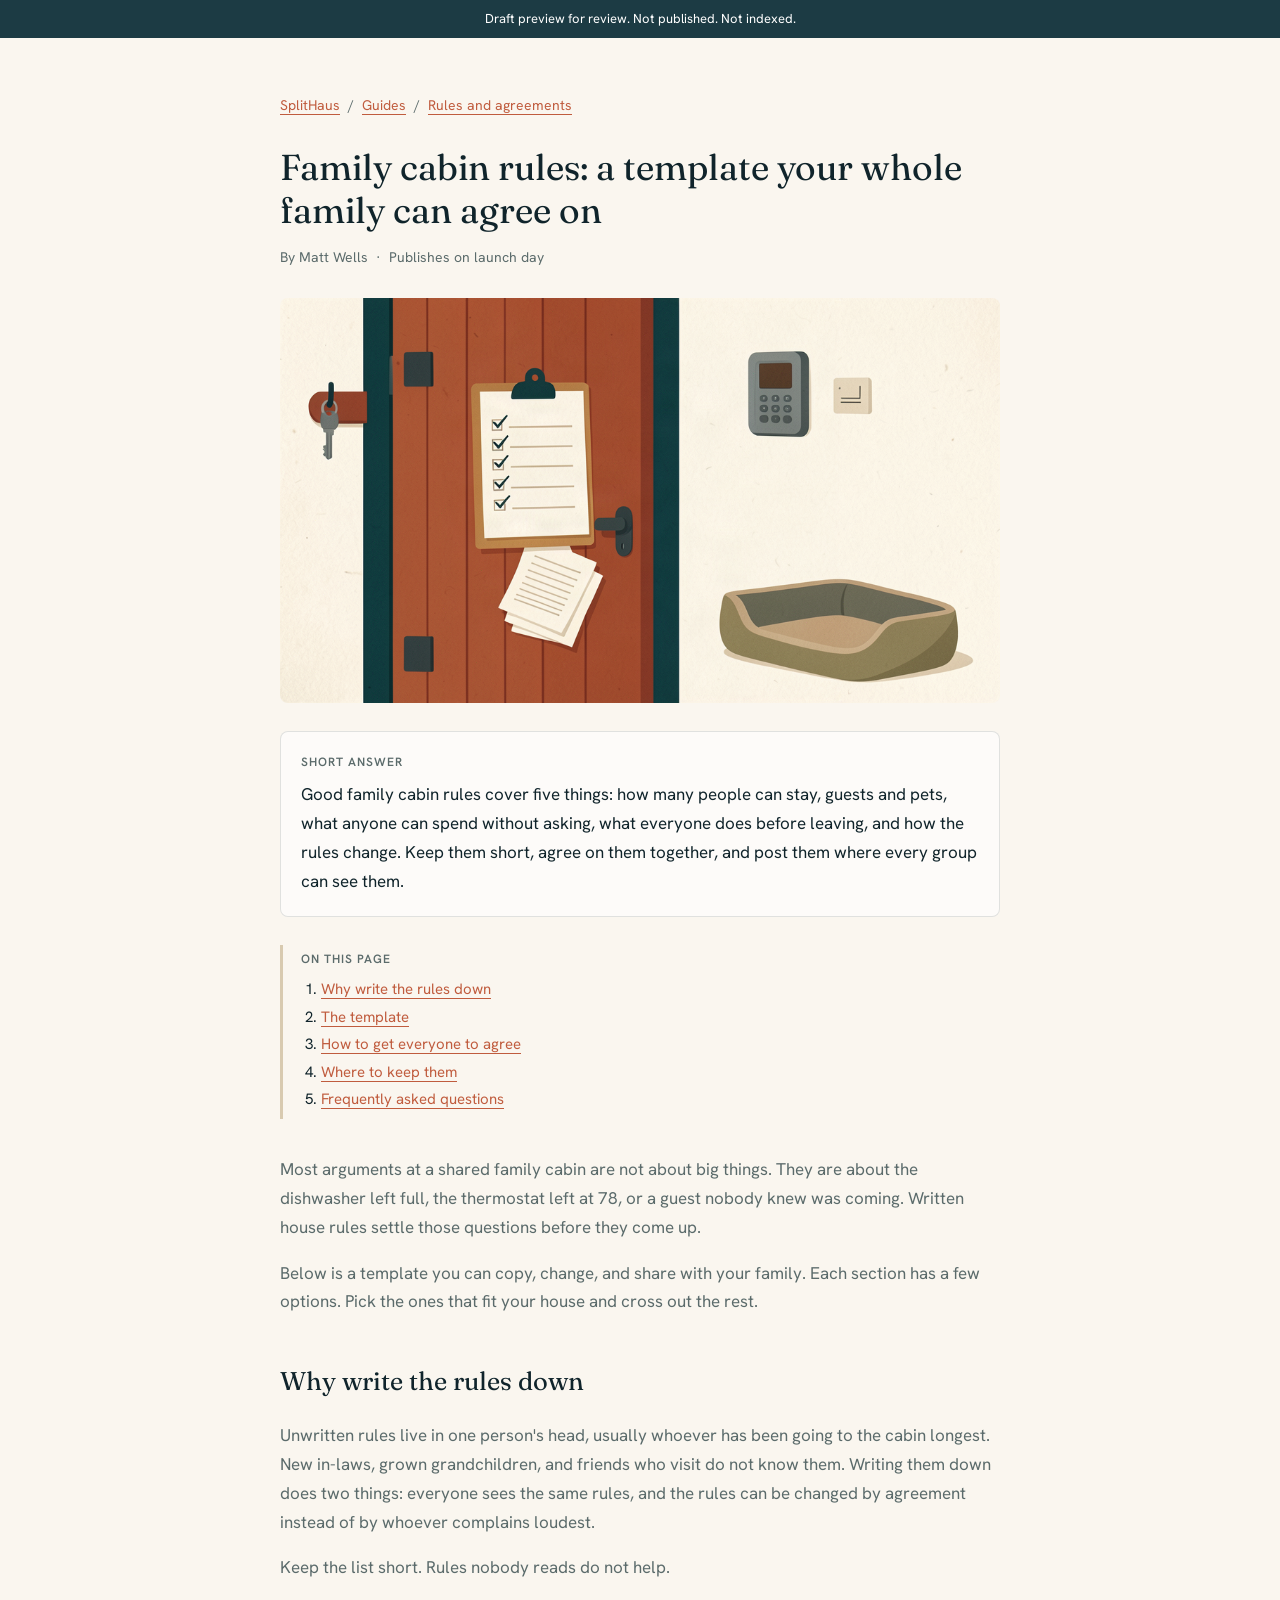
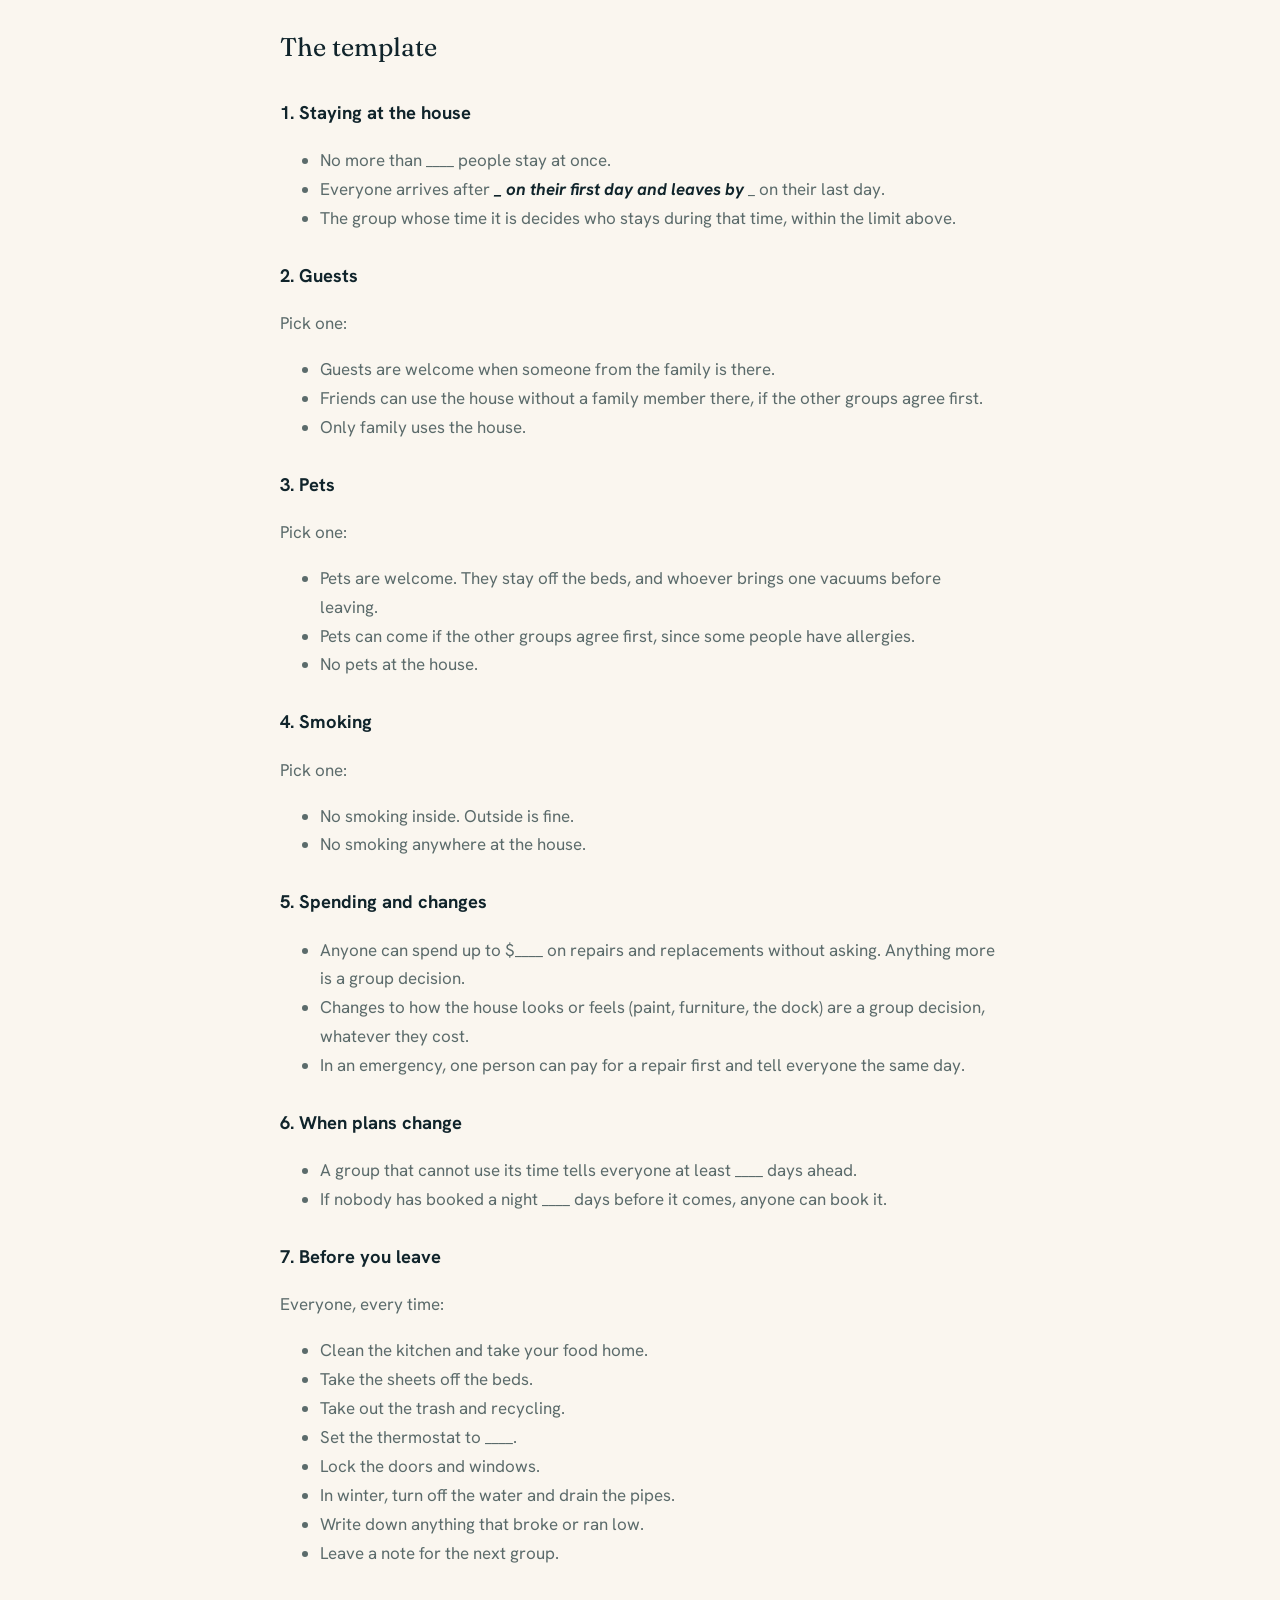
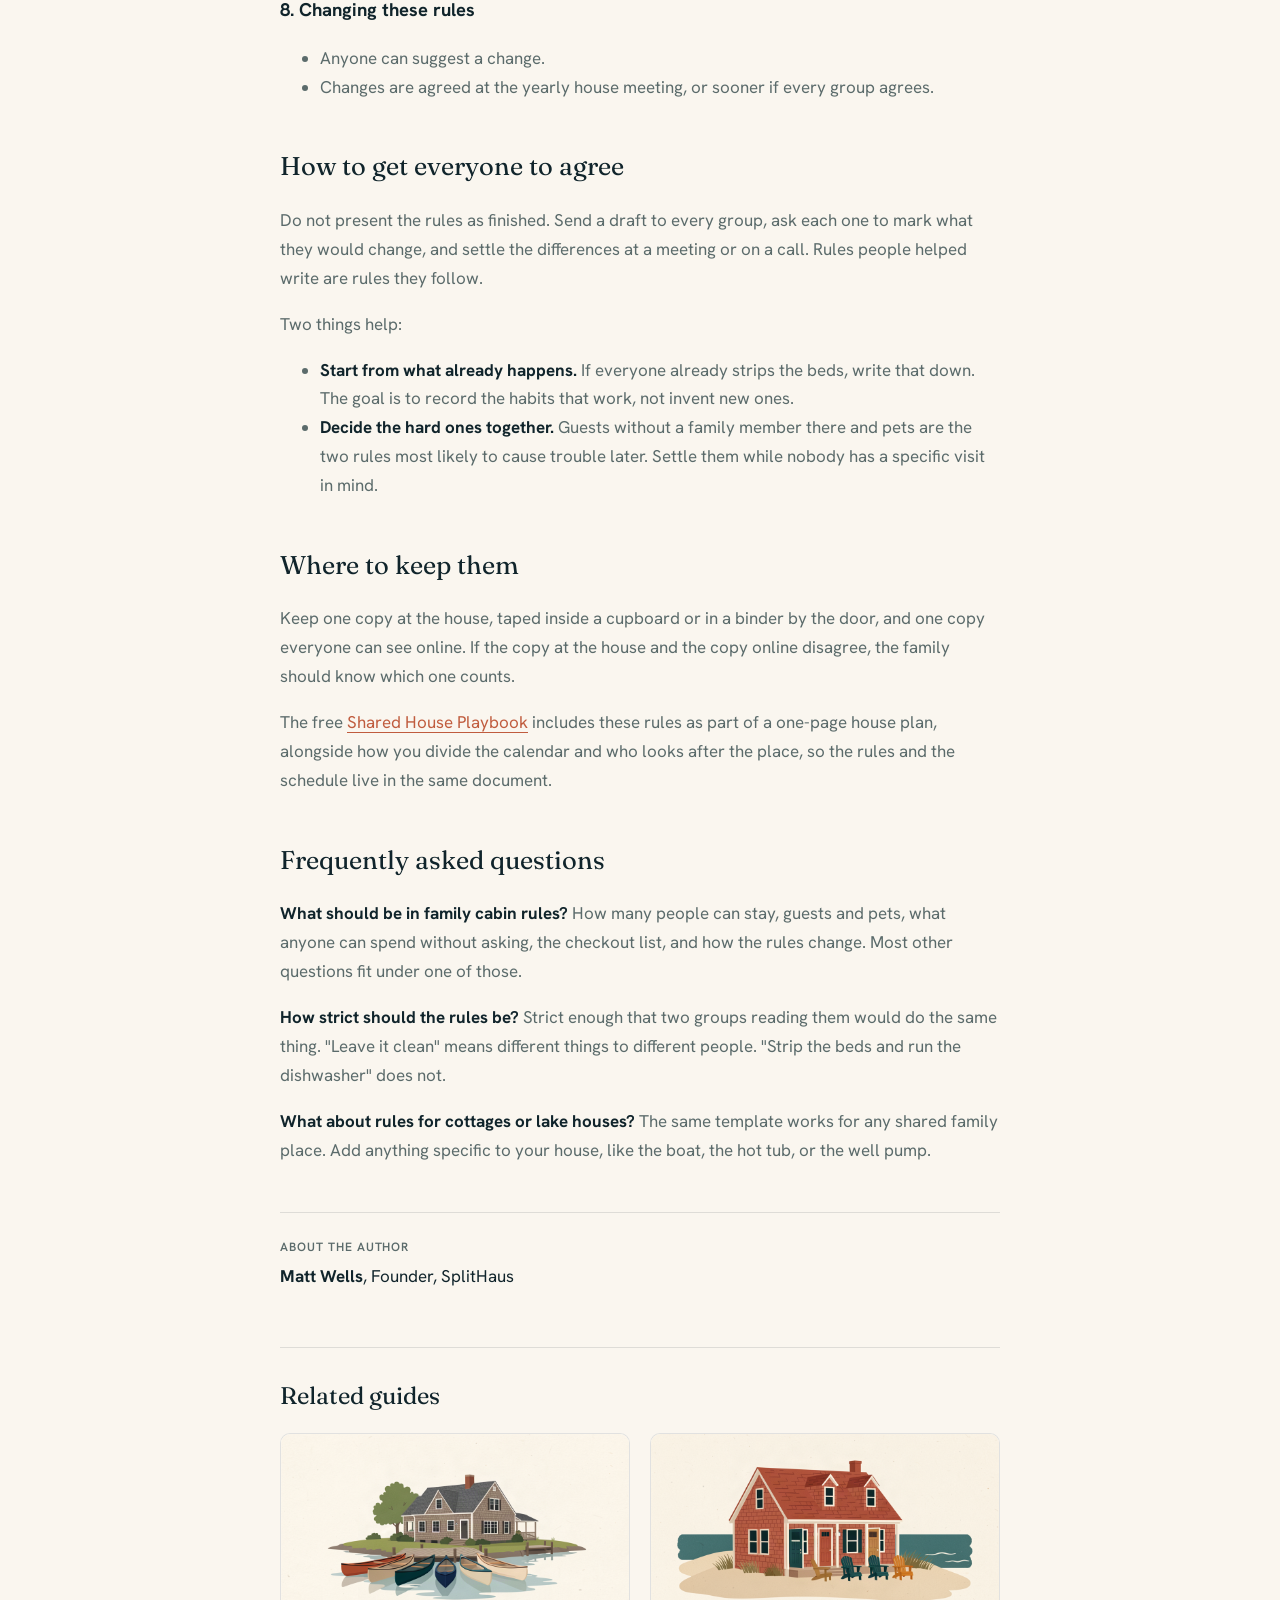
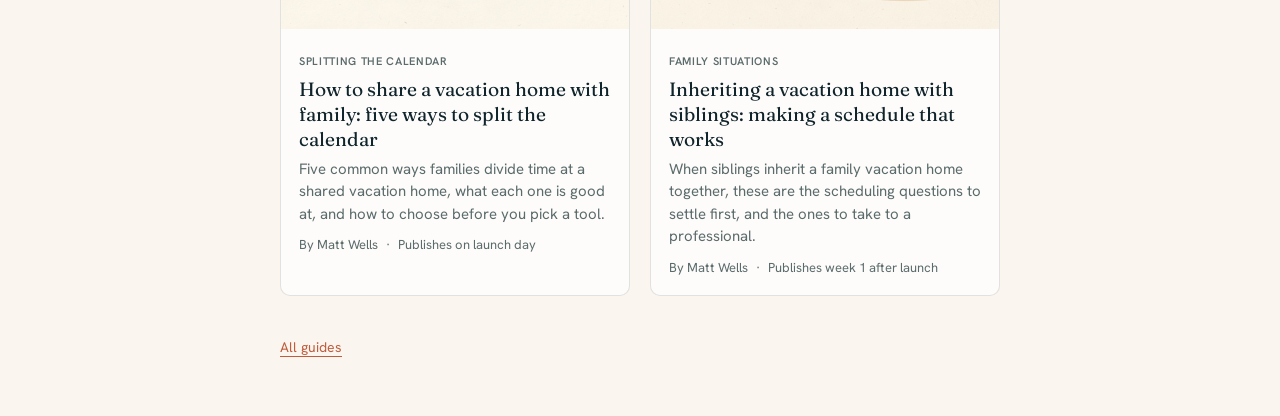
==== family-cabin-rules-template/index.html @ 00606202 "Author byline on every card and article, plus About the author block" ====
<!doctype html><html lang="en"><head><meta charset="utf-8"><meta name="viewport" content="width=device-width,initial-scale=1"><title>Family cabin rules: a template your whole family can agree on | SplitHaus</title><meta name="description" content="A copy-ready set of house rules for a shared family cabin or vacation home, covering stays, guests, pets, spending, and the checkout list."><meta name="robots" content="noindex,nofollow"><link rel="preconnect" href="https://fonts.googleapis.com"><link href="https://fonts.googleapis.com/css2?family=Fraunces:opsz@9..144&family=Hanken+Grotesk:wght@400;600&display=swap" rel="stylesheet"><link rel="stylesheet" href="../style.css"></head><body><div class="banner">Draft preview for review. Not published. Not indexed.</div><article class="wrap"><nav class="crumb" aria-label="Breadcrumb"><a href="https://www.splithaus.com/">SplitHaus</a><span>/</span><a href="../">Guides</a><span>/</span><a href="../#rules">Rules and agreements</a></nav><header><h1>Family cabin rules: a template your whole family can agree on</h1><p class="meta">By Matt Wells<span style="margin:0 8px">&middot;</span>Publishes on launch day</p></header><figure><img src="../images/rules.png" alt="A cabin door with a checklist, a key, and a pet bed" width="1024" height="576"></figure><section class="short" aria-label="Short answer"><p class="label">Short answer</p><p class="a">Good family cabin rules cover five things: how many people can stay, guests and pets, what anyone can spend without asking, what everyone does before leaving, and how the rules change. Keep them short, agree on them together, and post them where every group can see them.</p></section><nav class="toc" aria-label="On this page"><p class="label">On this page</p><ol><li><a href="#why-write-the-rules-down">Why write the rules down</a></li><li><a href="#the-template">The template</a></li><li><a href="#how-to-get-everyone-to-agree">How to get everyone to agree</a></li><li><a href="#where-to-keep-them">Where to keep them</a></li><li><a href="#frequently-asked-questions">Frequently asked questions</a></li></ol></nav><div class="body"><p>Most arguments at a shared family cabin are not about big things. They are about the dishwasher left full, the thermostat left at 78, or a guest nobody knew was coming. Written house rules settle those questions before they come up.</p>
<p>Below is a template you can copy, change, and share with your family. Each section has a few options. Pick the ones that fit your house and cross out the rest.</p>
<h2 id="why-write-the-rules-down">Why write the rules down</h2>
<p>Unwritten rules live in one person's head, usually whoever has been going to the cabin longest. New in-laws, grown grandchildren, and friends who visit do not know them. Writing them down does two things: everyone sees the same rules, and the rules can be changed by agreement instead of by whoever complains loudest.</p>
<p>Keep the list short. Rules nobody reads do not help.</p>
<h2 id="the-template">The template</h2>
<h3 id="1-staying-at-the-house">1. Staying at the house</h3>
<ul>
<li>No more than ____ people stay at once.</li>
<li>Everyone arrives after <strong><em>_ on their first day and leaves by </em></strong>_ on their last day.</li>
<li>The group whose time it is decides who stays during that time, within the limit above.</li>
</ul>
<h3 id="2-guests">2. Guests</h3>
<p>Pick one:</p>
<ul>
<li>Guests are welcome when someone from the family is there.</li>
<li>Friends can use the house without a family member there, if the other groups agree first.</li>
<li>Only family uses the house.</li>
</ul>
<h3 id="3-pets">3. Pets</h3>
<p>Pick one:</p>
<ul>
<li>Pets are welcome. They stay off the beds, and whoever brings one vacuums before leaving.</li>
<li>Pets can come if the other groups agree first, since some people have allergies.</li>
<li>No pets at the house.</li>
</ul>
<h3 id="4-smoking">4. Smoking</h3>
<p>Pick one:</p>
<ul>
<li>No smoking inside. Outside is fine.</li>
<li>No smoking anywhere at the house.</li>
</ul>
<h3 id="5-spending-and-changes">5. Spending and changes</h3>
<ul>
<li>Anyone can spend up to $____ on repairs and replacements without asking. Anything more is a group decision.</li>
<li>Changes to how the house looks or feels (paint, furniture, the dock) are a group decision, whatever they cost.</li>
<li>In an emergency, one person can pay for a repair first and tell everyone the same day.</li>
</ul>
<h3 id="6-when-plans-change">6. When plans change</h3>
<ul>
<li>A group that cannot use its time tells everyone at least ____ days ahead.</li>
<li>If nobody has booked a night ____ days before it comes, anyone can book it.</li>
</ul>
<h3 id="7-before-you-leave">7. Before you leave</h3>
<p>Everyone, every time:</p>
<ul>
<li>Clean the kitchen and take your food home.</li>
<li>Take the sheets off the beds.</li>
<li>Take out the trash and recycling.</li>
<li>Set the thermostat to ____.</li>
<li>Lock the doors and windows.</li>
<li>In winter, turn off the water and drain the pipes.</li>
<li>Write down anything that broke or ran low.</li>
<li>Leave a note for the next group.</li>
</ul>
<h3 id="8-changing-these-rules">8. Changing these rules</h3>
<ul>
<li>Anyone can suggest a change.</li>
<li>Changes are agreed at the yearly house meeting, or sooner if every group agrees.</li>
</ul>
<h2 id="how-to-get-everyone-to-agree">How to get everyone to agree</h2>
<p>Do not present the rules as finished. Send a draft to every group, ask each one to mark what they would change, and settle the differences at a meeting or on a call. Rules people helped write are rules they follow.</p>
<p>Two things help:</p>
<ul>
<li><strong>Start from what already happens.</strong> If everyone already strips the beds, write that down. The goal is to record the habits that work, not invent new ones.</li>
<li><strong>Decide the hard ones together.</strong> Guests without a family member there and pets are the two rules most likely to cause trouble later. Settle them while nobody has a specific visit in mind.</li>
</ul>
<h2 id="where-to-keep-them">Where to keep them</h2>
<p>Keep one copy at the house, taped inside a cupboard or in a binder by the door, and one copy everyone can see online. If the copy at the house and the copy online disagree, the family should know which one counts.</p>
<p>The free <a href="https://www.splithaus.com/playbook">Shared House Playbook</a> includes these rules as part of a one-page house plan, alongside how you divide the calendar and who looks after the place, so the rules and the schedule live in the same document.</p>
<h2 id="frequently-asked-questions">Frequently asked questions</h2>
<p><strong>What should be in family cabin rules?</strong>
How many people can stay, guests and pets, what anyone can spend without asking, the checkout list, and how the rules change. Most other questions fit under one of those.</p>
<p><strong>How strict should the rules be?</strong>
Strict enough that two groups reading them would do the same thing. "Leave it clean" means different things to different people. "Strip the beds and run the dishwasher" does not.</p>
<p><strong>What about rules for cottages or lake houses?</strong>
The same template works for any shared family place. Add anything specific to your house, like the boat, the hot tub, or the well pump.</p></div><aside class="author"><p class="label">About the author</p><p><strong>Matt Wells</strong>, Founder, SplitHaus</p></aside><section class="related"><h2>Related guides</h2><div class="grid"><a class="card" href="../how-to-share-a-vacation-home-with-family/"><img src="../images/share.png" alt="A lake house with a dock and canoes on calm water" loading="lazy"><div class="t"><span class="pill">Splitting the calendar</span><h3>How to share a vacation home with family: five ways to split the calendar</h3><p>Five common ways families divide time at a shared vacation home, what each one is good at, and how to choose before you pick a tool.</p><p class="by">By Matt Wells<span style="margin:0 8px">&middot;</span>Publishes on launch day</p></div></a><a class="card" href="../inheriting-a-vacation-home-with-siblings/"><img src="../images/siblings.png" alt="A beach house with three doors and a row of chairs facing the sea" loading="lazy"><div class="t"><span class="pill">Family situations</span><h3>Inheriting a vacation home with siblings: making a schedule that works</h3><p>When siblings inherit a family vacation home together, these are the scheduling questions to settle first, and the ones to take to a professional.</p><p class="by">By Matt Wells<span style="margin:0 8px">&middot;</span>Publishes week 1 after launch</p></div></a></div></section><footer class="f"><a href="../">All guides</a></footer></article></body></html>
---- style.css ----
:root{--cream:#faf6ef;--navy:#10242b;--teal:#1c3b44;--terra:#c05c3e;--sand:#d8cab0;--muted:#5b6b6b;--line:rgba(16,36,43,.12)}
*{box-sizing:border-box}body{margin:0;background:var(--cream);color:var(--navy);font:17px/1.7 "Hanken Grotesk",-apple-system,BlinkMacSystemFont,"Segoe UI",sans-serif}
.banner{background:var(--teal);color:#fff;font-size:13px;text-align:center;padding:8px 12px}
.wrap{max-width:48rem;margin:0 auto;padding:56px 24px}.wide{max-width:72rem}
a{color:var(--terra);text-underline-offset:4px}a:hover{color:#d4775b}
nav.crumb{font-size:14px;margin-bottom:28px}nav.crumb span{margin:0 8px;color:var(--muted)}
h1{font-family:"Fraunces",Georgia,serif;font-weight:400;font-size:2.25rem;line-height:1.2;margin:0}
.lead{font-size:1.15rem;color:var(--muted);max-width:44rem;margin:16px 0 0}
.meta{margin-top:14px;font-size:14px;color:var(--muted)}
figure{margin:28px 0}figure img{width:100%;height:auto;border-radius:8px;display:block}
.short{margin:0 0 28px;border:1px solid var(--line);background:rgba(255,255,255,.6);border-radius:8px;padding:20px}
.label{margin:0;font-size:12px;font-weight:600;letter-spacing:.08em;text-transform:uppercase;color:var(--muted)}
.short p.a{margin:8px 0 0}
.toc{margin:0 0 36px;border-left:3px solid var(--sand);padding:4px 0 4px 18px}.toc ol{margin:8px 0 0;padding-left:20px;font-size:15px}.toc li{margin:2px 0}
.body{color:var(--muted)}.body h2{font-family:"Fraunces",Georgia,serif;font-weight:400;color:var(--navy);font-size:1.6rem;margin:44px 0 12px;scroll-margin-top:16px}
.body h3{color:var(--navy);font-size:1.15rem;margin:28px 0 8px}.body strong{color:var(--navy)}
table{border-collapse:collapse;width:100%;font-size:15px;margin:24px 0}th,td{border-bottom:1px solid var(--line);padding:10px 8px;text-align:left;vertical-align:top}th{color:var(--navy)}
.grid{display:grid;align-items:stretch;grid-template-columns:repeat(auto-fill,minmax(260px,1fr));gap:20px;margin:16px 0 0}
.card{display:flex;flex-direction:column;border:1px solid var(--line);background:rgba(255,255,255,.65);border-radius:10px;overflow:hidden;text-decoration:none;color:var(--navy)}
a.card:hover{border-color:var(--terra)}
.card img{width:100%;aspect-ratio:16/9;object-fit:cover;display:block}
.card .ph{display:block;aspect-ratio:16/9;background:repeating-linear-gradient(135deg,#efe8db 0 12px,#f4eee4 12px 24px)}
.card div.t{padding:16px 18px 18px}.card h3{font-family:"Fraunces",Georgia,serif;font-weight:400;font-size:1.2rem;line-height:1.3;margin:0 0 6px}
.card p{margin:0;font-size:15px;color:var(--muted);line-height:1.5}
.card.soon{background:transparent;border:1px dashed rgba(16,36,43,.25);box-shadow:none}.card.soon div.t{padding:18px}.card.soon h3{color:var(--muted);font-size:1.1rem}.pill{display:inline-block;font-size:11px;font-weight:600;letter-spacing:.06em;text-transform:uppercase;color:var(--muted);margin-bottom:6px}
.card.feature{display:grid;grid-template-columns:1.3fr 1fr;margin-top:12px}
.card.feature img{height:100%;aspect-ratio:auto;min-height:280px}.card.feature div.t{padding:28px;align-self:center}.card.feature h3{font-size:1.6rem}
@media(max-width:760px){.card.feature{grid-template-columns:1fr}.card.feature img{min-height:0;aspect-ratio:16/9}}
section.topic{margin-top:56px}section.topic h2{font-family:"Fraunces",Georgia,serif;font-weight:400;font-size:1.7rem;margin:0}
section.topic p.d{margin:4px 0 0;color:var(--muted)}
.faq{margin-top:64px}.faq h2{font-family:"Fraunces",Georgia,serif;font-weight:400;font-size:1.7rem;margin:0 0 8px}
.faq details{border-bottom:1px solid var(--line);padding:14px 0}.faq summary{cursor:pointer;font-weight:600}.faq p{margin:8px 0 0;color:var(--muted)}
.cta{margin-top:64px;background:var(--teal);color:#fff;border-radius:12px;padding:32px}.cta h2{font-family:"Fraunces",Georgia,serif;font-weight:400;margin:0 0 8px;font-size:1.6rem}
.cta p{margin:0 0 18px;color:#dfe7e7}.btn{display:inline-block;background:var(--terra);color:#fff;text-decoration:none;padding:10px 18px;border-radius:8px;font-weight:600}.btn:hover{color:#fff;background:#d4775b}
.related{margin-top:56px;border-top:1px solid var(--line);padding-top:28px}.related h2{font-family:"Fraunces",Georgia,serif;font-weight:400;font-size:1.5rem;margin:0}
.part{font-size:14px;color:var(--muted);margin:0 0 18px}

.card p.by{margin-top:10px;font-size:13px;color:var(--muted)}
.author{margin-top:48px;border-top:1px solid var(--line);padding-top:20px}.author p{margin:4px 0 0}
footer.f{margin-top:40px;font-size:14px}
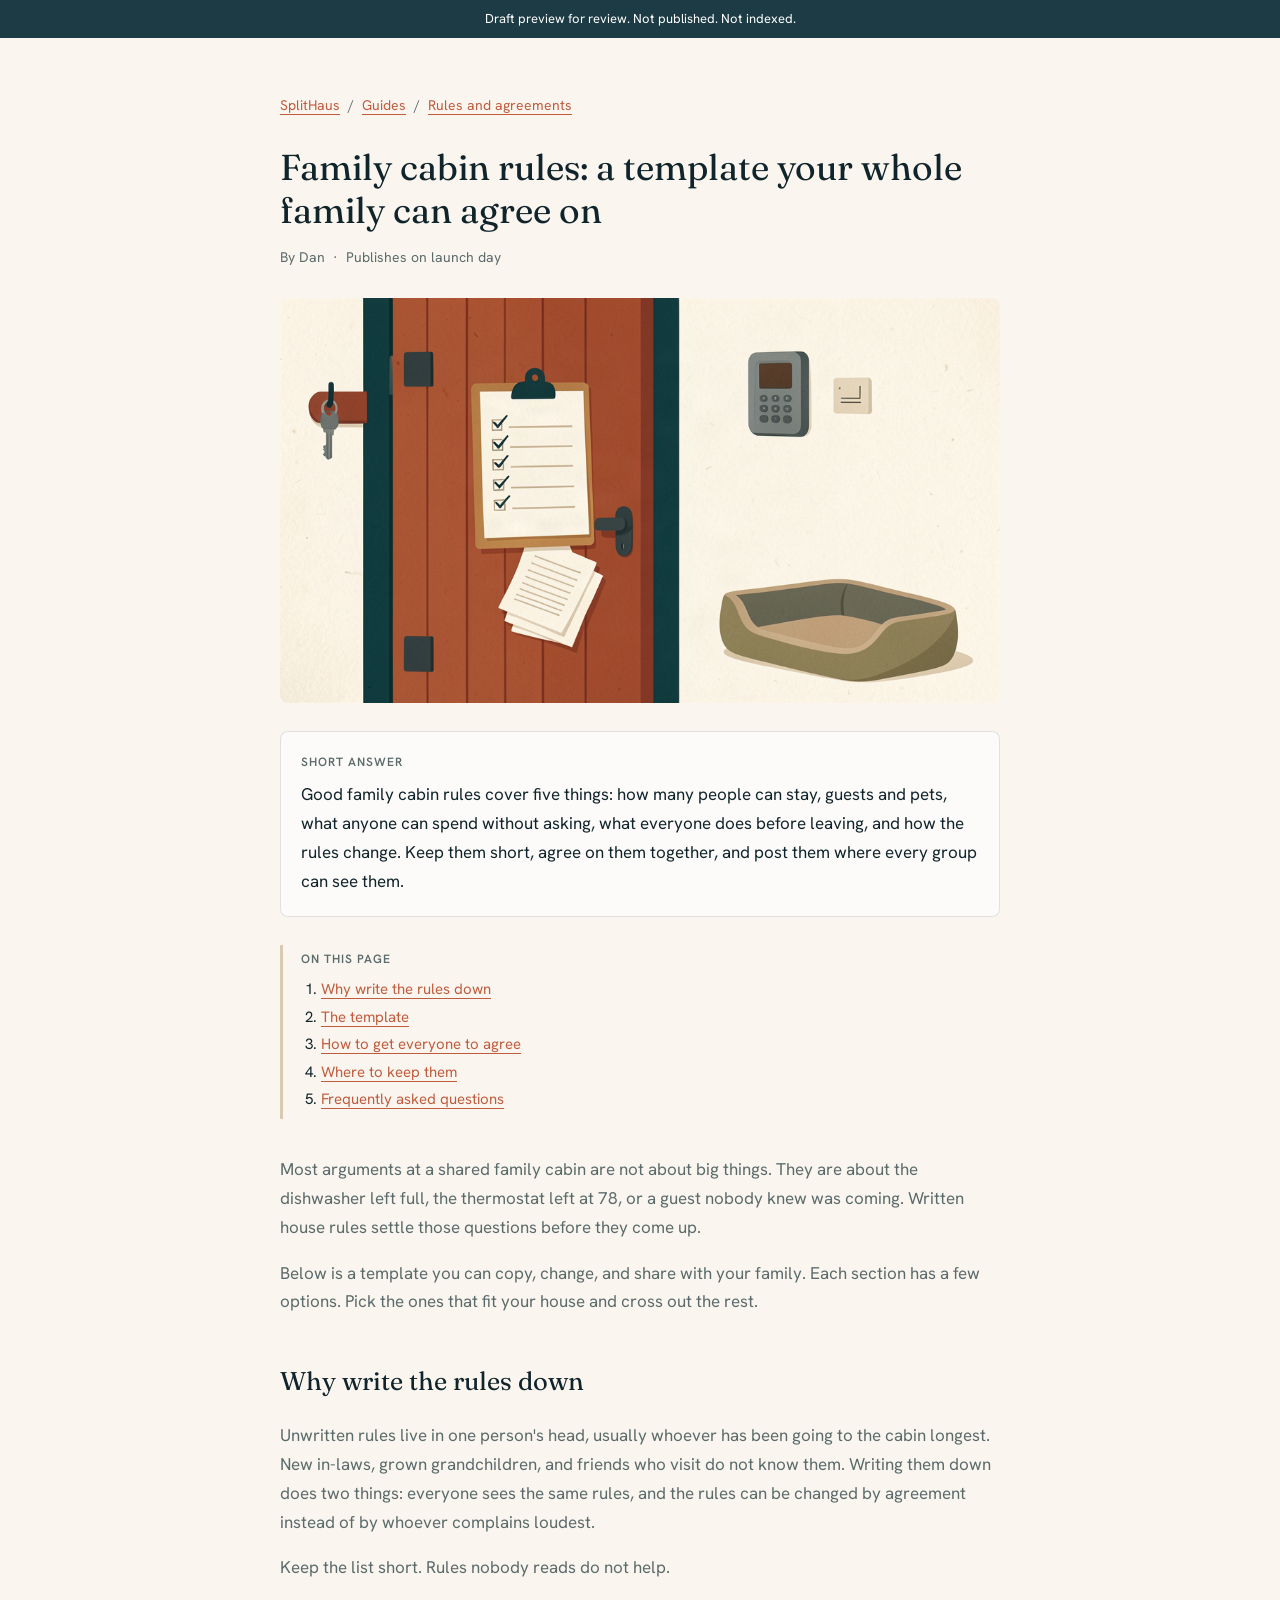
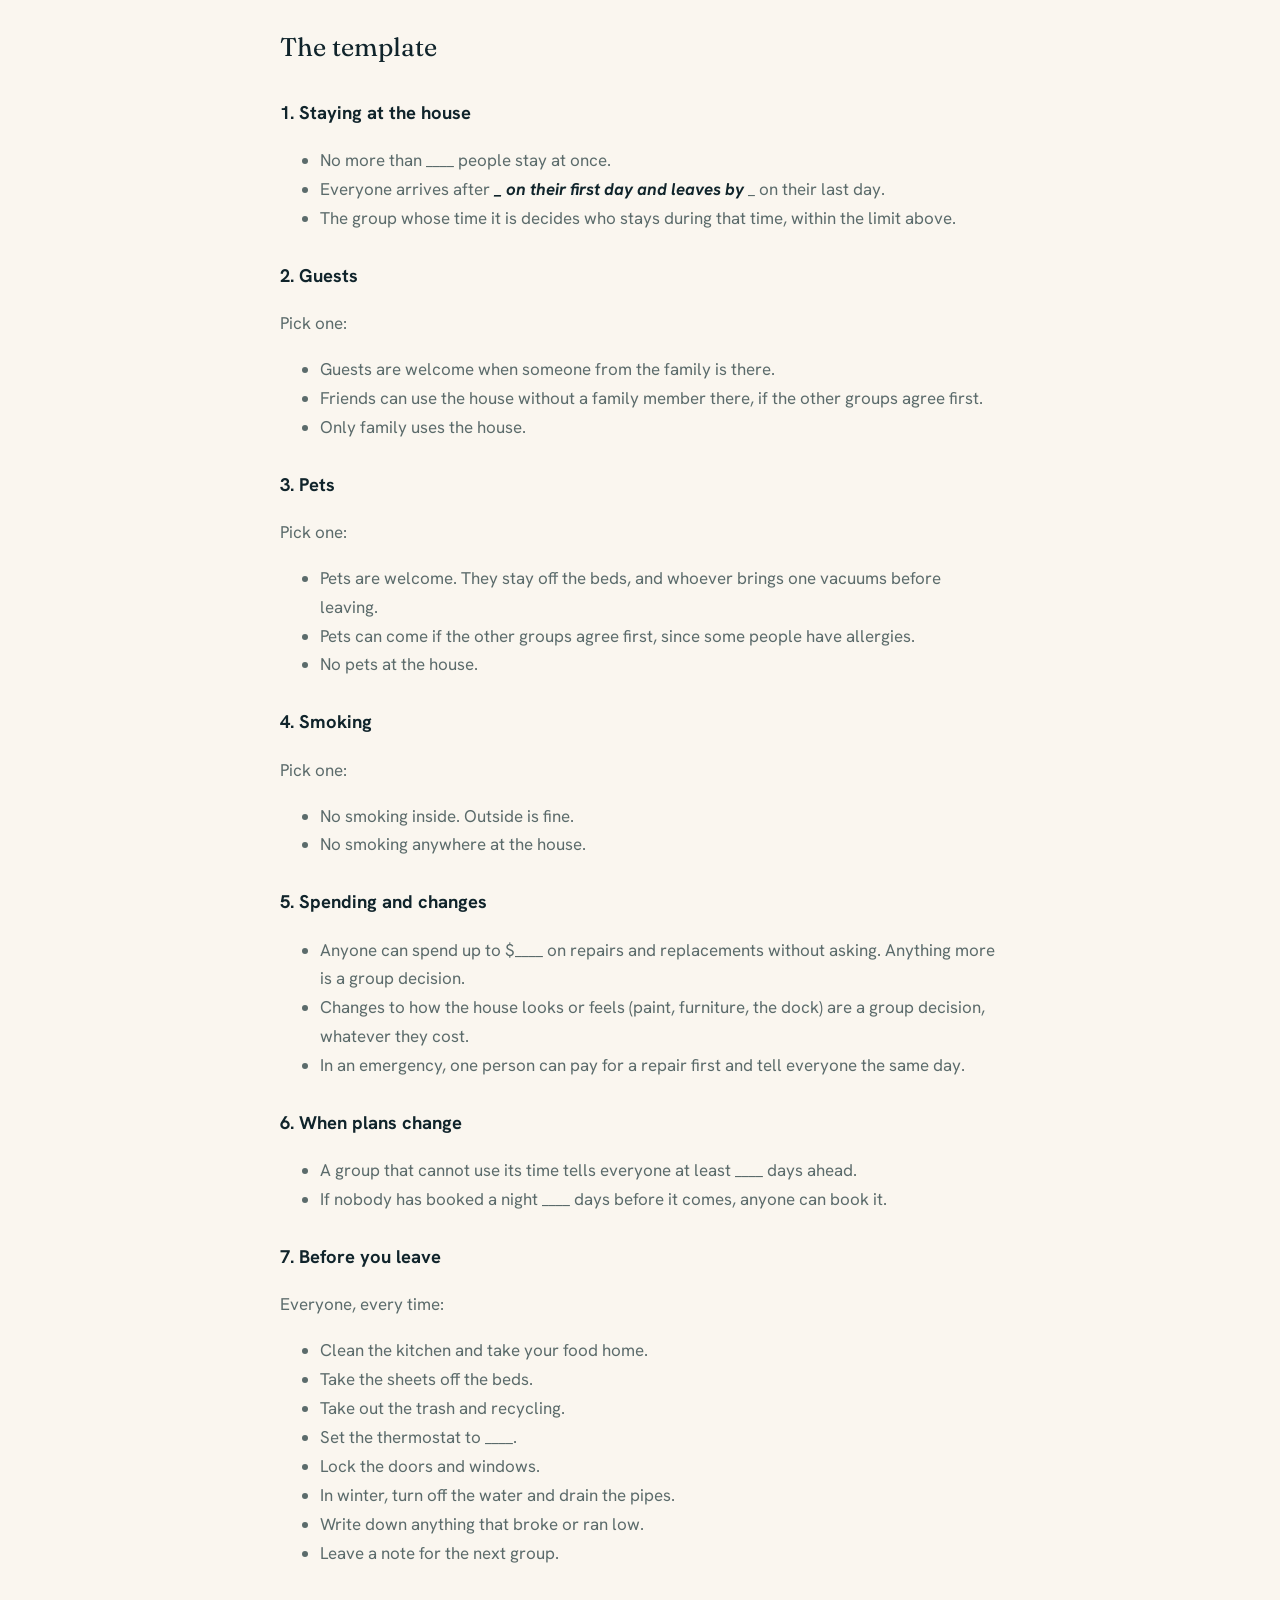
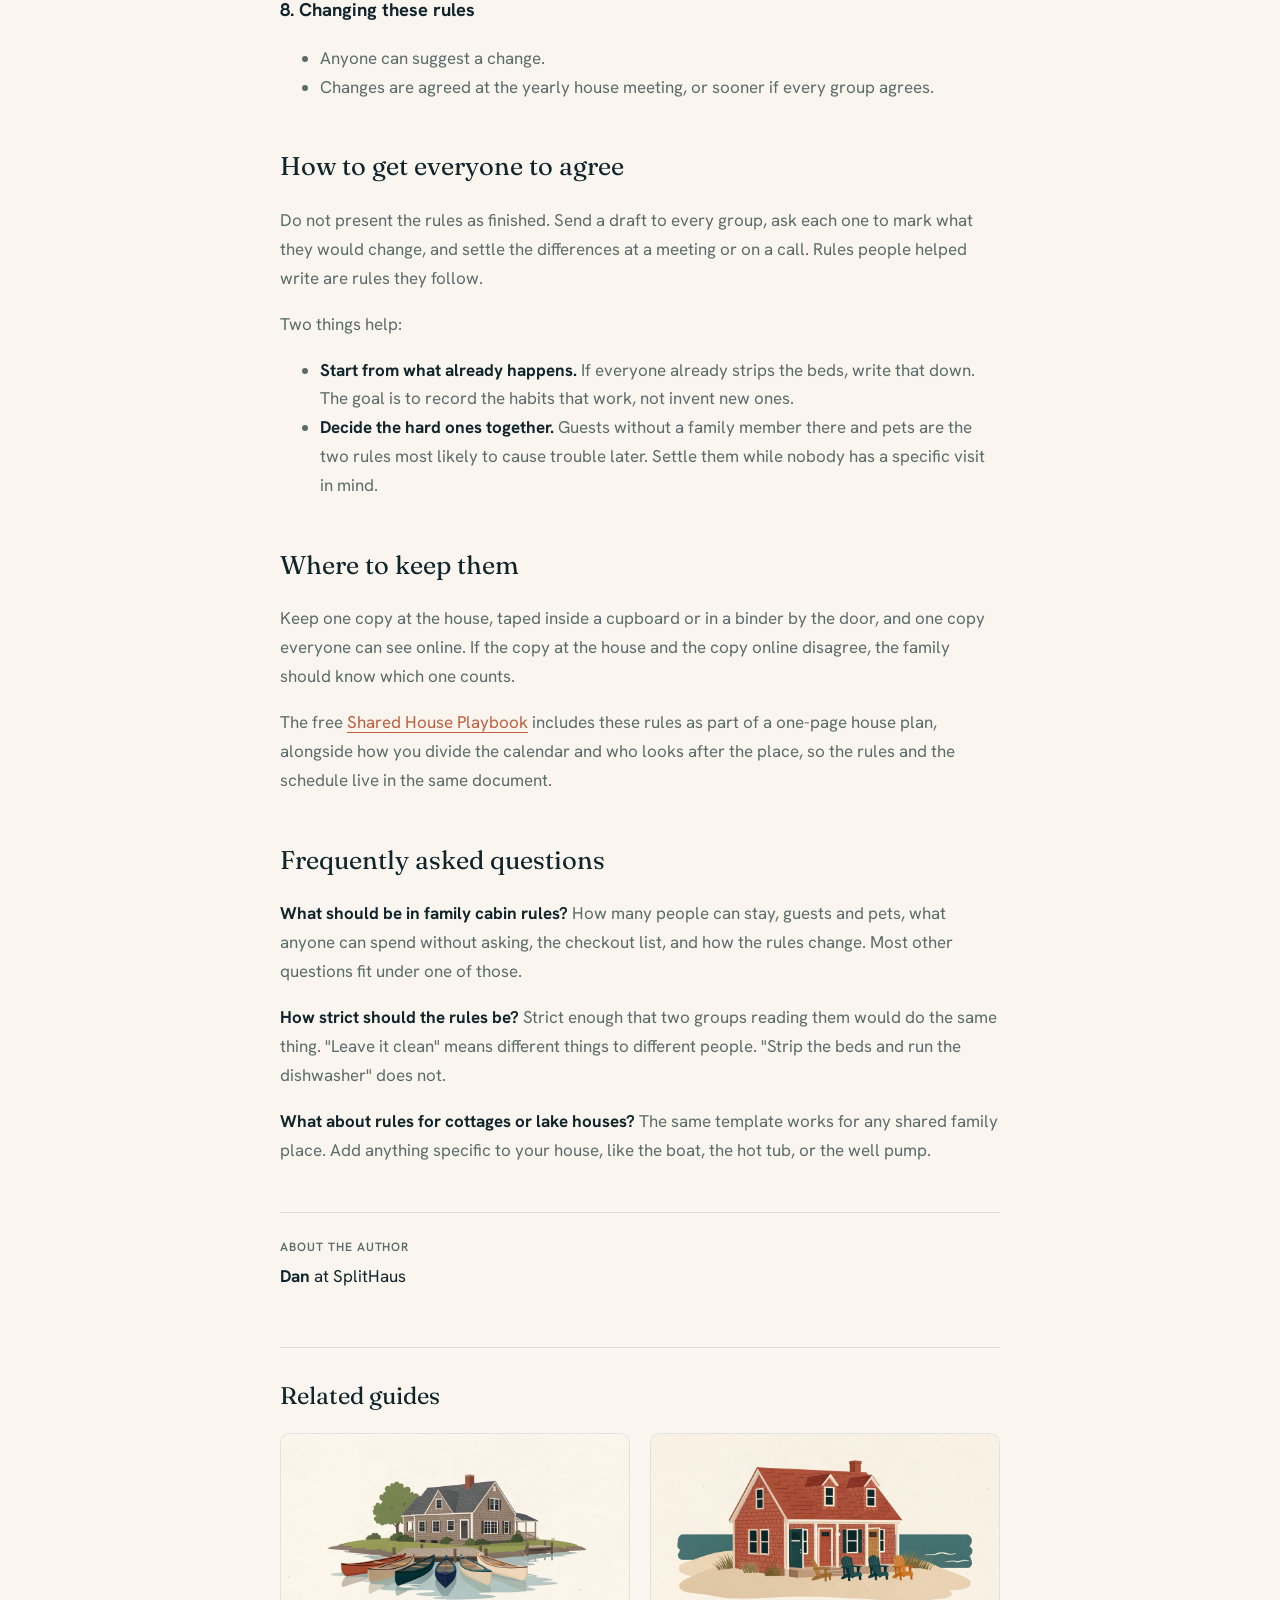
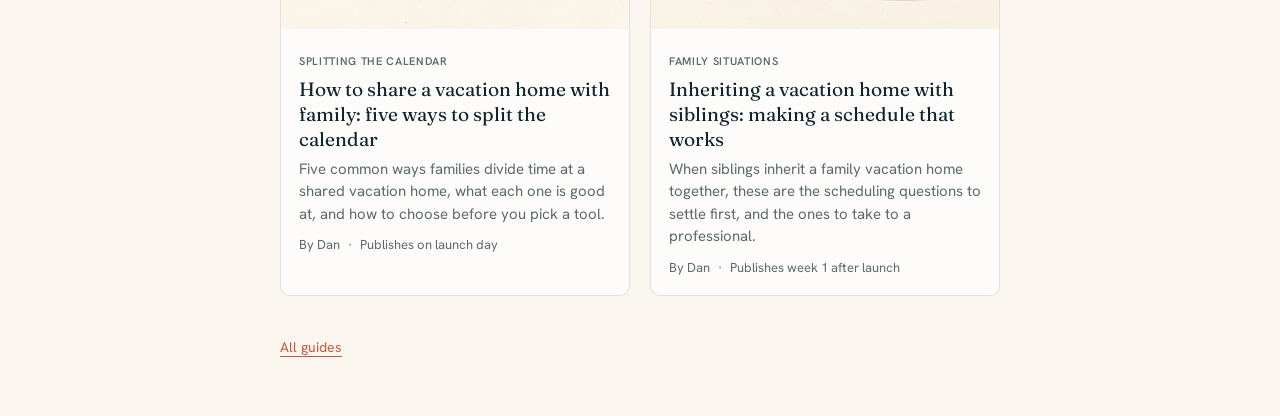
==== commit d1e99f1a: "Byline: every article is by Dan" ====
--- a/family-cabin-rules-template/index.html
+++ b/family-cabin-rules-template/index.html
@@ -1,4 +1,4 @@
-<!doctype html><html lang="en"><head><meta charset="utf-8"><meta name="viewport" content="width=device-width,initial-scale=1"><title>Family cabin rules: a template your whole family can agree on | SplitHaus</title><meta name="description" content="A copy-ready set of house rules for a shared family cabin or vacation home, covering stays, guests, pets, spending, and the checkout list."><meta name="robots" content="noindex,nofollow"><link rel="preconnect" href="https://fonts.googleapis.com"><link href="https://fonts.googleapis.com/css2?family=Fraunces:opsz@9..144&family=Hanken+Grotesk:wght@400;600&display=swap" rel="stylesheet"><link rel="stylesheet" href="../style.css"></head><body><div class="banner">Draft preview for review. Not published. Not indexed.</div><article class="wrap"><nav class="crumb" aria-label="Breadcrumb"><a href="https://www.splithaus.com/">SplitHaus</a><span>/</span><a href="../">Guides</a><span>/</span><a href="../#rules">Rules and agreements</a></nav><header><h1>Family cabin rules: a template your whole family can agree on</h1><p class="meta">By Matt Wells<span style="margin:0 8px">&middot;</span>Publishes on launch day</p></header><figure><img src="../images/rules.png" alt="A cabin door with a checklist, a key, and a pet bed" width="1024" height="576"></figure><section class="short" aria-label="Short answer"><p class="label">Short answer</p><p class="a">Good family cabin rules cover five things: how many people can stay, guests and pets, what anyone can spend without asking, what everyone does before leaving, and how the rules change. Keep them short, agree on them together, and post them where every group can see them.</p></section><nav class="toc" aria-label="On this page"><p class="label">On this page</p><ol><li><a href="#why-write-the-rules-down">Why write the rules down</a></li><li><a href="#the-template">The template</a></li><li><a href="#how-to-get-everyone-to-agree">How to get everyone to agree</a></li><li><a href="#where-to-keep-them">Where to keep them</a></li><li><a href="#frequently-asked-questions">Frequently asked questions</a></li></ol></nav><div class="body"><p>Most arguments at a shared family cabin are not about big things. They are about the dishwasher left full, the thermostat left at 78, or a guest nobody knew was coming. Written house rules settle those questions before they come up.</p>
+<!doctype html><html lang="en"><head><meta charset="utf-8"><meta name="viewport" content="width=device-width,initial-scale=1"><title>Family cabin rules: a template your whole family can agree on | SplitHaus</title><meta name="description" content="A copy-ready set of house rules for a shared family cabin or vacation home, covering stays, guests, pets, spending, and the checkout list."><meta name="robots" content="noindex,nofollow"><link rel="preconnect" href="https://fonts.googleapis.com"><link href="https://fonts.googleapis.com/css2?family=Fraunces:opsz@9..144&family=Hanken+Grotesk:wght@400;600&display=swap" rel="stylesheet"><link rel="stylesheet" href="../style.css"></head><body><div class="banner">Draft preview for review. Not published. Not indexed.</div><article class="wrap"><nav class="crumb" aria-label="Breadcrumb"><a href="https://www.splithaus.com/">SplitHaus</a><span>/</span><a href="../">Guides</a><span>/</span><a href="../#rules">Rules and agreements</a></nav><header><h1>Family cabin rules: a template your whole family can agree on</h1><p class="meta">By Dan<span style="margin:0 8px">&middot;</span>Publishes on launch day</p></header><figure><img src="../images/rules.png" alt="A cabin door with a checklist, a key, and a pet bed" width="1024" height="576"></figure><section class="short" aria-label="Short answer"><p class="label">Short answer</p><p class="a">Good family cabin rules cover five things: how many people can stay, guests and pets, what anyone can spend without asking, what everyone does before leaving, and how the rules change. Keep them short, agree on them together, and post them where every group can see them.</p></section><nav class="toc" aria-label="On this page"><p class="label">On this page</p><ol><li><a href="#why-write-the-rules-down">Why write the rules down</a></li><li><a href="#the-template">The template</a></li><li><a href="#how-to-get-everyone-to-agree">How to get everyone to agree</a></li><li><a href="#where-to-keep-them">Where to keep them</a></li><li><a href="#frequently-asked-questions">Frequently asked questions</a></li></ol></nav><div class="body"><p>Most arguments at a shared family cabin are not about big things. They are about the dishwasher left full, the thermostat left at 78, or a guest nobody knew was coming. Written house rules settle those questions before they come up.</p>
 <p>Below is a template you can copy, change, and share with your family. Each section has a few options. Pick the ones that fit your house and cross out the rest.</p>
 <h2 id="why-write-the-rules-down">Why write the rules down</h2>
 <p>Unwritten rules live in one person's head, usually whoever has been going to the cabin longest. New in-laws, grown grandchildren, and friends who visit do not know them. Writing them down does two things: everyone sees the same rules, and the rules can be changed by agreement instead of by whoever complains loudest.</p>
@@ -74,4 +74,4 @@
 <p><strong>How strict should the rules be?</strong>
 Strict enough that two groups reading them would do the same thing. "Leave it clean" means different things to different people. "Strip the beds and run the dishwasher" does not.</p>
 <p><strong>What about rules for cottages or lake houses?</strong>
-The same template works for any shared family place. Add anything specific to your house, like the boat, the hot tub, or the well pump.</p></div><aside class="author"><p class="label">About the author</p><p><strong>Matt Wells</strong>, Founder, SplitHaus</p></aside><section class="related"><h2>Related guides</h2><div class="grid"><a class="card" href="../how-to-share-a-vacation-home-with-family/"><img src="../images/share.png" alt="A lake house with a dock and canoes on calm water" loading="lazy"><div class="t"><span class="pill">Splitting the calendar</span><h3>How to share a vacation home with family: five ways to split the calendar</h3><p>Five common ways families divide time at a shared vacation home, what each one is good at, and how to choose before you pick a tool.</p><p class="by">By Matt Wells<span style="margin:0 8px">&middot;</span>Publishes on launch day</p></div></a><a class="card" href="../inheriting-a-vacation-home-with-siblings/"><img src="../images/siblings.png" alt="A beach house with three doors and a row of chairs facing the sea" loading="lazy"><div class="t"><span class="pill">Family situations</span><h3>Inheriting a vacation home with siblings: making a schedule that works</h3><p>When siblings inherit a family vacation home together, these are the scheduling questions to settle first, and the ones to take to a professional.</p><p class="by">By Matt Wells<span style="margin:0 8px">&middot;</span>Publishes week 1 after launch</p></div></a></div></section><footer class="f"><a href="../">All guides</a></footer></article></body></html>+The same template works for any shared family place. Add anything specific to your house, like the boat, the hot tub, or the well pump.</p></div><aside class="author"><p class="label">About the author</p><p><strong>Dan</strong> at SplitHaus</p></aside><section class="related"><h2>Related guides</h2><div class="grid"><a class="card" href="../how-to-share-a-vacation-home-with-family/"><img src="../images/share.png" alt="A lake house with a dock and canoes on calm water" loading="lazy"><div class="t"><span class="pill">Splitting the calendar</span><h3>How to share a vacation home with family: five ways to split the calendar</h3><p>Five common ways families divide time at a shared vacation home, what each one is good at, and how to choose before you pick a tool.</p><p class="by">By Dan<span style="margin:0 8px">&middot;</span>Publishes on launch day</p></div></a><a class="card" href="../inheriting-a-vacation-home-with-siblings/"><img src="../images/siblings.png" alt="A beach house with three doors and a row of chairs facing the sea" loading="lazy"><div class="t"><span class="pill">Family situations</span><h3>Inheriting a vacation home with siblings: making a schedule that works</h3><p>When siblings inherit a family vacation home together, these are the scheduling questions to settle first, and the ones to take to a professional.</p><p class="by">By Dan<span style="margin:0 8px">&middot;</span>Publishes week 1 after launch</p></div></a></div></section><footer class="f"><a href="../">All guides</a></footer></article></body></html>
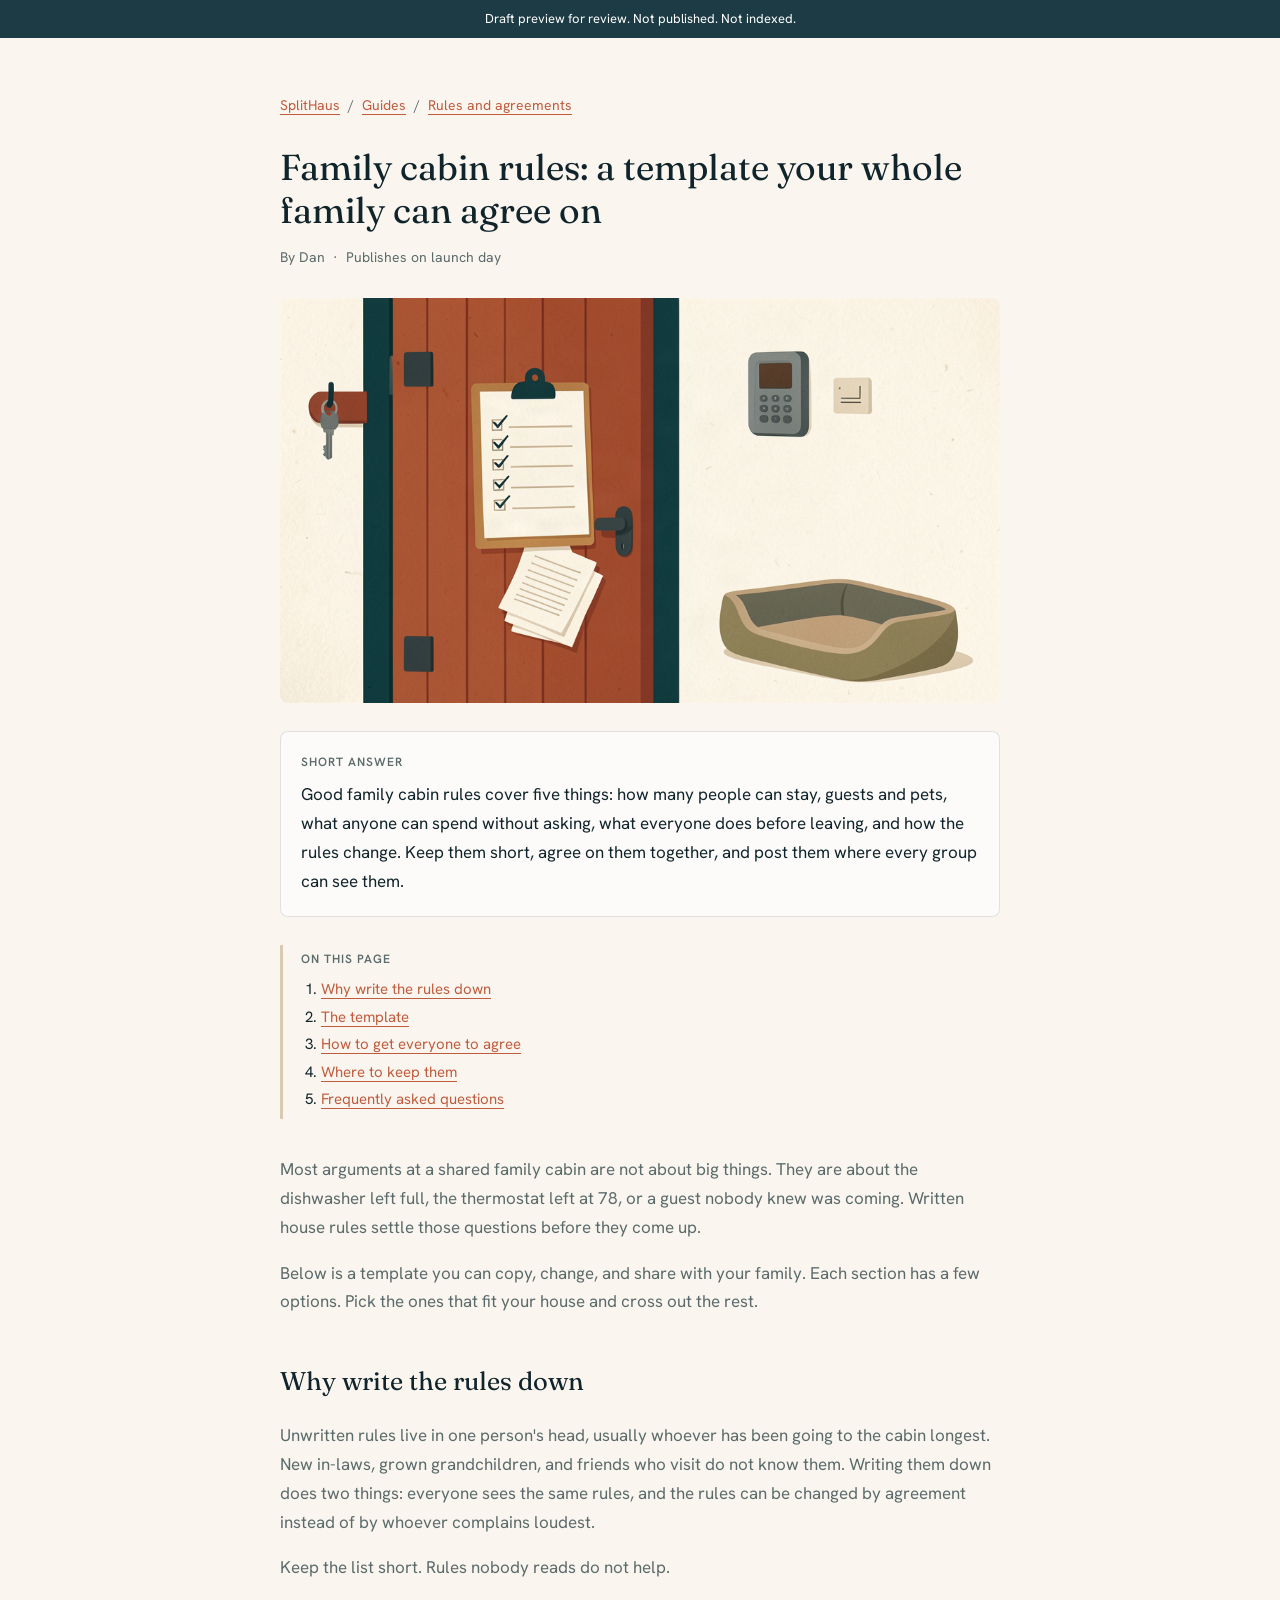
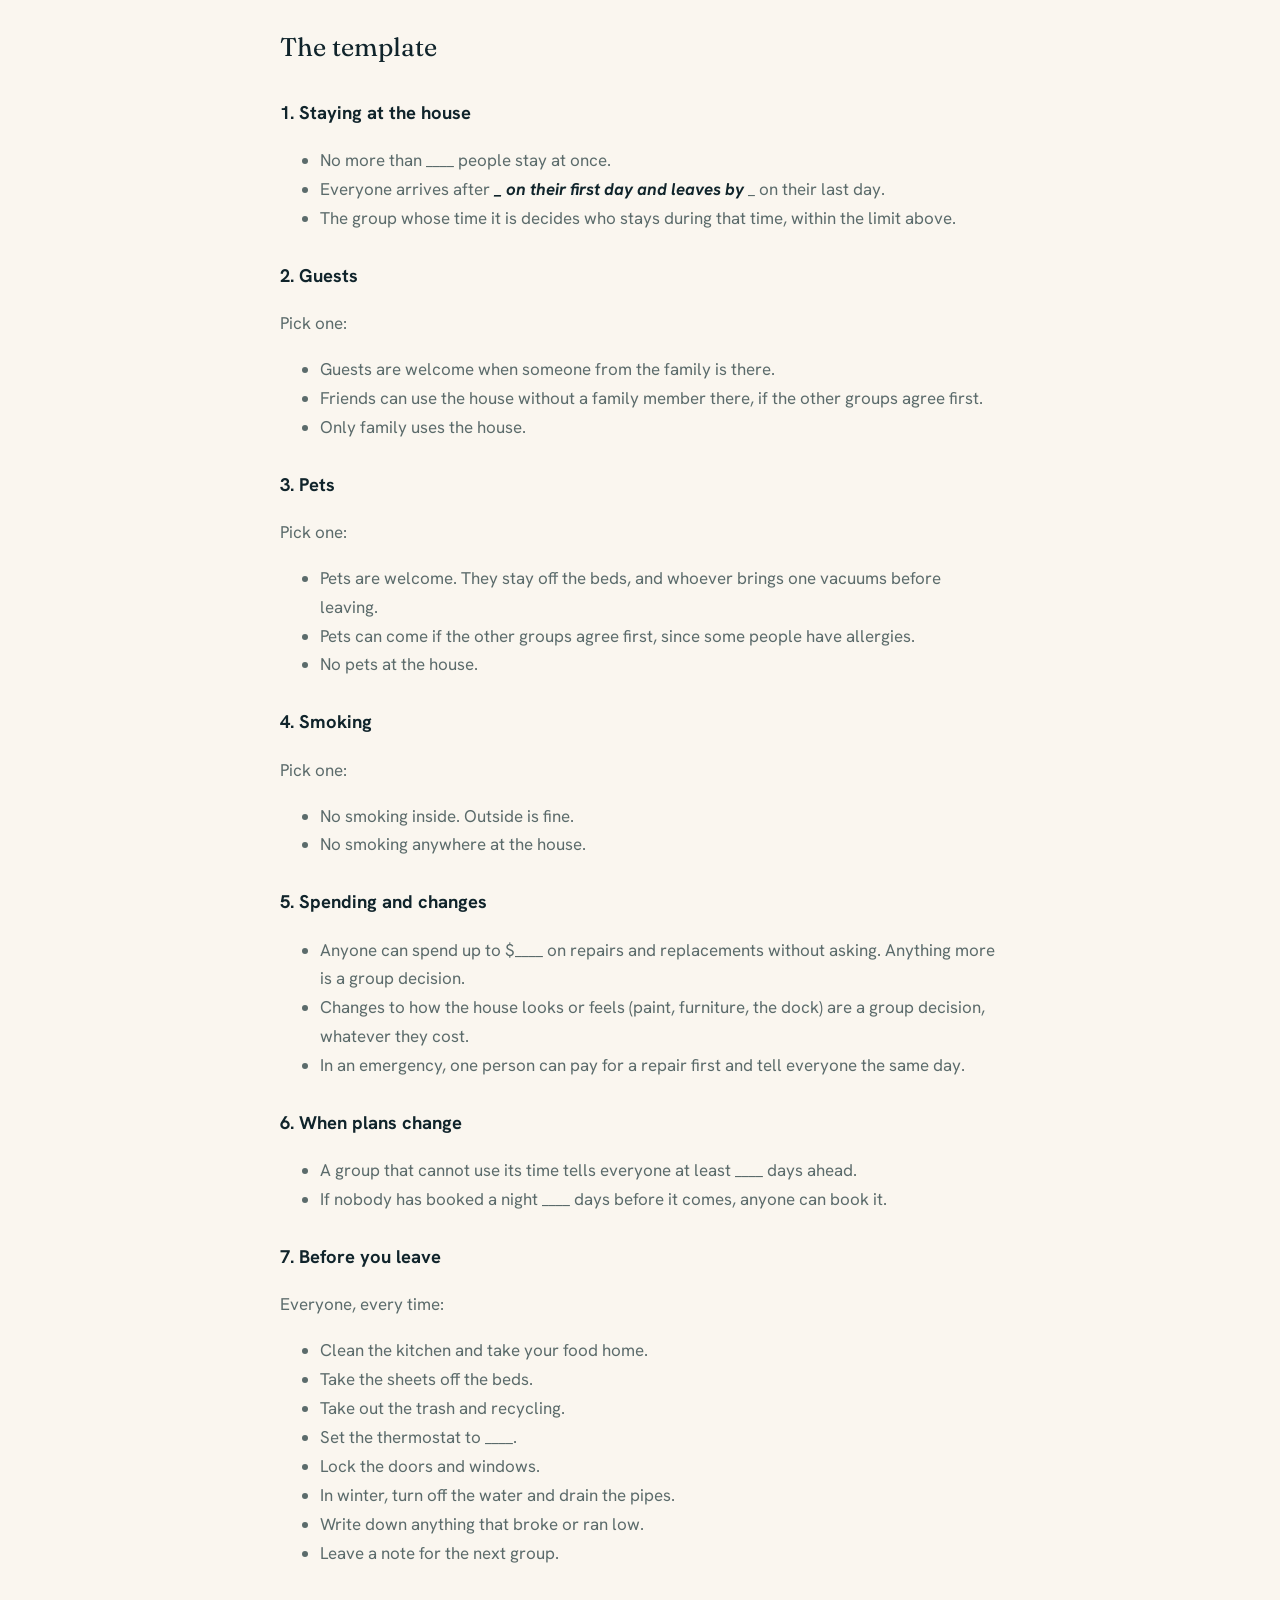
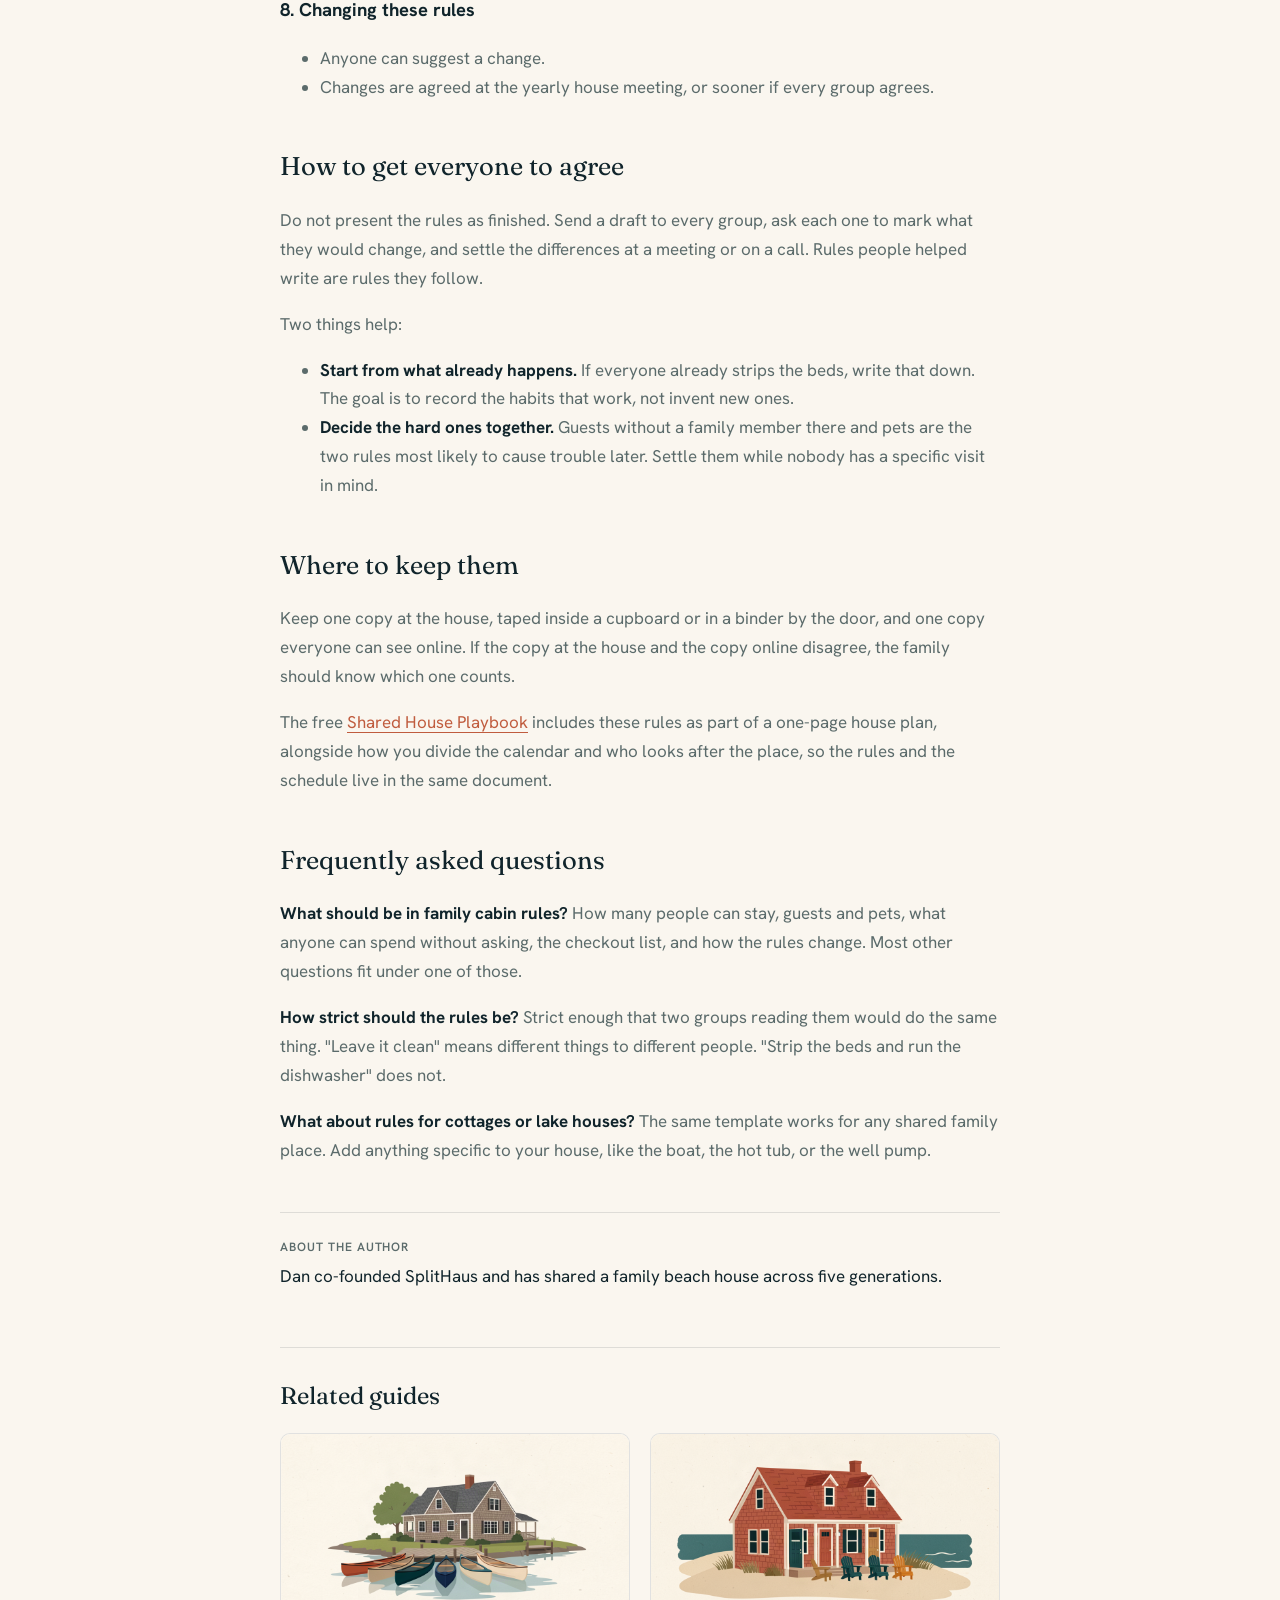
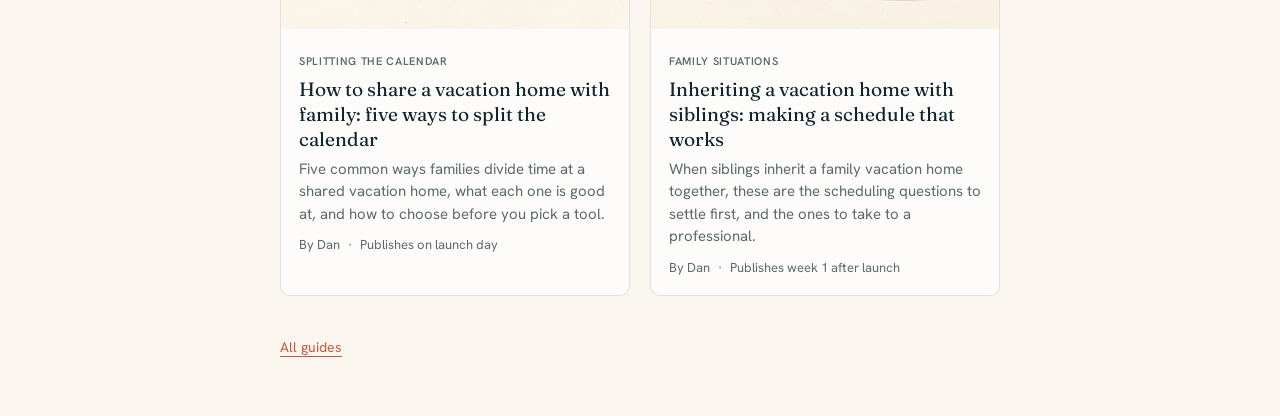
==== commit b3f634b2: "Author bio for Dan" ====
--- a/family-cabin-rules-template/index.html
+++ b/family-cabin-rules-template/index.html
@@ -74,4 +74,4 @@
 <p><strong>How strict should the rules be?</strong>
 Strict enough that two groups reading them would do the same thing. "Leave it clean" means different things to different people. "Strip the beds and run the dishwasher" does not.</p>
 <p><strong>What about rules for cottages or lake houses?</strong>
-The same template works for any shared family place. Add anything specific to your house, like the boat, the hot tub, or the well pump.</p></div><aside class="author"><p class="label">About the author</p><p><strong>Dan</strong> at SplitHaus</p></aside><section class="related"><h2>Related guides</h2><div class="grid"><a class="card" href="../how-to-share-a-vacation-home-with-family/"><img src="../images/share.png" alt="A lake house with a dock and canoes on calm water" loading="lazy"><div class="t"><span class="pill">Splitting the calendar</span><h3>How to share a vacation home with family: five ways to split the calendar</h3><p>Five common ways families divide time at a shared vacation home, what each one is good at, and how to choose before you pick a tool.</p><p class="by">By Dan<span style="margin:0 8px">&middot;</span>Publishes on launch day</p></div></a><a class="card" href="../inheriting-a-vacation-home-with-siblings/"><img src="../images/siblings.png" alt="A beach house with three doors and a row of chairs facing the sea" loading="lazy"><div class="t"><span class="pill">Family situations</span><h3>Inheriting a vacation home with siblings: making a schedule that works</h3><p>When siblings inherit a family vacation home together, these are the scheduling questions to settle first, and the ones to take to a professional.</p><p class="by">By Dan<span style="margin:0 8px">&middot;</span>Publishes week 1 after launch</p></div></a></div></section><footer class="f"><a href="../">All guides</a></footer></article></body></html>+The same template works for any shared family place. Add anything specific to your house, like the boat, the hot tub, or the well pump.</p></div><aside class="author"><p class="label">About the author</p><p>Dan co-founded SplitHaus and has shared a family beach house across five generations.</p></aside><section class="related"><h2>Related guides</h2><div class="grid"><a class="card" href="../how-to-share-a-vacation-home-with-family/"><img src="../images/share.png" alt="A lake house with a dock and canoes on calm water" loading="lazy"><div class="t"><span class="pill">Splitting the calendar</span><h3>How to share a vacation home with family: five ways to split the calendar</h3><p>Five common ways families divide time at a shared vacation home, what each one is good at, and how to choose before you pick a tool.</p><p class="by">By Dan<span style="margin:0 8px">&middot;</span>Publishes on launch day</p></div></a><a class="card" href="../inheriting-a-vacation-home-with-siblings/"><img src="../images/siblings.png" alt="A beach house with three doors and a row of chairs facing the sea" loading="lazy"><div class="t"><span class="pill">Family situations</span><h3>Inheriting a vacation home with siblings: making a schedule that works</h3><p>When siblings inherit a family vacation home together, these are the scheduling questions to settle first, and the ones to take to a professional.</p><p class="by">By Dan<span style="margin:0 8px">&middot;</span>Publishes week 1 after launch</p></div></a></div></section><footer class="f"><a href="../">All guides</a></footer></article></body></html>
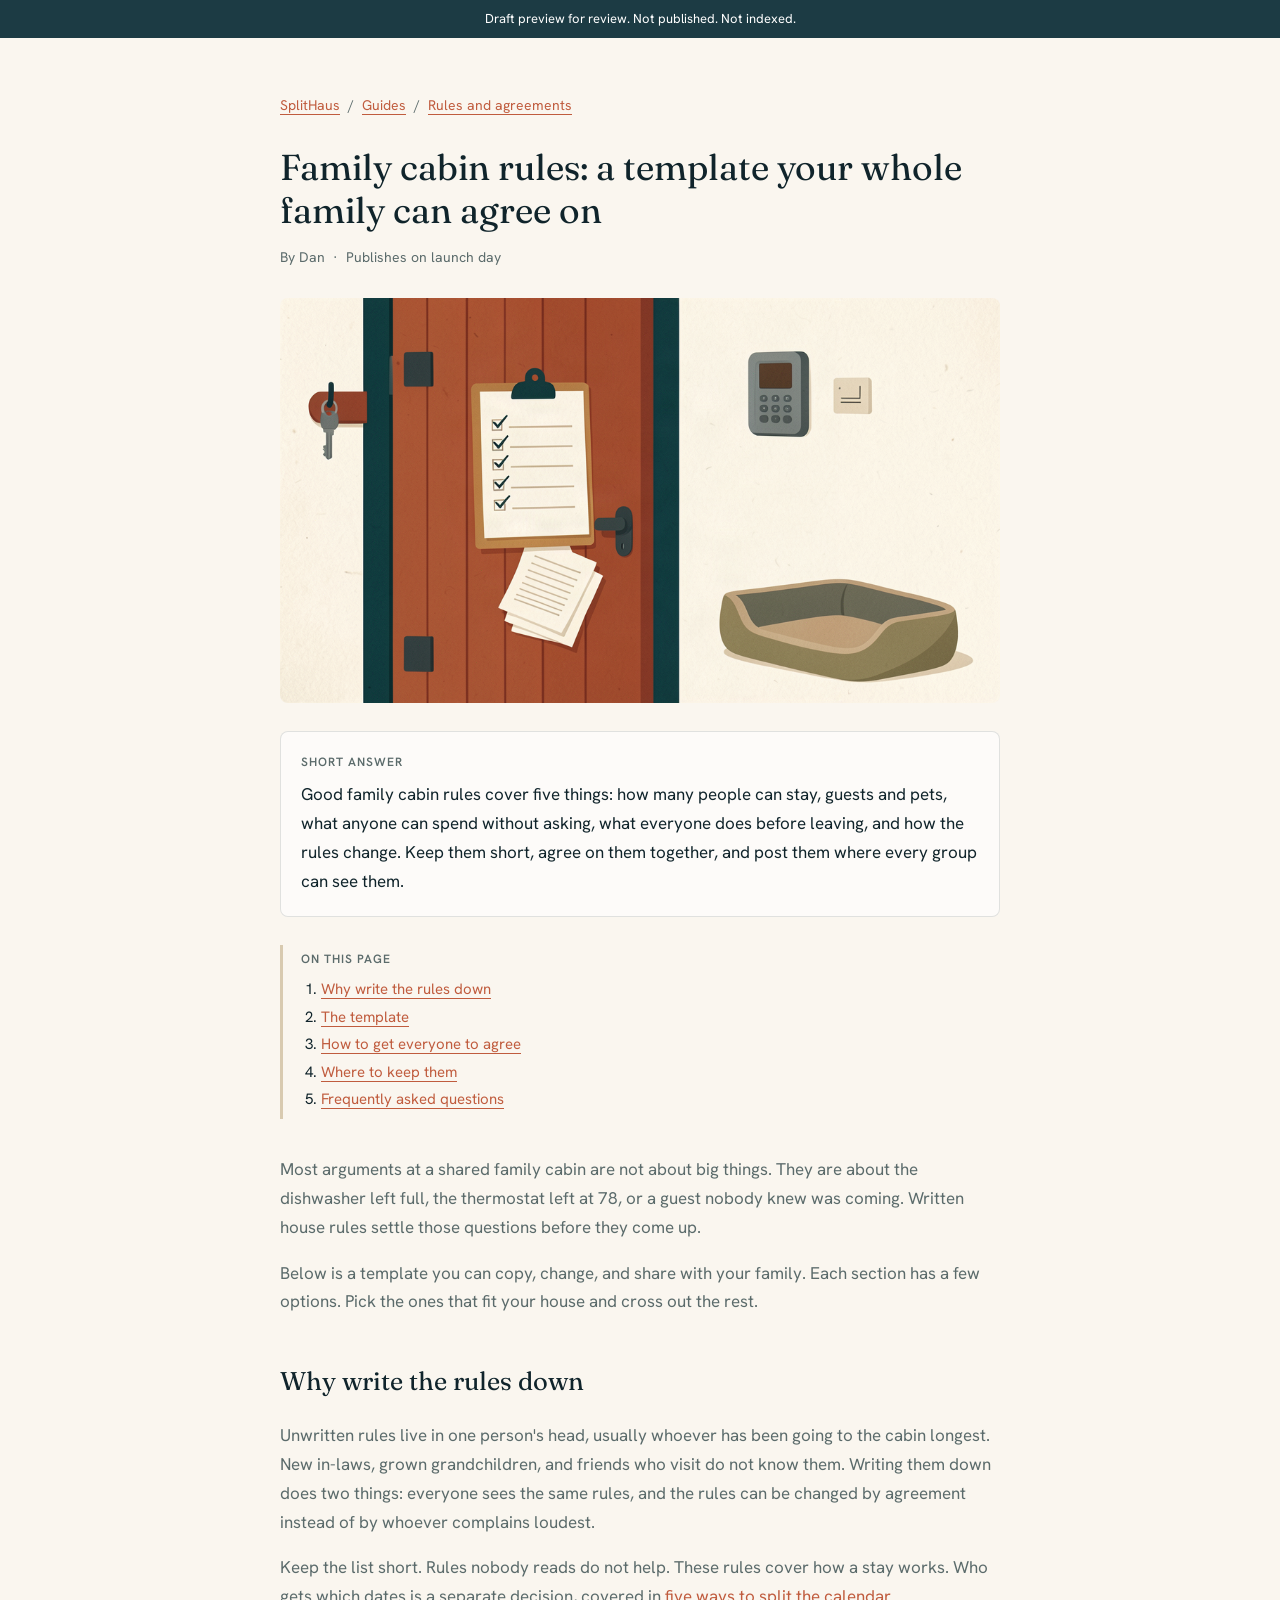
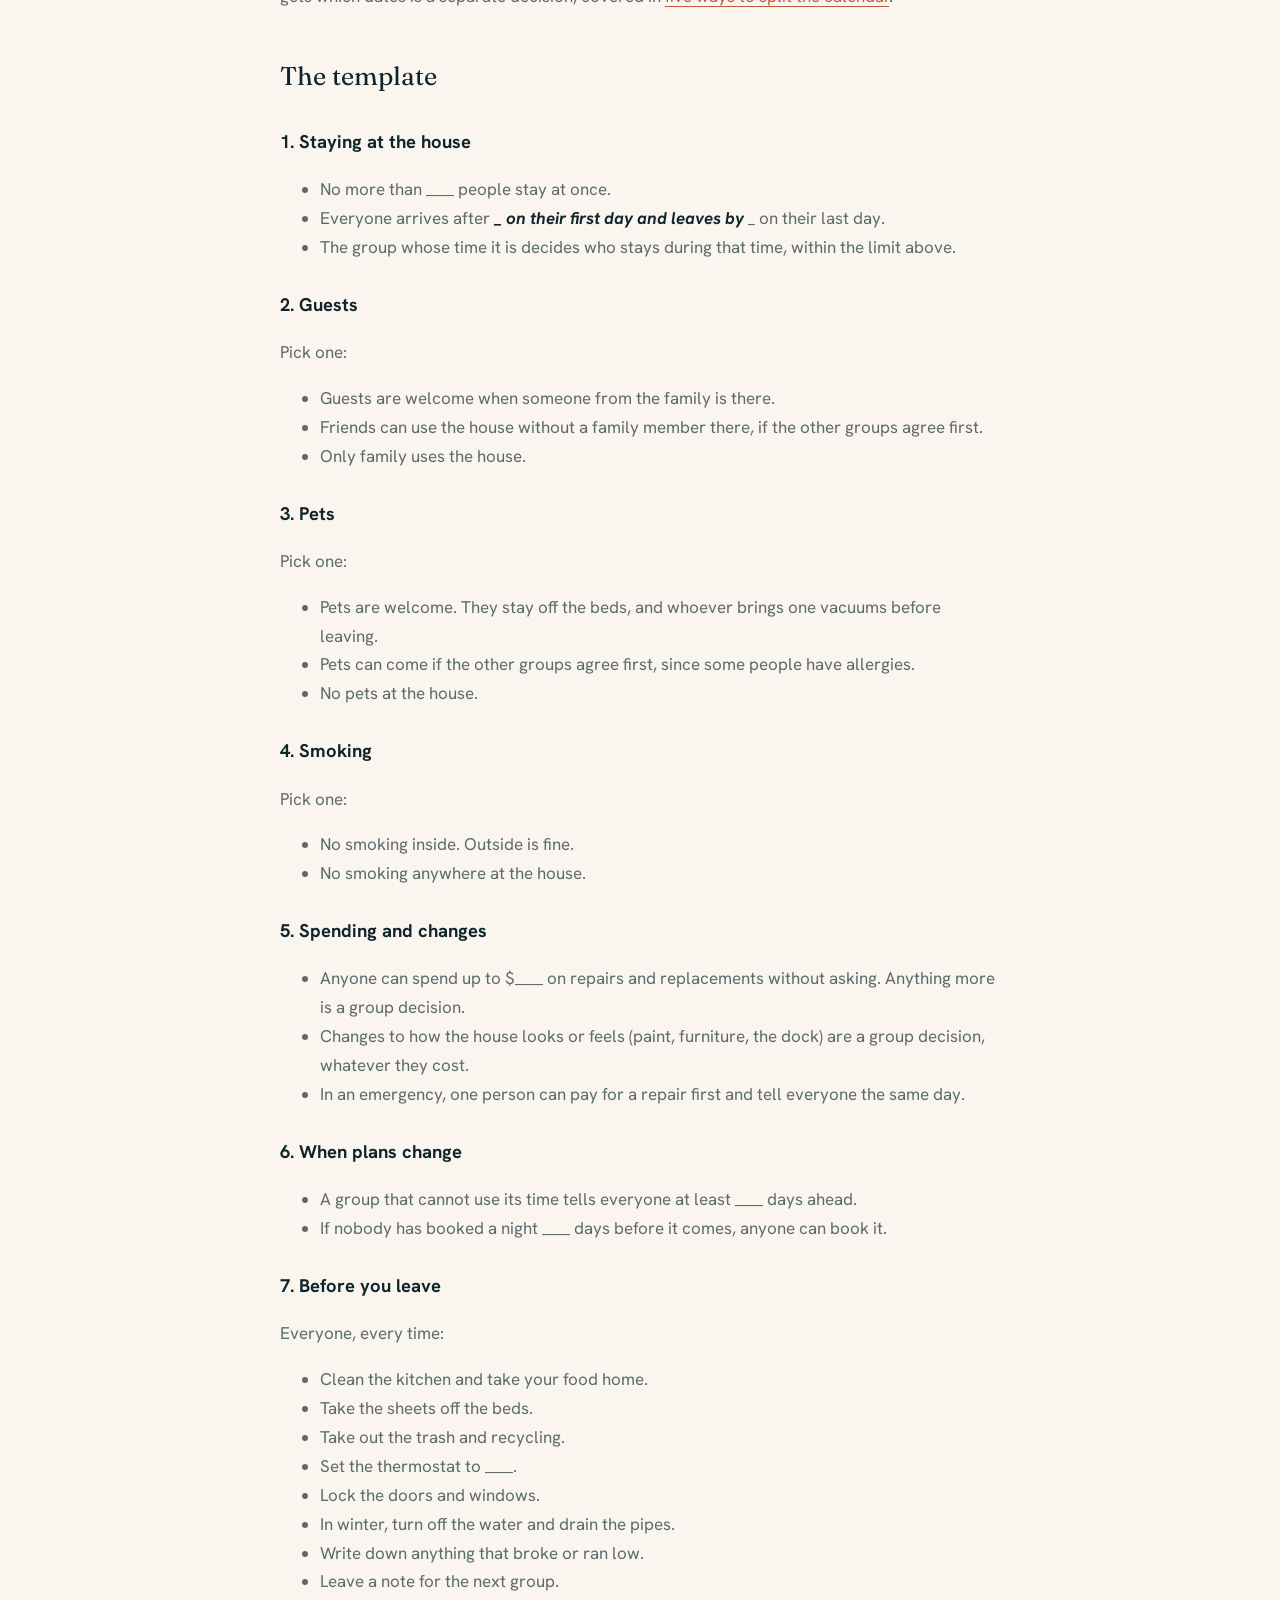
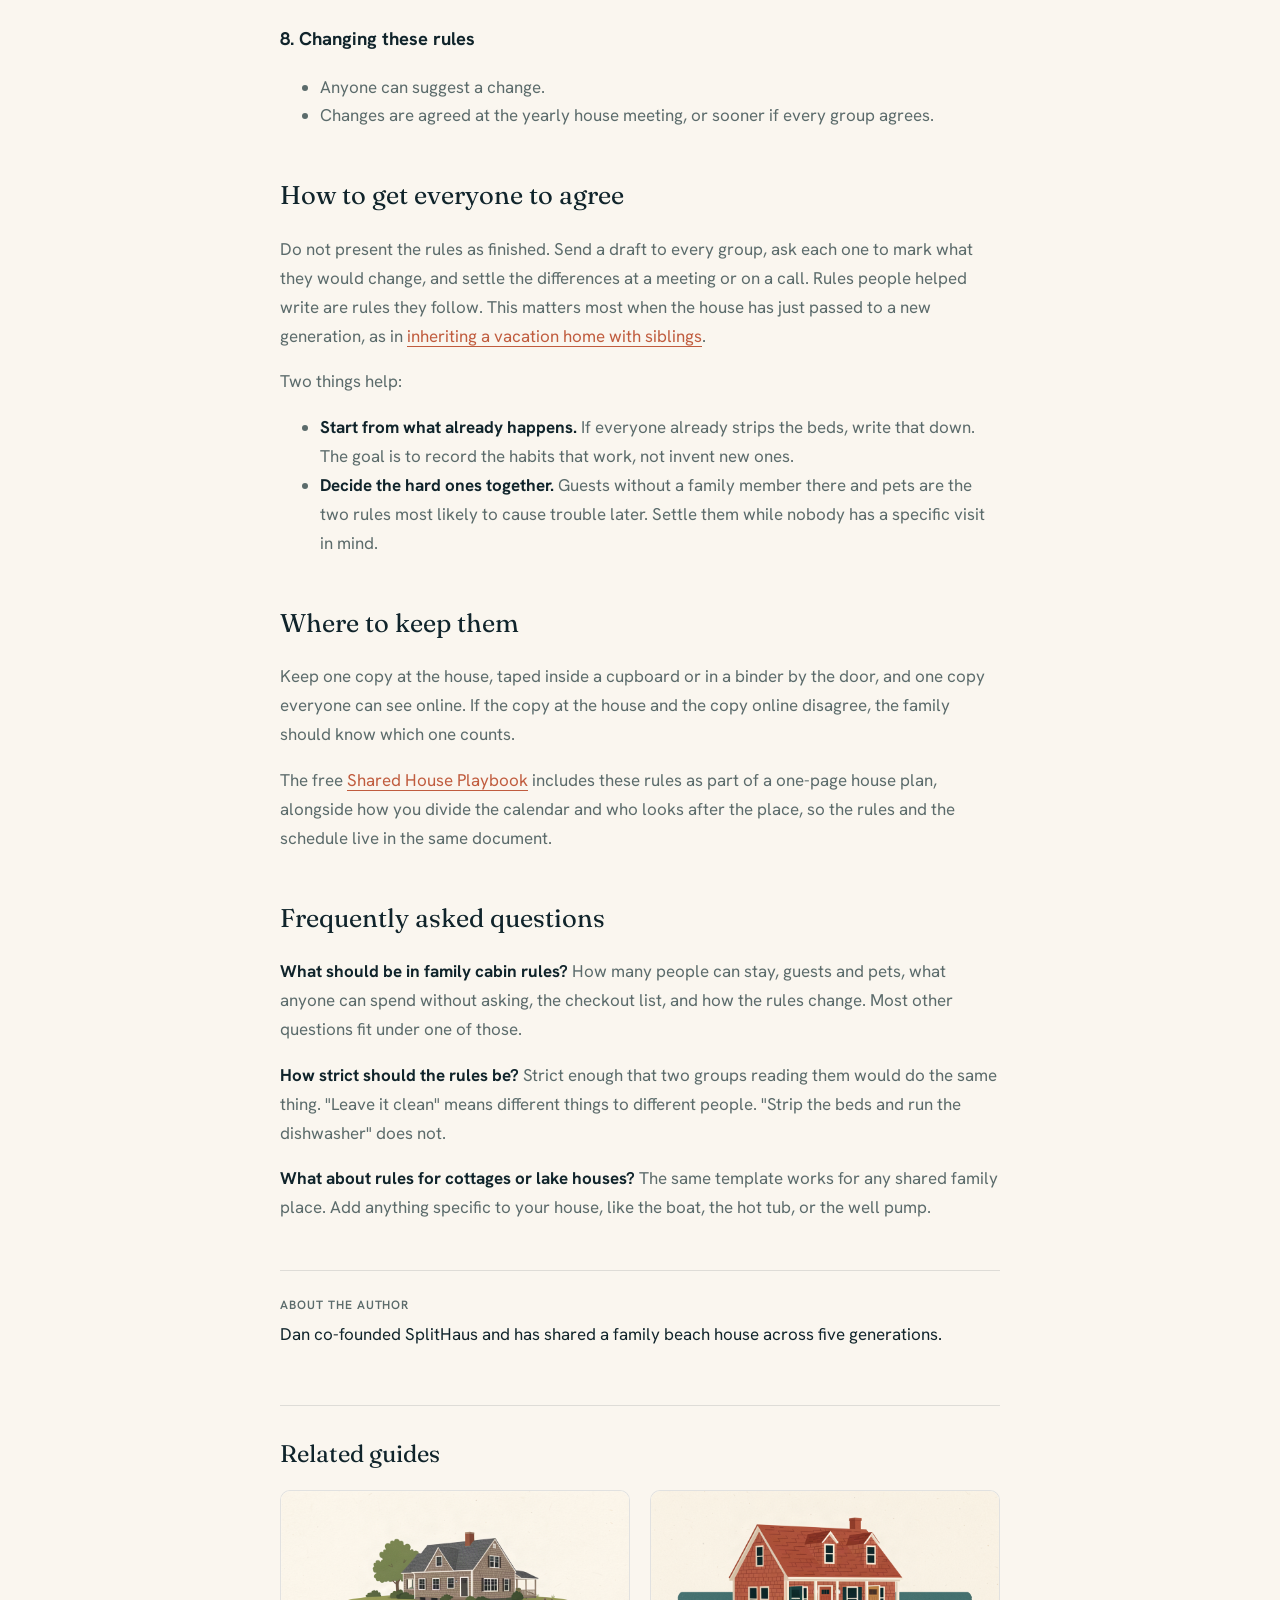
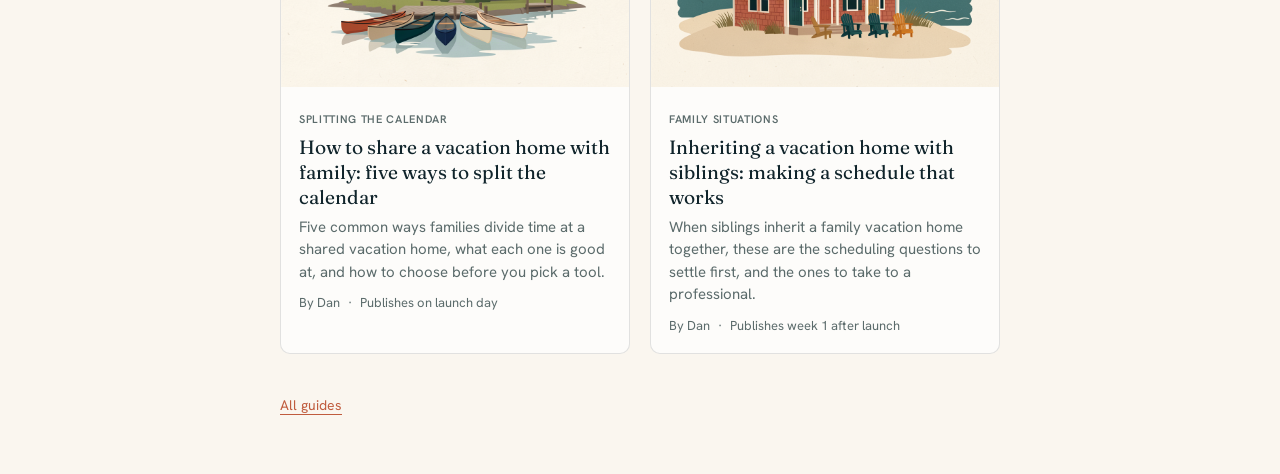
==== commit c8d74da8: "Cross-link all three guides in body text; add link map" ====
--- a/family-cabin-rules-template/index.html
+++ b/family-cabin-rules-template/index.html
@@ -2,7 +2,7 @@
 <p>Below is a template you can copy, change, and share with your family. Each section has a few options. Pick the ones that fit your house and cross out the rest.</p>
 <h2 id="why-write-the-rules-down">Why write the rules down</h2>
 <p>Unwritten rules live in one person's head, usually whoever has been going to the cabin longest. New in-laws, grown grandchildren, and friends who visit do not know them. Writing them down does two things: everyone sees the same rules, and the rules can be changed by agreement instead of by whoever complains loudest.</p>
-<p>Keep the list short. Rules nobody reads do not help.</p>
+<p>Keep the list short. Rules nobody reads do not help. These rules cover how a stay works. Who gets which dates is a separate decision, covered in <a href="../how-to-share-a-vacation-home-with-family/">five ways to split the calendar</a>.</p>
 <h2 id="the-template">The template</h2>
 <h3 id="1-staying-at-the-house">1. Staying at the house</h3>
 <ul>
@@ -59,7 +59,7 @@
 <li>Changes are agreed at the yearly house meeting, or sooner if every group agrees.</li>
 </ul>
 <h2 id="how-to-get-everyone-to-agree">How to get everyone to agree</h2>
-<p>Do not present the rules as finished. Send a draft to every group, ask each one to mark what they would change, and settle the differences at a meeting or on a call. Rules people helped write are rules they follow.</p>
+<p>Do not present the rules as finished. Send a draft to every group, ask each one to mark what they would change, and settle the differences at a meeting or on a call. Rules people helped write are rules they follow. This matters most when the house has just passed to a new generation, as in <a href="../inheriting-a-vacation-home-with-siblings/">inheriting a vacation home with siblings</a>.</p>
 <p>Two things help:</p>
 <ul>
 <li><strong>Start from what already happens.</strong> If everyone already strips the beds, write that down. The goal is to record the habits that work, not invent new ones.</li>
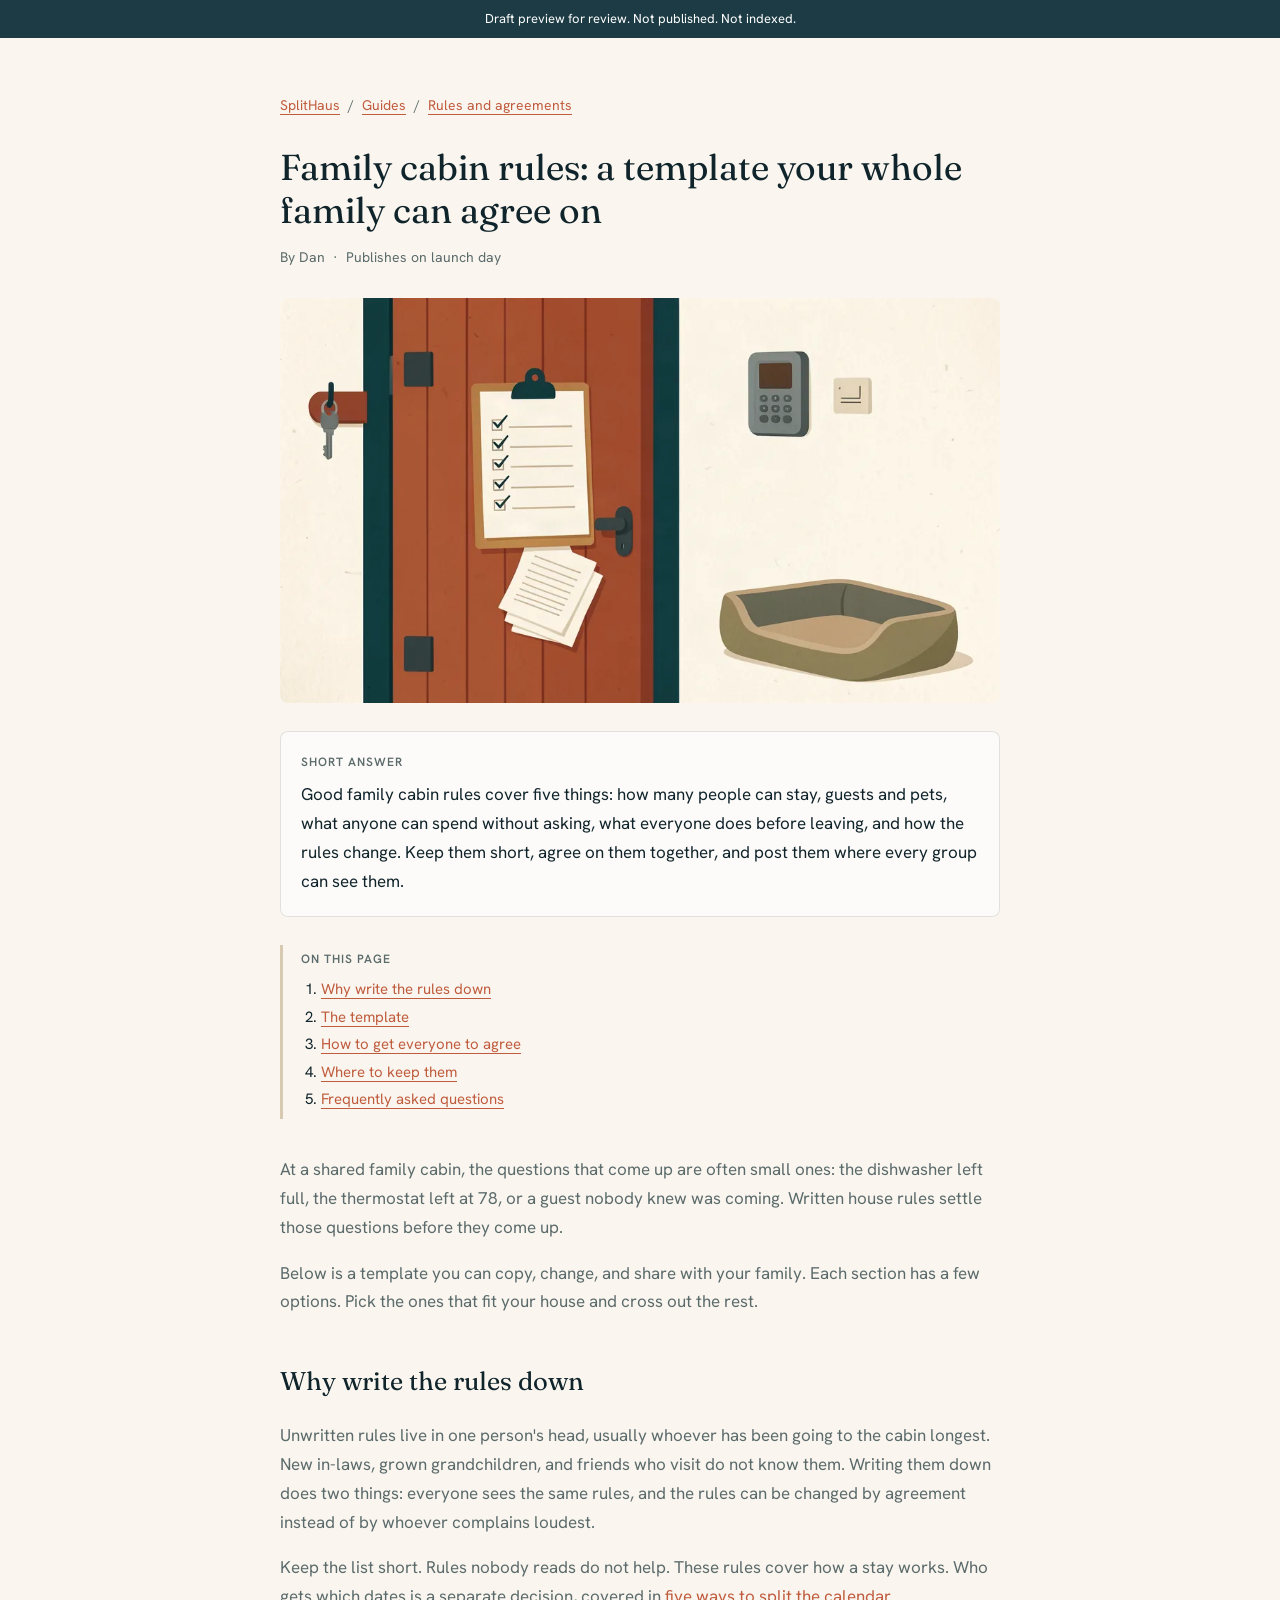
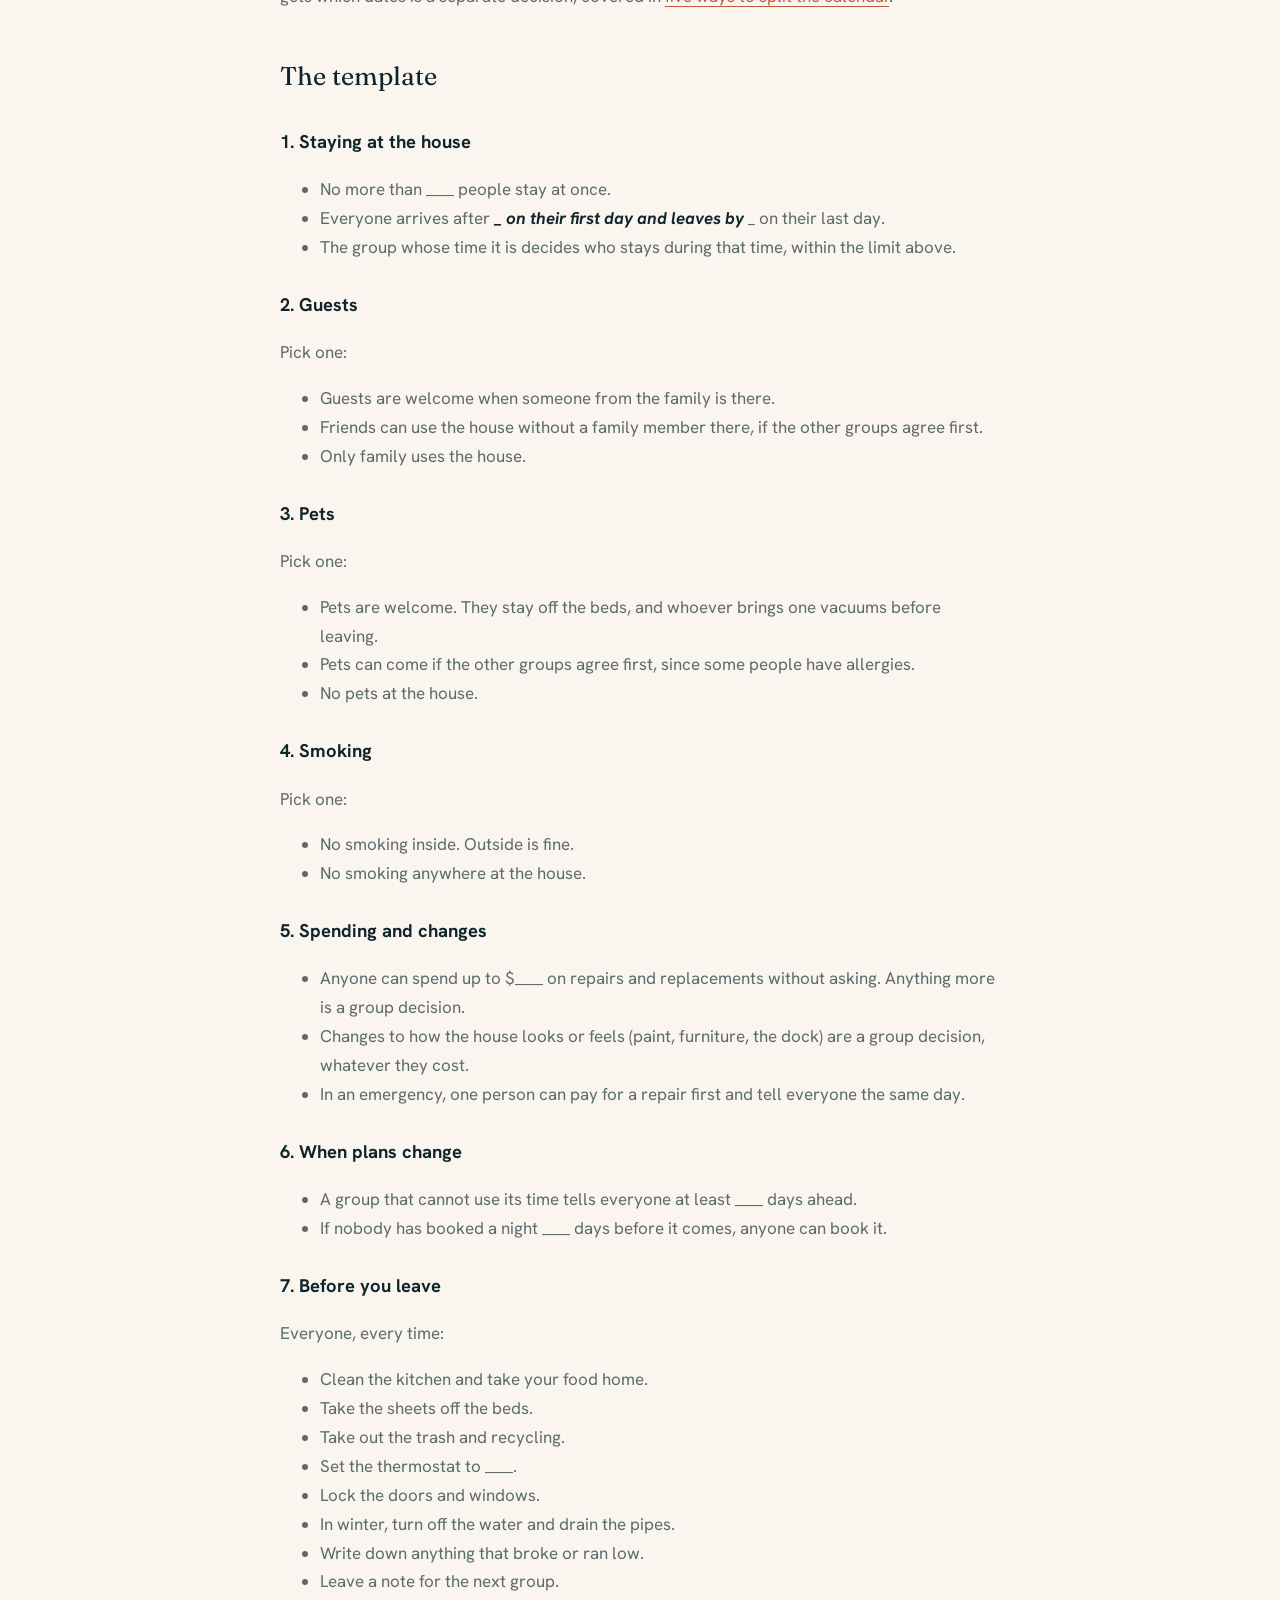
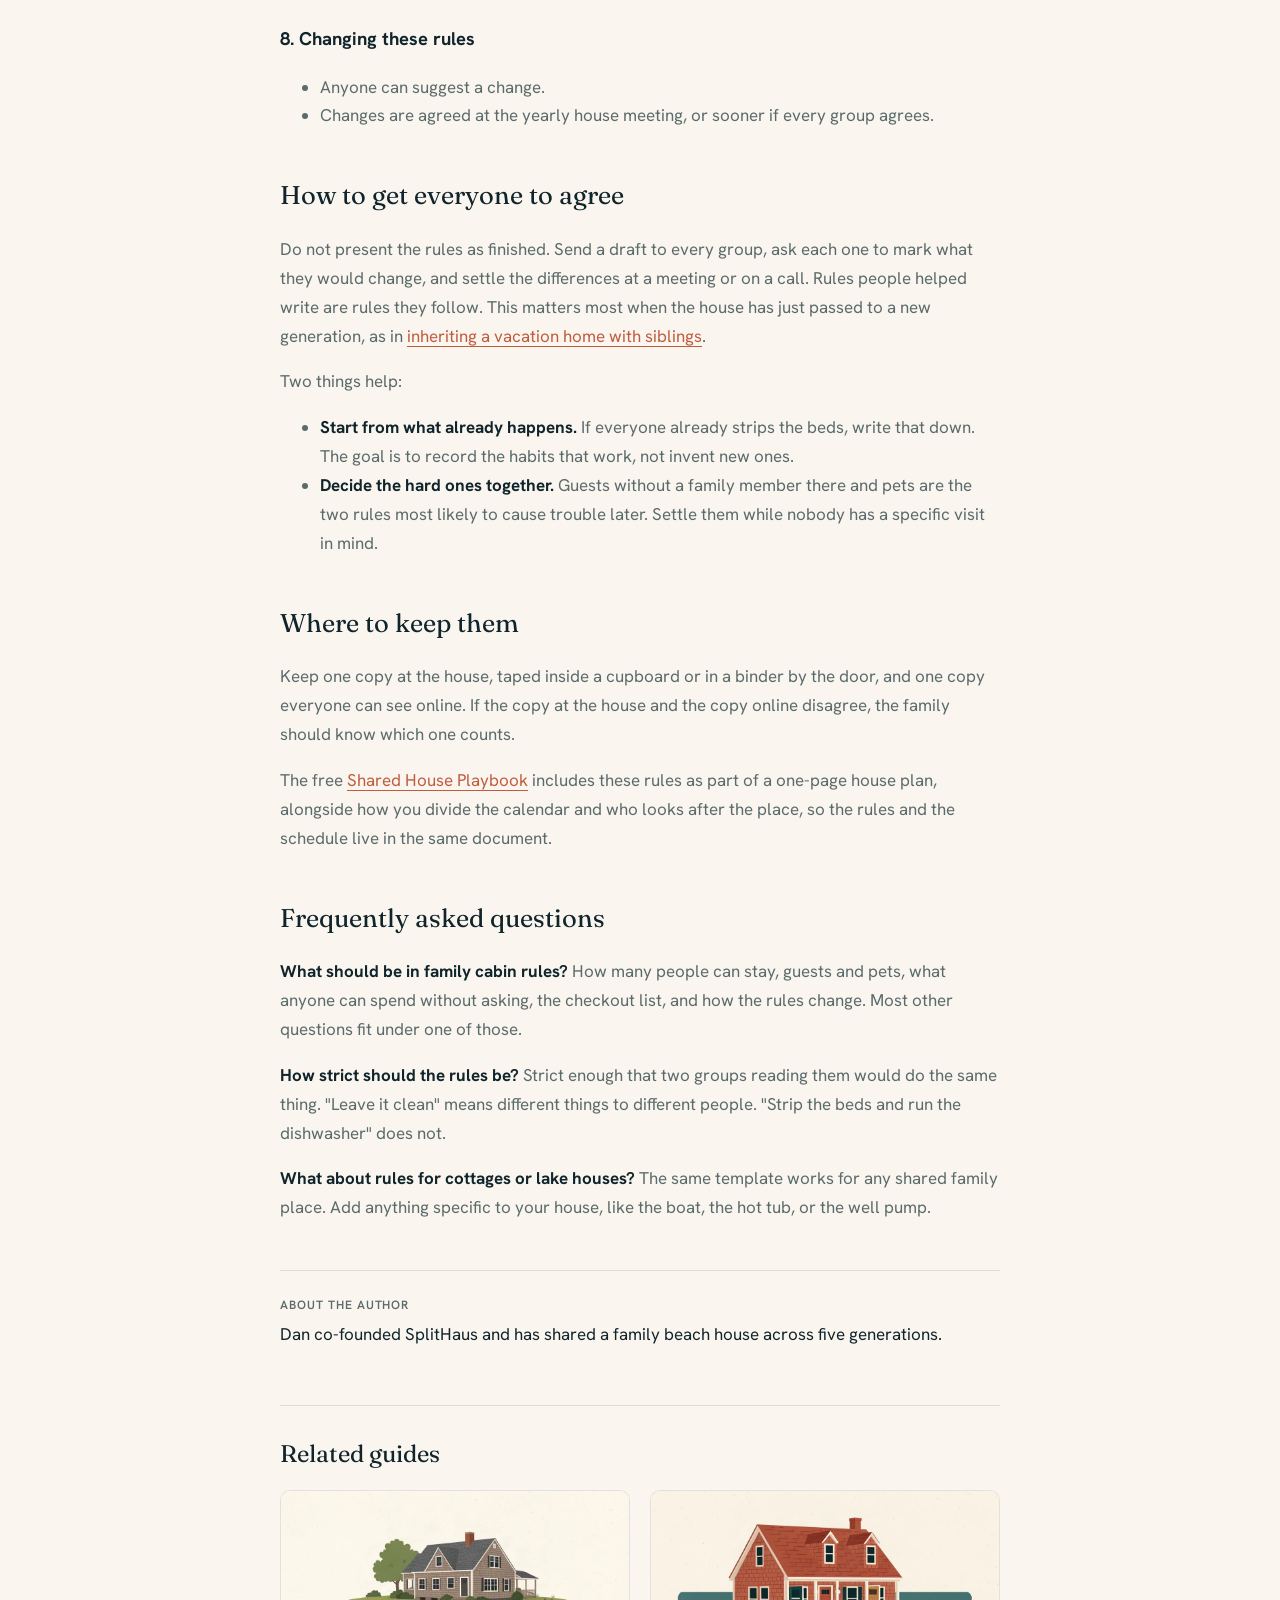
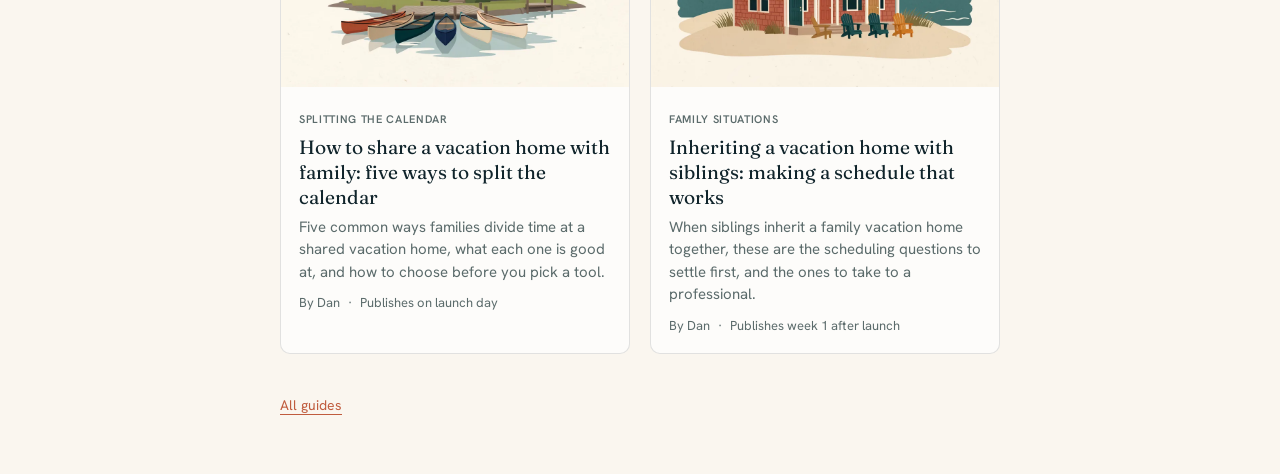
==== commit 8fb2586c: "Review fixes: remove unsupported claims and product name, WebP hero images" ====
--- a/family-cabin-rules-template/index.html
+++ b/family-cabin-rules-template/index.html
@@ -1,4 +1,4 @@
-<!doctype html><html lang="en"><head><meta charset="utf-8"><meta name="viewport" content="width=device-width,initial-scale=1"><title>Family cabin rules: a template your whole family can agree on | SplitHaus</title><meta name="description" content="A copy-ready set of house rules for a shared family cabin or vacation home, covering stays, guests, pets, spending, and the checkout list."><meta name="robots" content="noindex,nofollow"><link rel="preconnect" href="https://fonts.googleapis.com"><link href="https://fonts.googleapis.com/css2?family=Fraunces:opsz@9..144&family=Hanken+Grotesk:wght@400;600&display=swap" rel="stylesheet"><link rel="stylesheet" href="../style.css"></head><body><div class="banner">Draft preview for review. Not published. Not indexed.</div><article class="wrap"><nav class="crumb" aria-label="Breadcrumb"><a href="https://www.splithaus.com/">SplitHaus</a><span>/</span><a href="../">Guides</a><span>/</span><a href="../#rules">Rules and agreements</a></nav><header><h1>Family cabin rules: a template your whole family can agree on</h1><p class="meta">By Dan<span style="margin:0 8px">&middot;</span>Publishes on launch day</p></header><figure><img src="../images/rules.png" alt="A cabin door with a checklist, a key, and a pet bed" width="1024" height="576"></figure><section class="short" aria-label="Short answer"><p class="label">Short answer</p><p class="a">Good family cabin rules cover five things: how many people can stay, guests and pets, what anyone can spend without asking, what everyone does before leaving, and how the rules change. Keep them short, agree on them together, and post them where every group can see them.</p></section><nav class="toc" aria-label="On this page"><p class="label">On this page</p><ol><li><a href="#why-write-the-rules-down">Why write the rules down</a></li><li><a href="#the-template">The template</a></li><li><a href="#how-to-get-everyone-to-agree">How to get everyone to agree</a></li><li><a href="#where-to-keep-them">Where to keep them</a></li><li><a href="#frequently-asked-questions">Frequently asked questions</a></li></ol></nav><div class="body"><p>Most arguments at a shared family cabin are not about big things. They are about the dishwasher left full, the thermostat left at 78, or a guest nobody knew was coming. Written house rules settle those questions before they come up.</p>
+<!doctype html><html lang="en"><head><meta charset="utf-8"><meta name="viewport" content="width=device-width,initial-scale=1"><title>Family cabin rules: a template your whole family can agree on | SplitHaus</title><meta name="description" content="A copy-ready set of house rules for a shared family cabin or vacation home, covering stays, guests, pets, spending, and the checkout list."><meta name="robots" content="noindex,nofollow"><link rel="preconnect" href="https://fonts.googleapis.com"><link href="https://fonts.googleapis.com/css2?family=Fraunces:opsz@9..144&family=Hanken+Grotesk:wght@400;600&display=swap" rel="stylesheet"><link rel="stylesheet" href="../style.css"></head><body><div class="banner">Draft preview for review. Not published. Not indexed.</div><article class="wrap"><nav class="crumb" aria-label="Breadcrumb"><a href="https://www.splithaus.com/">SplitHaus</a><span>/</span><a href="../">Guides</a><span>/</span><a href="../#rules">Rules and agreements</a></nav><header><h1>Family cabin rules: a template your whole family can agree on</h1><p class="meta">By Dan<span style="margin:0 8px">&middot;</span>Publishes on launch day</p></header><figure><img src="../images/rules.webp" alt="A cabin door with a checklist, a key, and a pet bed" width="1024" height="576"></figure><section class="short" aria-label="Short answer"><p class="label">Short answer</p><p class="a">Good family cabin rules cover five things: how many people can stay, guests and pets, what anyone can spend without asking, what everyone does before leaving, and how the rules change. Keep them short, agree on them together, and post them where every group can see them.</p></section><nav class="toc" aria-label="On this page"><p class="label">On this page</p><ol><li><a href="#why-write-the-rules-down">Why write the rules down</a></li><li><a href="#the-template">The template</a></li><li><a href="#how-to-get-everyone-to-agree">How to get everyone to agree</a></li><li><a href="#where-to-keep-them">Where to keep them</a></li><li><a href="#frequently-asked-questions">Frequently asked questions</a></li></ol></nav><div class="body"><p>At a shared family cabin, the questions that come up are often small ones: the dishwasher left full, the thermostat left at 78, or a guest nobody knew was coming. Written house rules settle those questions before they come up.</p>
 <p>Below is a template you can copy, change, and share with your family. Each section has a few options. Pick the ones that fit your house and cross out the rest.</p>
 <h2 id="why-write-the-rules-down">Why write the rules down</h2>
 <p>Unwritten rules live in one person's head, usually whoever has been going to the cabin longest. New in-laws, grown grandchildren, and friends who visit do not know them. Writing them down does two things: everyone sees the same rules, and the rules can be changed by agreement instead of by whoever complains loudest.</p>
@@ -74,4 +74,4 @@
 <p><strong>How strict should the rules be?</strong>
 Strict enough that two groups reading them would do the same thing. "Leave it clean" means different things to different people. "Strip the beds and run the dishwasher" does not.</p>
 <p><strong>What about rules for cottages or lake houses?</strong>
-The same template works for any shared family place. Add anything specific to your house, like the boat, the hot tub, or the well pump.</p></div><aside class="author"><p class="label">About the author</p><p>Dan co-founded SplitHaus and has shared a family beach house across five generations.</p></aside><section class="related"><h2>Related guides</h2><div class="grid"><a class="card" href="../how-to-share-a-vacation-home-with-family/"><img src="../images/share.png" alt="A lake house with a dock and canoes on calm water" loading="lazy"><div class="t"><span class="pill">Splitting the calendar</span><h3>How to share a vacation home with family: five ways to split the calendar</h3><p>Five common ways families divide time at a shared vacation home, what each one is good at, and how to choose before you pick a tool.</p><p class="by">By Dan<span style="margin:0 8px">&middot;</span>Publishes on launch day</p></div></a><a class="card" href="../inheriting-a-vacation-home-with-siblings/"><img src="../images/siblings.png" alt="A beach house with three doors and a row of chairs facing the sea" loading="lazy"><div class="t"><span class="pill">Family situations</span><h3>Inheriting a vacation home with siblings: making a schedule that works</h3><p>When siblings inherit a family vacation home together, these are the scheduling questions to settle first, and the ones to take to a professional.</p><p class="by">By Dan<span style="margin:0 8px">&middot;</span>Publishes week 1 after launch</p></div></a></div></section><footer class="f"><a href="../">All guides</a></footer></article></body></html>+The same template works for any shared family place. Add anything specific to your house, like the boat, the hot tub, or the well pump.</p></div><aside class="author"><p class="label">About the author</p><p>Dan co-founded SplitHaus and has shared a family beach house across five generations.</p></aside><section class="related"><h2>Related guides</h2><div class="grid"><a class="card" href="../how-to-share-a-vacation-home-with-family/"><img src="../images/share.webp" alt="A lake house with a dock and canoes on calm water" loading="lazy"><div class="t"><span class="pill">Splitting the calendar</span><h3>How to share a vacation home with family: five ways to split the calendar</h3><p>Five common ways families divide time at a shared vacation home, what each one is good at, and how to choose before you pick a tool.</p><p class="by">By Dan<span style="margin:0 8px">&middot;</span>Publishes on launch day</p></div></a><a class="card" href="../inheriting-a-vacation-home-with-siblings/"><img src="../images/siblings.webp" alt="A beach house with three doors and a row of chairs facing the sea" loading="lazy"><div class="t"><span class="pill">Family situations</span><h3>Inheriting a vacation home with siblings: making a schedule that works</h3><p>When siblings inherit a family vacation home together, these are the scheduling questions to settle first, and the ones to take to a professional.</p><p class="by">By Dan<span style="margin:0 8px">&middot;</span>Publishes week 1 after launch</p></div></a></div></section><footer class="f"><a href="../">All guides</a></footer></article></body></html>
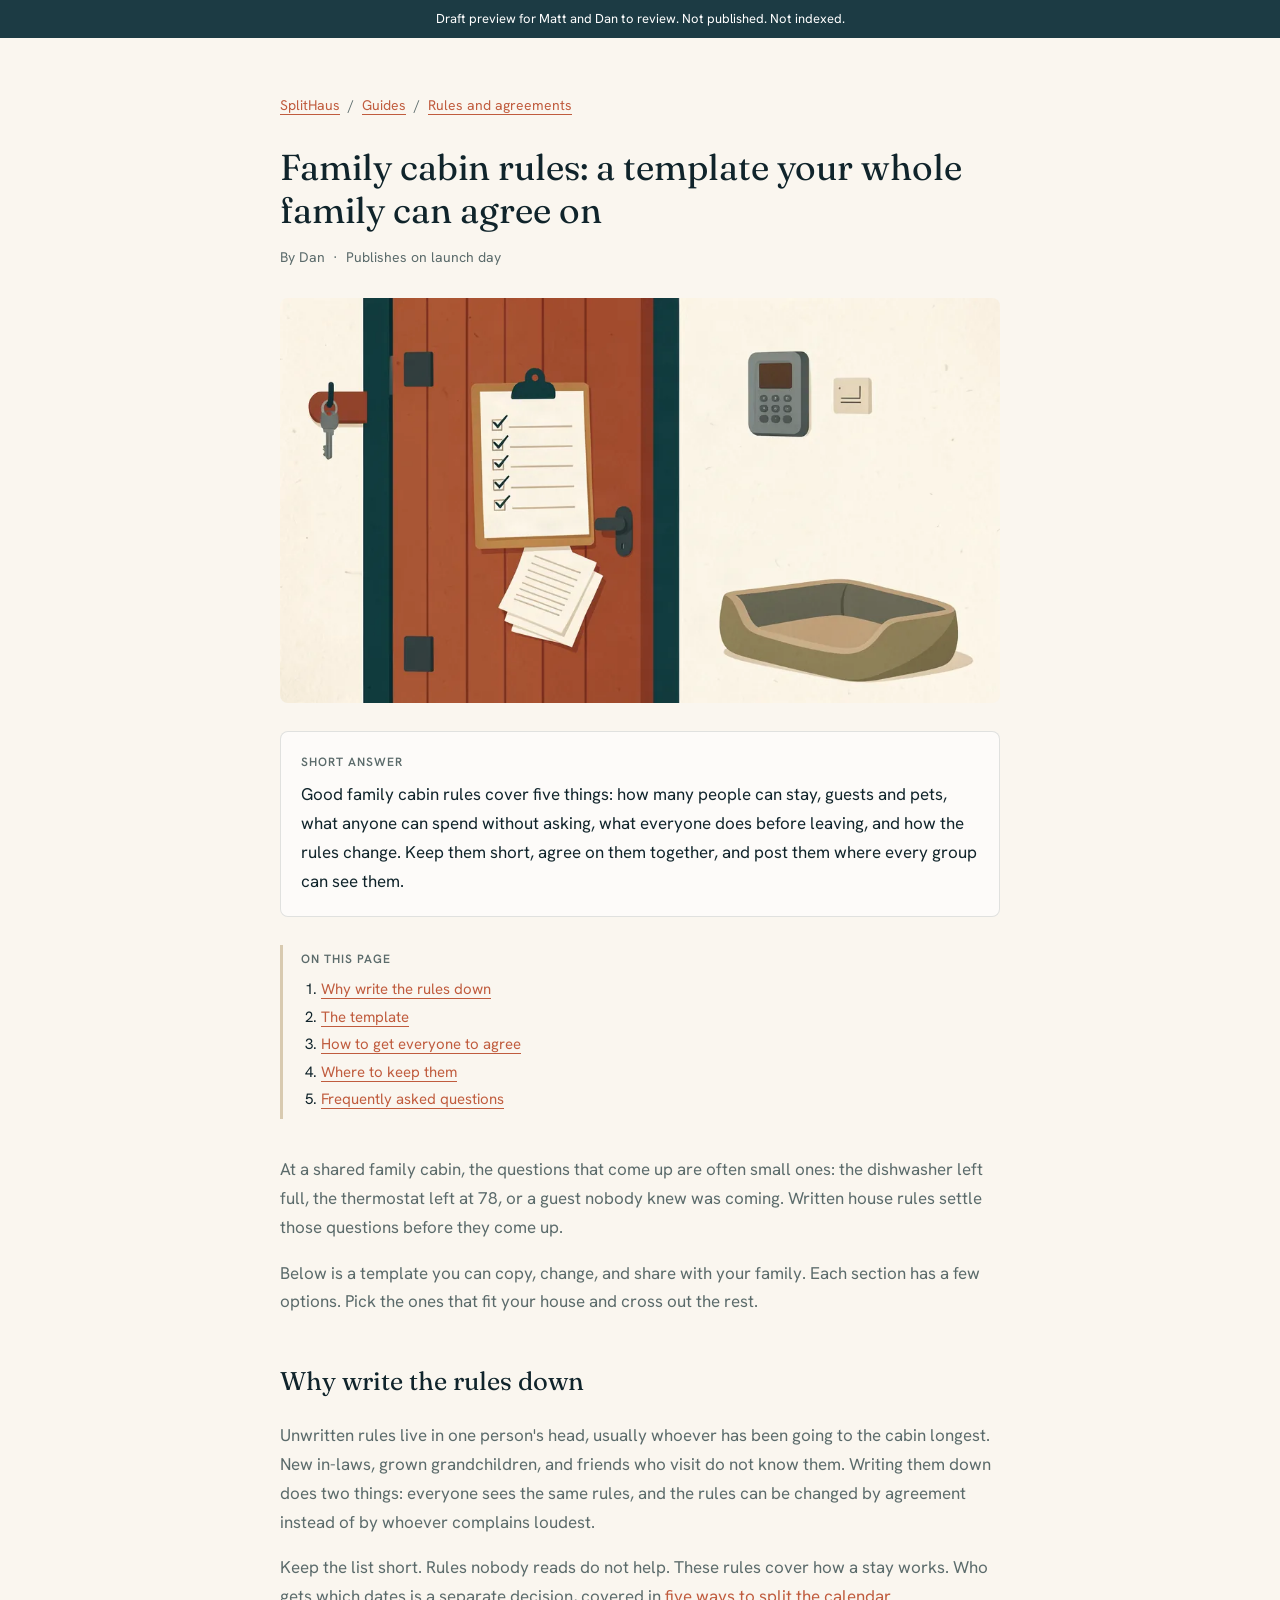
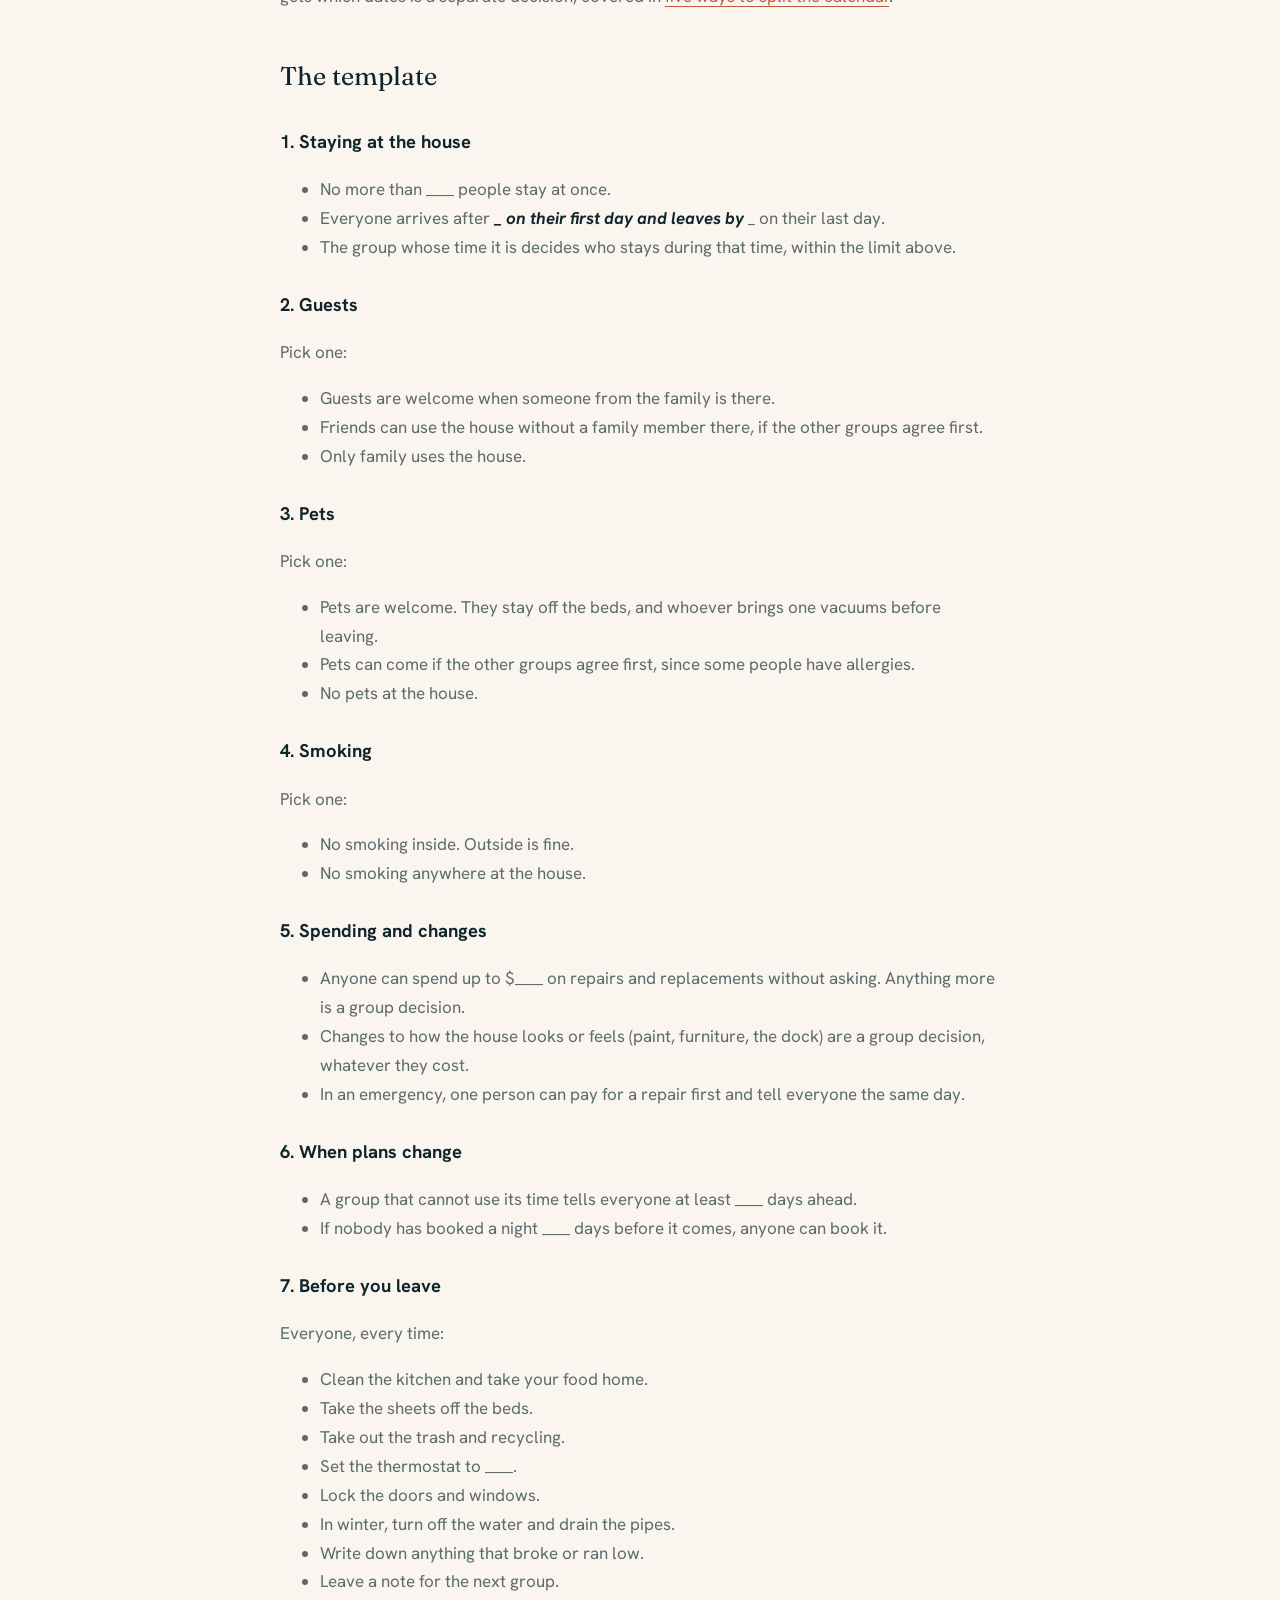
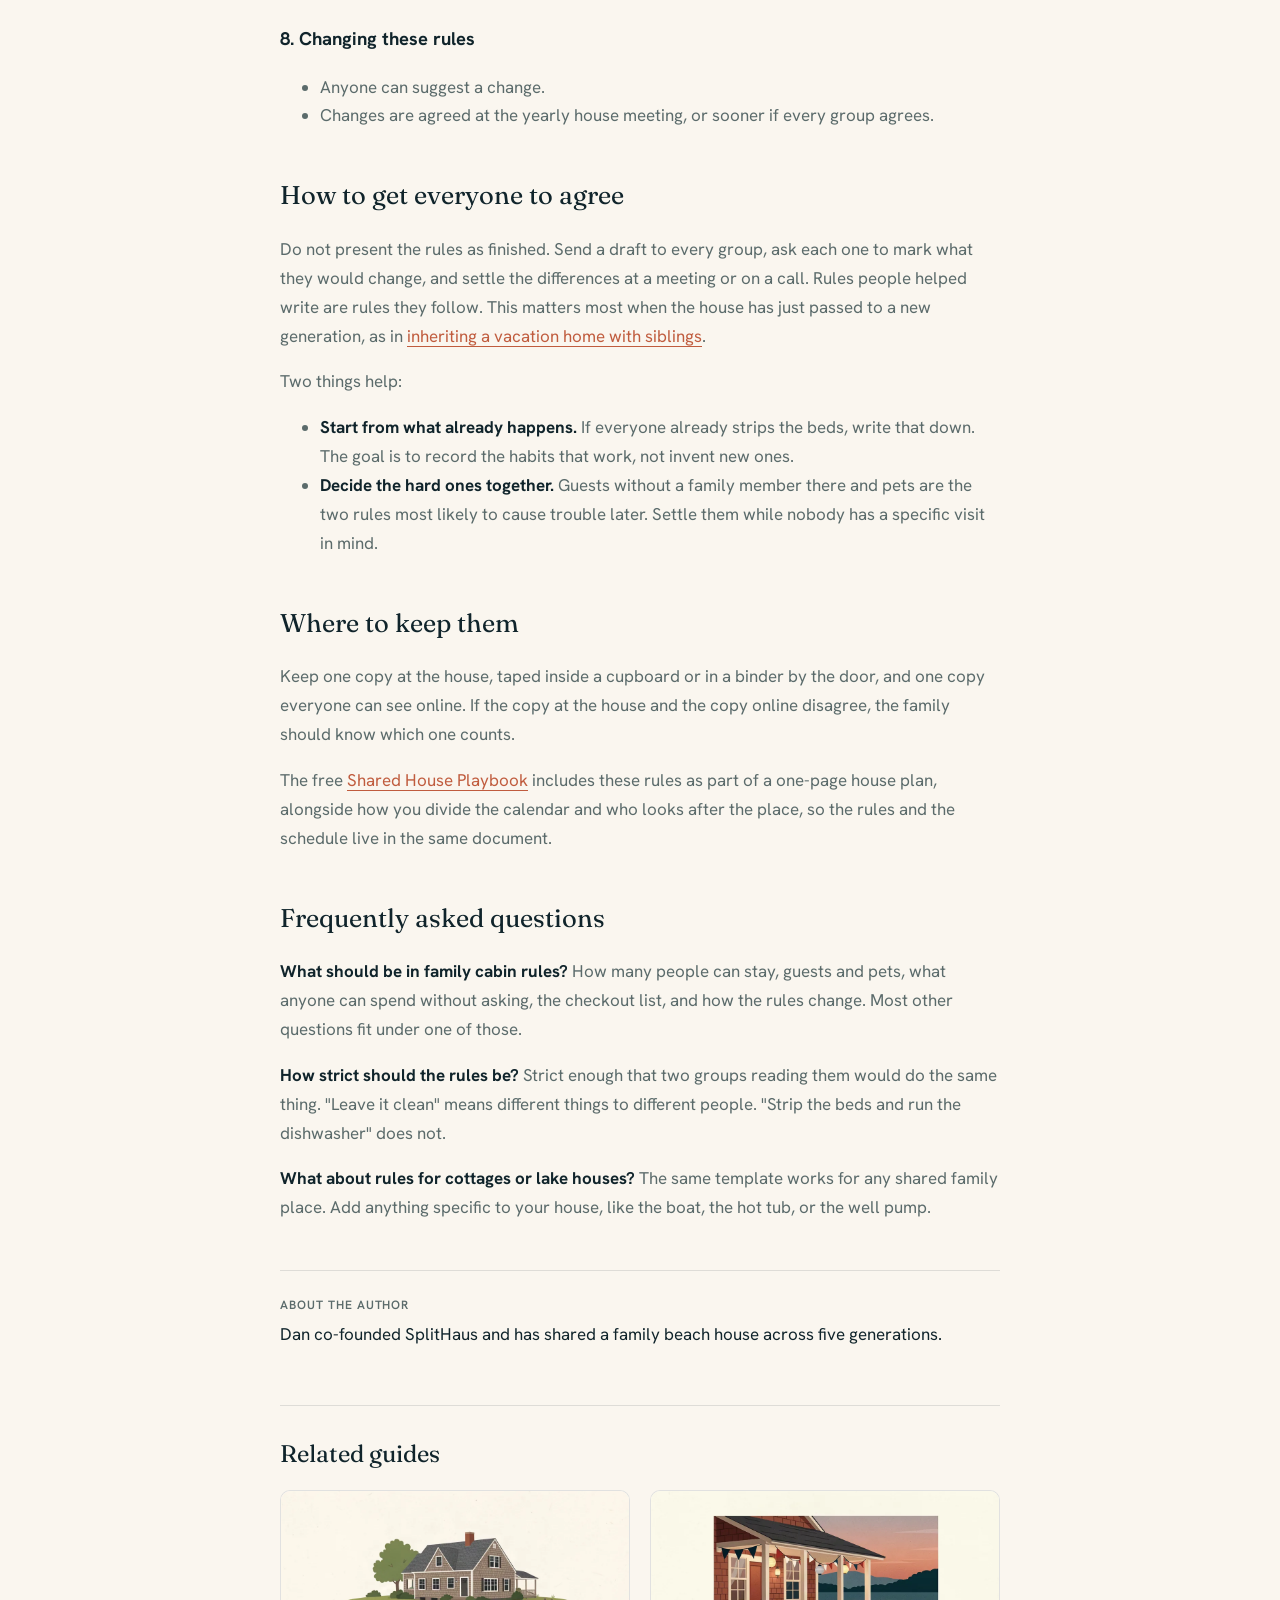
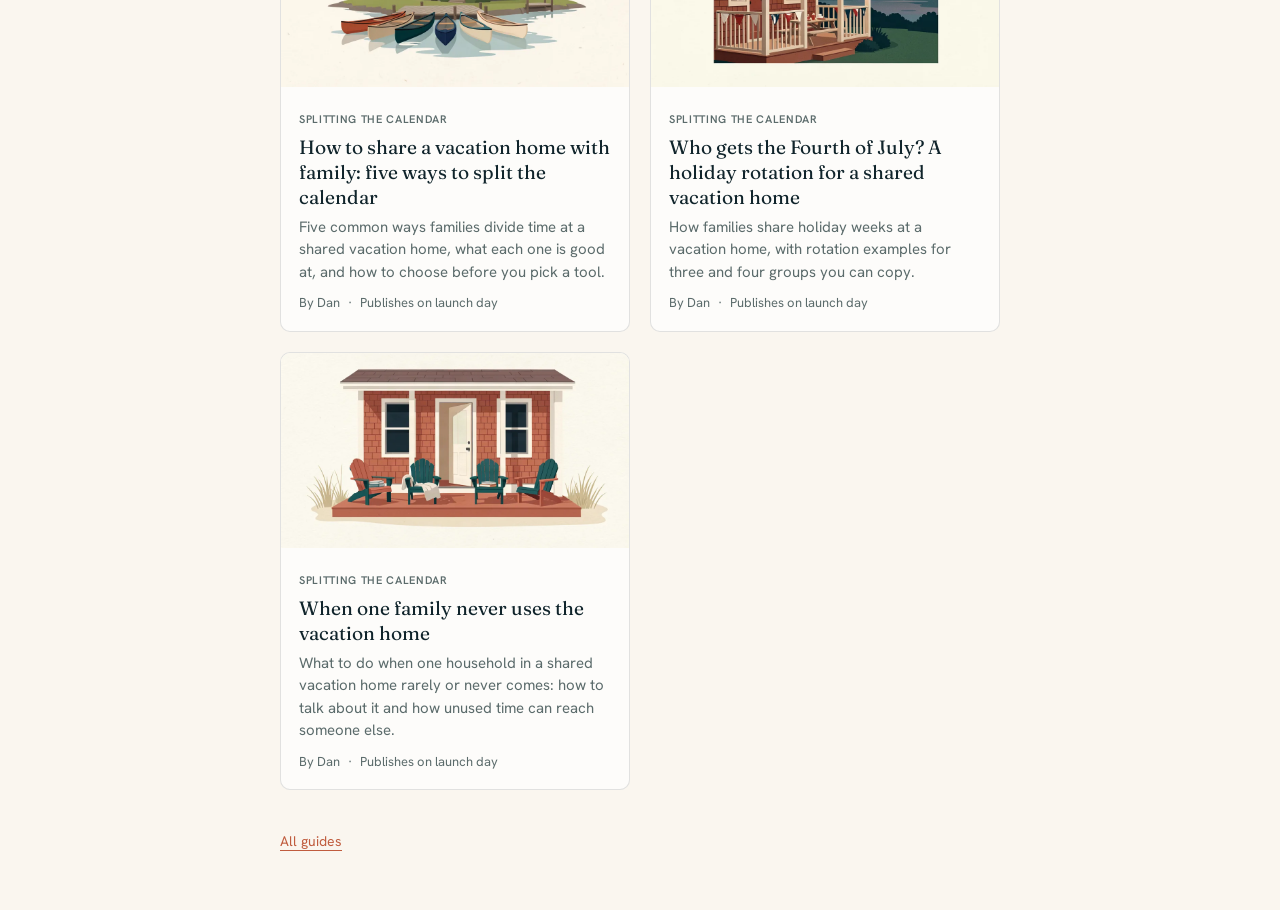
==== commit 485c6d5f: "Launch batch: posts 5 and 8, review page for Matt and Dan, cross-links" ====
--- a/family-cabin-rules-template/index.html
+++ b/family-cabin-rules-template/index.html
@@ -1,4 +1,4 @@
-<!doctype html><html lang="en"><head><meta charset="utf-8"><meta name="viewport" content="width=device-width,initial-scale=1"><title>Family cabin rules: a template your whole family can agree on | SplitHaus</title><meta name="description" content="A copy-ready set of house rules for a shared family cabin or vacation home, covering stays, guests, pets, spending, and the checkout list."><meta name="robots" content="noindex,nofollow"><link rel="preconnect" href="https://fonts.googleapis.com"><link href="https://fonts.googleapis.com/css2?family=Fraunces:opsz@9..144&family=Hanken+Grotesk:wght@400;600&display=swap" rel="stylesheet"><link rel="stylesheet" href="../style.css"></head><body><div class="banner">Draft preview for review. Not published. Not indexed.</div><article class="wrap"><nav class="crumb" aria-label="Breadcrumb"><a href="https://www.splithaus.com/">SplitHaus</a><span>/</span><a href="../">Guides</a><span>/</span><a href="../#rules">Rules and agreements</a></nav><header><h1>Family cabin rules: a template your whole family can agree on</h1><p class="meta">By Dan<span style="margin:0 8px">&middot;</span>Publishes on launch day</p></header><figure><img src="../images/rules.webp" alt="A cabin door with a checklist, a key, and a pet bed" width="1024" height="576"></figure><section class="short" aria-label="Short answer"><p class="label">Short answer</p><p class="a">Good family cabin rules cover five things: how many people can stay, guests and pets, what anyone can spend without asking, what everyone does before leaving, and how the rules change. Keep them short, agree on them together, and post them where every group can see them.</p></section><nav class="toc" aria-label="On this page"><p class="label">On this page</p><ol><li><a href="#why-write-the-rules-down">Why write the rules down</a></li><li><a href="#the-template">The template</a></li><li><a href="#how-to-get-everyone-to-agree">How to get everyone to agree</a></li><li><a href="#where-to-keep-them">Where to keep them</a></li><li><a href="#frequently-asked-questions">Frequently asked questions</a></li></ol></nav><div class="body"><p>At a shared family cabin, the questions that come up are often small ones: the dishwasher left full, the thermostat left at 78, or a guest nobody knew was coming. Written house rules settle those questions before they come up.</p>
+<!doctype html><html lang="en"><head><meta charset="utf-8"><meta name="viewport" content="width=device-width,initial-scale=1"><title>Family cabin rules: a template your whole family can agree on | SplitHaus</title><meta name="description" content="A copy-ready set of house rules for a shared family cabin or vacation home, covering stays, guests, pets, spending, and the checkout list."><meta name="robots" content="noindex,nofollow"><link rel="preconnect" href="https://fonts.googleapis.com"><link href="https://fonts.googleapis.com/css2?family=Fraunces:opsz@9..144&family=Hanken+Grotesk:wght@400;600&display=swap" rel="stylesheet"><link rel="stylesheet" href="../style.css"></head><body><div class="banner">Draft preview for Matt and Dan to review. Not published. Not indexed.</div><article class="wrap"><nav class="crumb" aria-label="Breadcrumb"><a href="https://www.splithaus.com/">SplitHaus</a><span>/</span><a href="../">Guides</a><span>/</span><a href="../#rules">Rules and agreements</a></nav><header><h1>Family cabin rules: a template your whole family can agree on</h1><p class="meta">By Dan<span style="margin:0 8px">&middot;</span>Publishes on launch day</p></header><figure><img src="../images/rules.webp" alt="A cabin door with a checklist, a key, and a pet bed" width="1024" height="576"></figure><section class="short" aria-label="Short answer"><p class="label">Short answer</p><p class="a">Good family cabin rules cover five things: how many people can stay, guests and pets, what anyone can spend without asking, what everyone does before leaving, and how the rules change. Keep them short, agree on them together, and post them where every group can see them.</p></section><nav class="toc" aria-label="On this page"><p class="label">On this page</p><ol><li><a href="#why-write-the-rules-down">Why write the rules down</a></li><li><a href="#the-template">The template</a></li><li><a href="#how-to-get-everyone-to-agree">How to get everyone to agree</a></li><li><a href="#where-to-keep-them">Where to keep them</a></li><li><a href="#frequently-asked-questions">Frequently asked questions</a></li></ol></nav><div class="body"><p>At a shared family cabin, the questions that come up are often small ones: the dishwasher left full, the thermostat left at 78, or a guest nobody knew was coming. Written house rules settle those questions before they come up.</p>
 <p>Below is a template you can copy, change, and share with your family. Each section has a few options. Pick the ones that fit your house and cross out the rest.</p>
 <h2 id="why-write-the-rules-down">Why write the rules down</h2>
 <p>Unwritten rules live in one person's head, usually whoever has been going to the cabin longest. New in-laws, grown grandchildren, and friends who visit do not know them. Writing them down does two things: everyone sees the same rules, and the rules can be changed by agreement instead of by whoever complains loudest.</p>
@@ -74,4 +74,4 @@
 <p><strong>How strict should the rules be?</strong>
 Strict enough that two groups reading them would do the same thing. "Leave it clean" means different things to different people. "Strip the beds and run the dishwasher" does not.</p>
 <p><strong>What about rules for cottages or lake houses?</strong>
-The same template works for any shared family place. Add anything specific to your house, like the boat, the hot tub, or the well pump.</p></div><aside class="author"><p class="label">About the author</p><p>Dan co-founded SplitHaus and has shared a family beach house across five generations.</p></aside><section class="related"><h2>Related guides</h2><div class="grid"><a class="card" href="../how-to-share-a-vacation-home-with-family/"><img src="../images/share.webp" alt="A lake house with a dock and canoes on calm water" loading="lazy"><div class="t"><span class="pill">Splitting the calendar</span><h3>How to share a vacation home with family: five ways to split the calendar</h3><p>Five common ways families divide time at a shared vacation home, what each one is good at, and how to choose before you pick a tool.</p><p class="by">By Dan<span style="margin:0 8px">&middot;</span>Publishes on launch day</p></div></a><a class="card" href="../inheriting-a-vacation-home-with-siblings/"><img src="../images/siblings.webp" alt="A beach house with three doors and a row of chairs facing the sea" loading="lazy"><div class="t"><span class="pill">Family situations</span><h3>Inheriting a vacation home with siblings: making a schedule that works</h3><p>When siblings inherit a family vacation home together, these are the scheduling questions to settle first, and the ones to take to a professional.</p><p class="by">By Dan<span style="margin:0 8px">&middot;</span>Publishes week 1 after launch</p></div></a></div></section><footer class="f"><a href="../">All guides</a></footer></article></body></html>+The same template works for any shared family place. Add anything specific to your house, like the boat, the hot tub, or the well pump.</p></div><aside class="author"><p class="label">About the author</p><p>Dan co-founded SplitHaus and has shared a family beach house across five generations.</p></aside><section class="related"><h2>Related guides</h2><div class="grid"><a class="card" href="../how-to-share-a-vacation-home-with-family/"><img src="../images/share.webp" alt="A lake house with a dock and canoes on calm water" loading="lazy"><div class="t"><span class="pill">Splitting the calendar</span><h3>How to share a vacation home with family: five ways to split the calendar</h3><p>Five common ways families divide time at a shared vacation home, what each one is good at, and how to choose before you pick a tool.</p><p class="by">By Dan<span style="margin:0 8px">&middot;</span>Publishes on launch day</p></div></a><a class="card" href="../who-gets-the-fourth-of-july/"><img src="../images/fourth.webp" alt="A lakeside cabin porch with red, white, and blue bunting and a table set for dinner" loading="lazy"><div class="t"><span class="pill">Splitting the calendar</span><h3>Who gets the Fourth of July? A holiday rotation for a shared vacation home</h3><p>How families share holiday weeks at a vacation home, with rotation examples for three and four groups you can copy.</p><p class="by">By Dan<span style="margin:0 8px">&middot;</span>Publishes on launch day</p></div></a><a class="card" href="../when-one-family-never-uses-the-vacation-home/"><img src="../images/unused.webp" alt="A porch with four chairs, one empty and set a little apart, by an open front door" loading="lazy"><div class="t"><span class="pill">Splitting the calendar</span><h3>When one family never uses the vacation home</h3><p>What to do when one household in a shared vacation home rarely or never comes: how to talk about it and how unused time can reach someone else.</p><p class="by">By Dan<span style="margin:0 8px">&middot;</span>Publishes on launch day</p></div></a></div></section><footer class="f"><a href="../">All guides</a></footer></article></body></html>
--- a/style.css
+++ b/style.css
@@ -38,4 +38,5 @@
 
 .card p.by{margin-top:10px;font-size:13px;color:var(--muted)}
 .author{margin-top:48px;border-top:1px solid var(--line);padding-top:20px}.author p{margin:4px 0 0}
+.checks li{margin:8px 0}
 footer.f{margin-top:40px;font-size:14px}
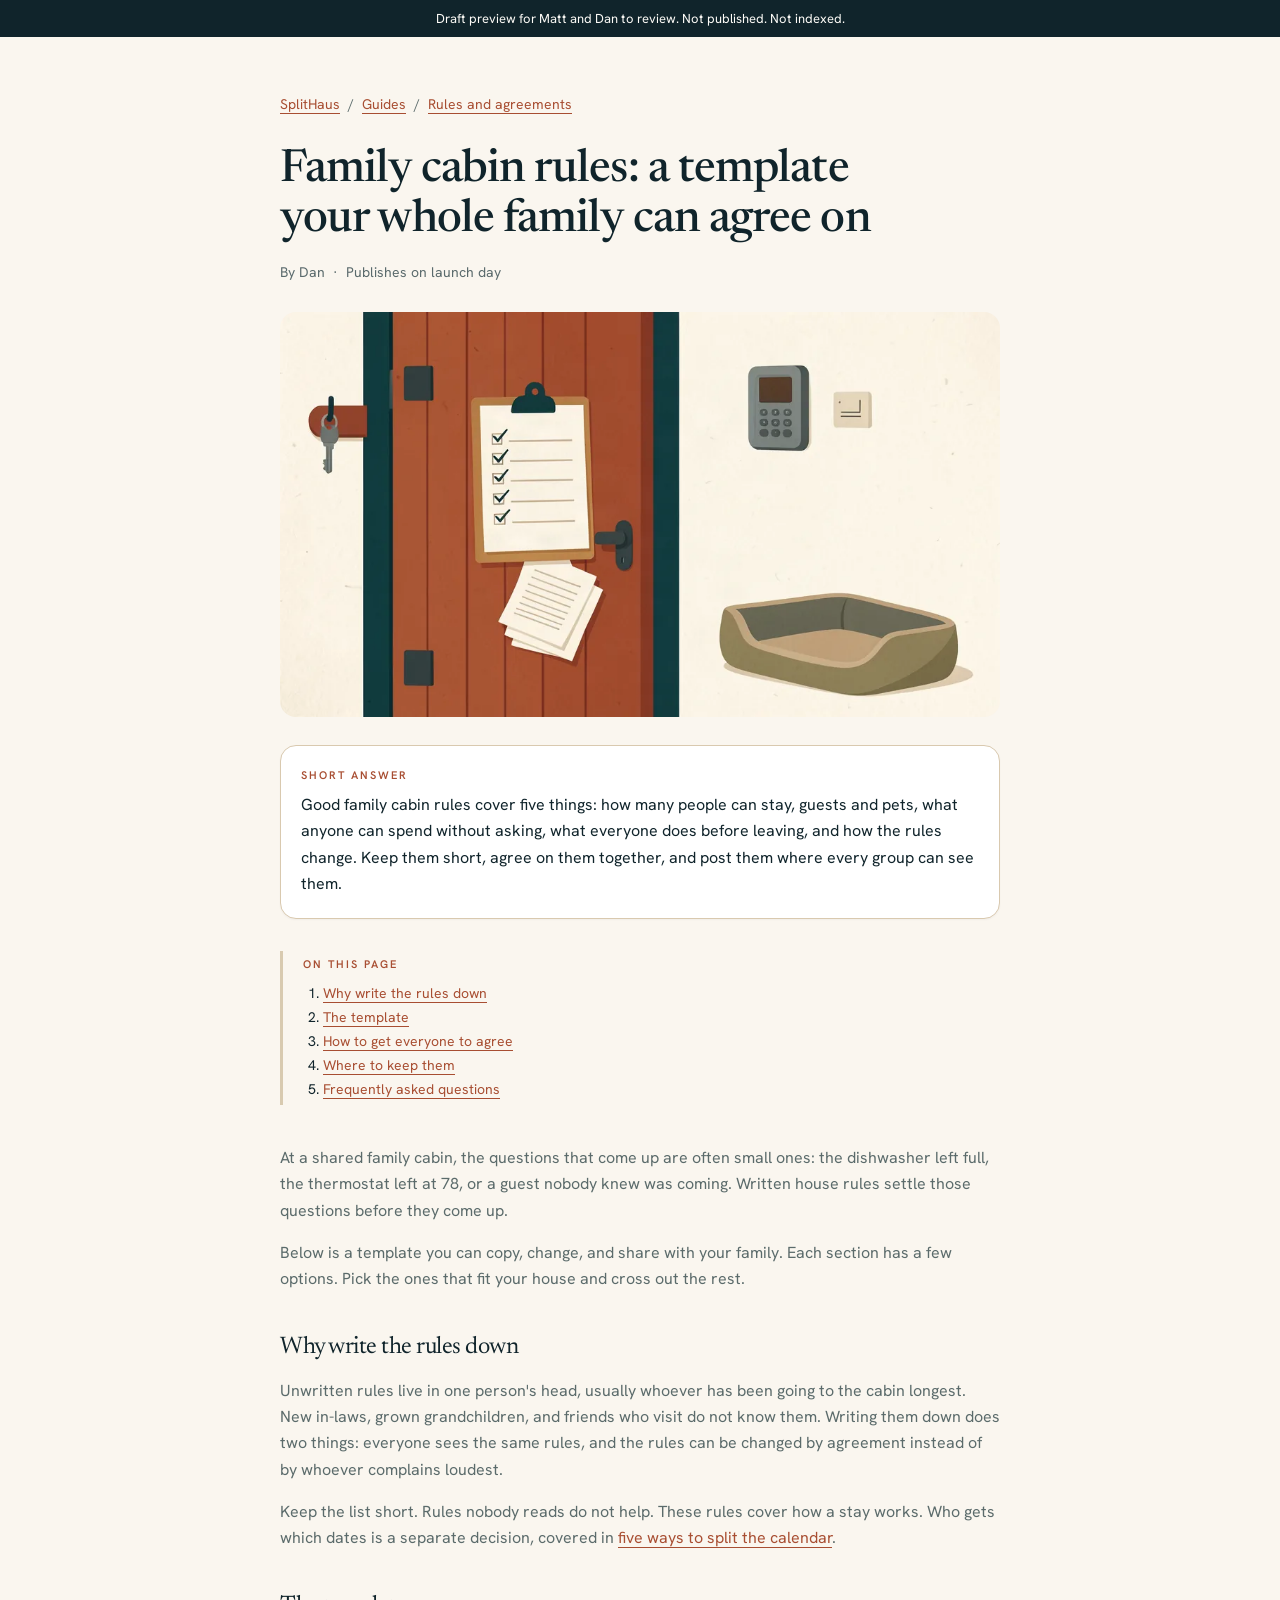
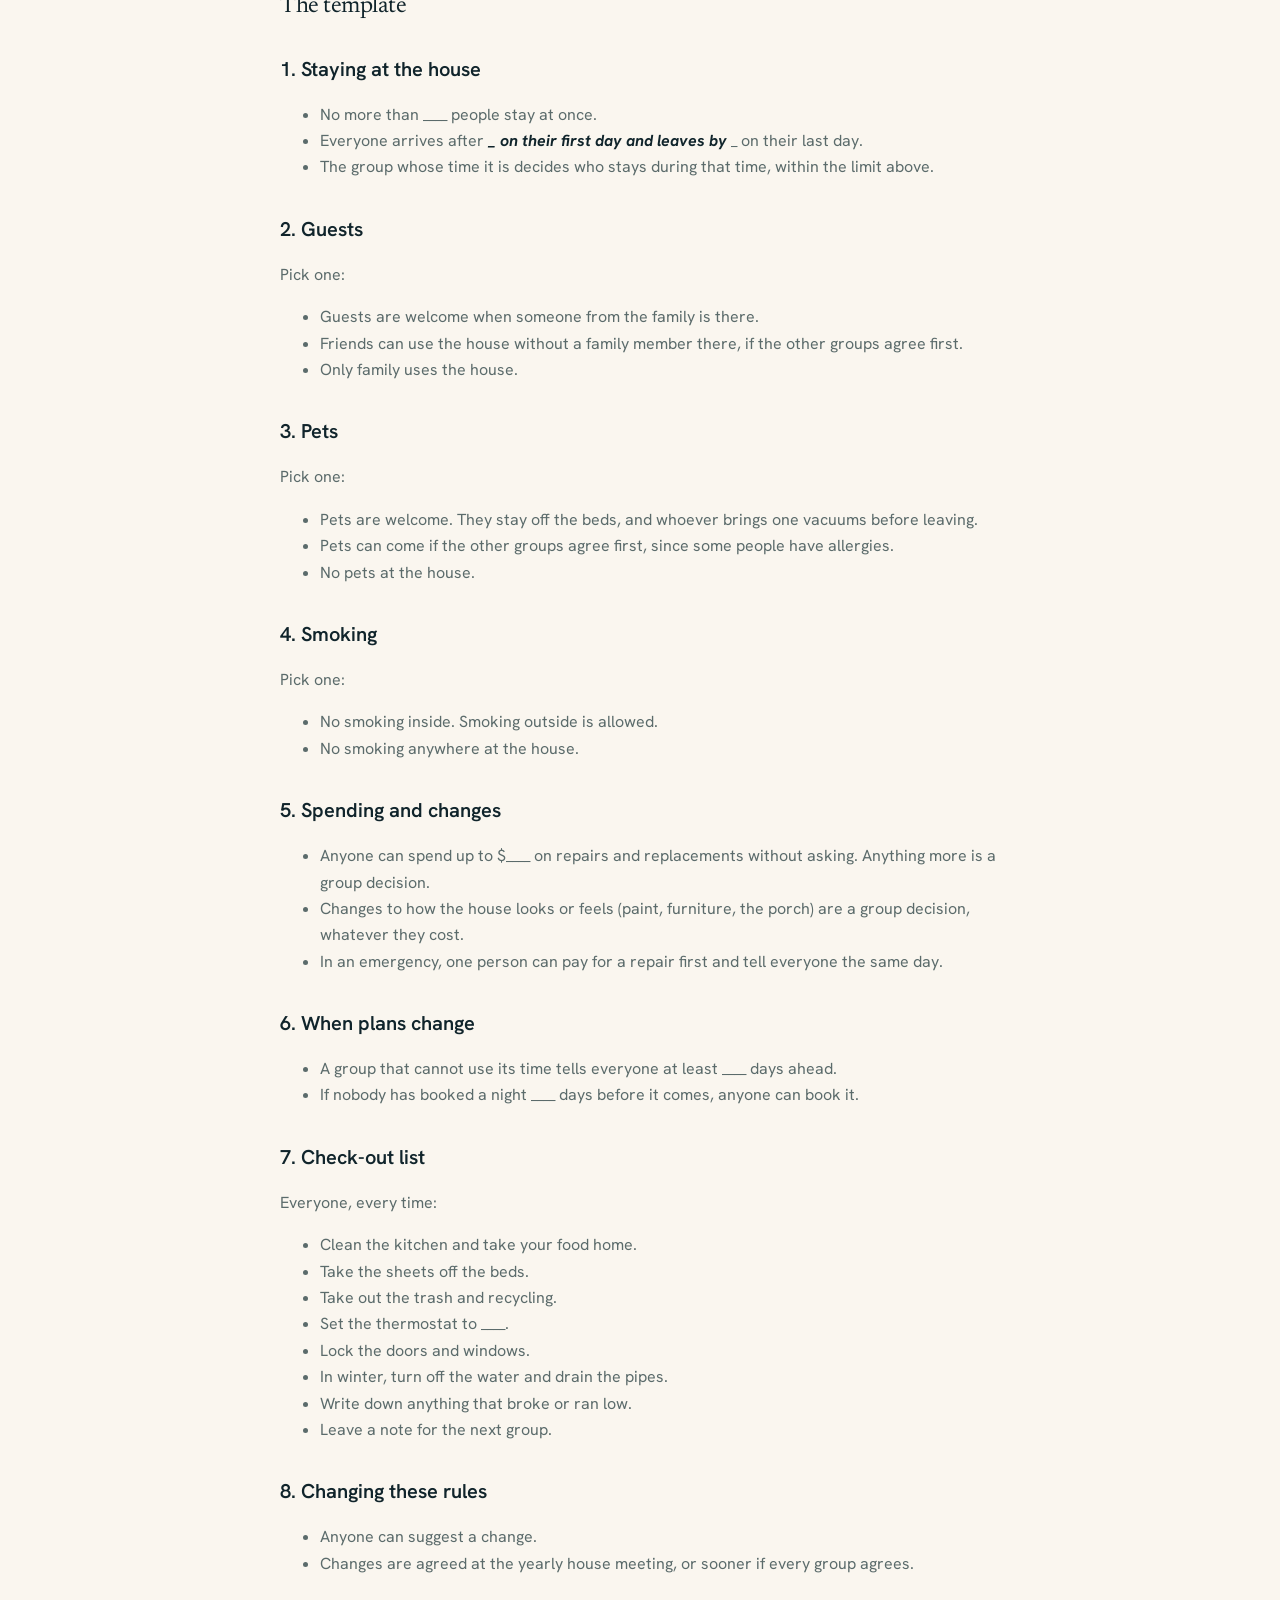
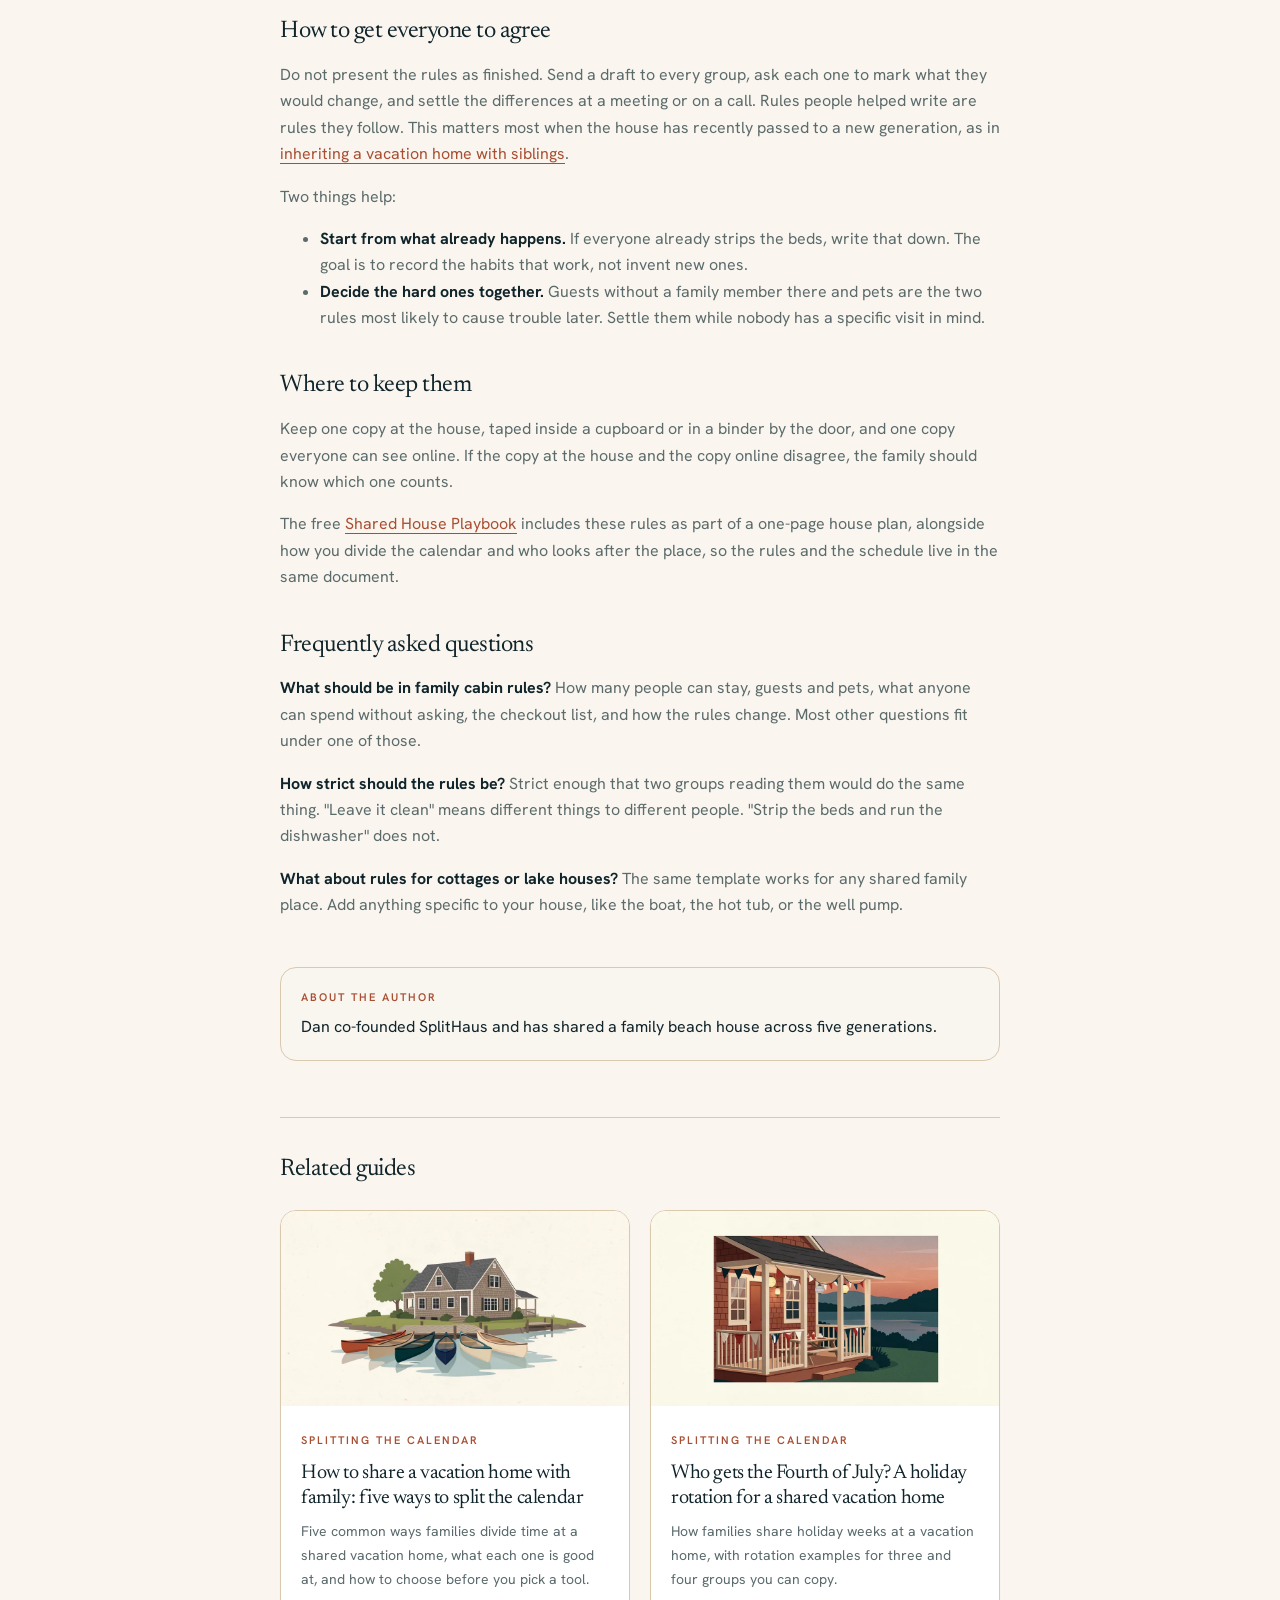
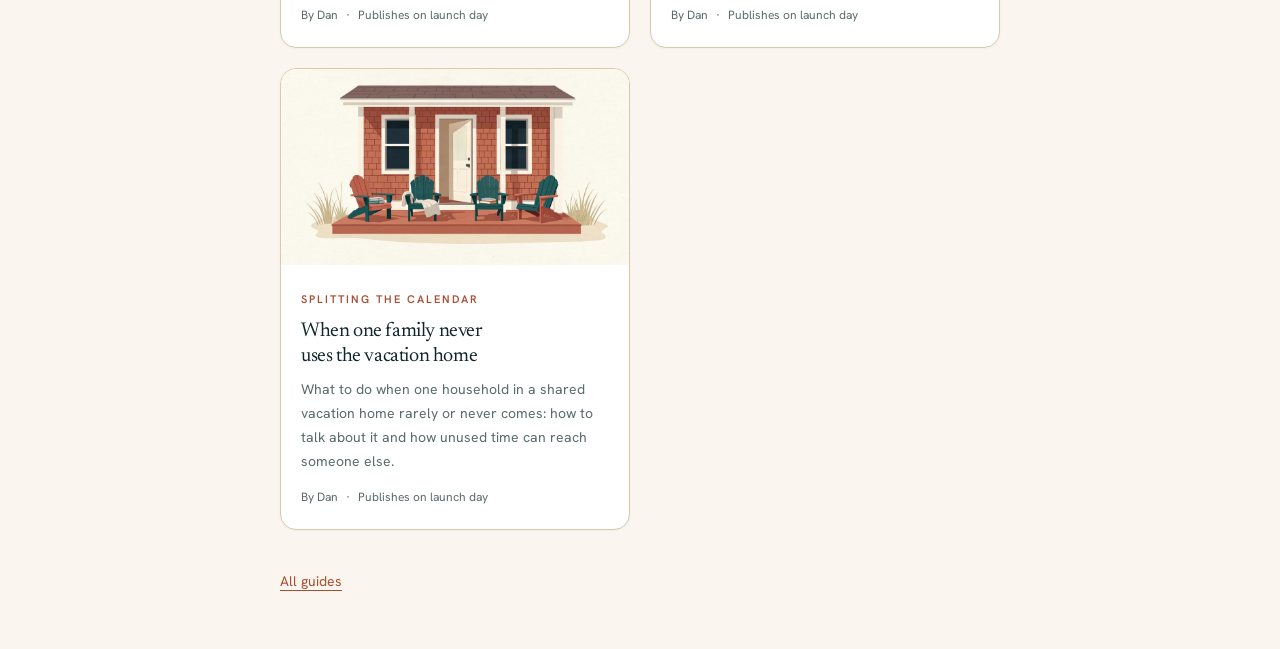
==== commit df206c28: "Apply SplitHaus brand guidelines: Newsreader serif, brand tokens, eyebrows, cards, CTA, wording" ====
--- a/family-cabin-rules-template/index.html
+++ b/family-cabin-rules-template/index.html
@@ -1,4 +1,4 @@
-<!doctype html><html lang="en"><head><meta charset="utf-8"><meta name="viewport" content="width=device-width,initial-scale=1"><title>Family cabin rules: a template your whole family can agree on | SplitHaus</title><meta name="description" content="A copy-ready set of house rules for a shared family cabin or vacation home, covering stays, guests, pets, spending, and the checkout list."><meta name="robots" content="noindex,nofollow"><link rel="preconnect" href="https://fonts.googleapis.com"><link href="https://fonts.googleapis.com/css2?family=Fraunces:opsz@9..144&family=Hanken+Grotesk:wght@400;600&display=swap" rel="stylesheet"><link rel="stylesheet" href="../style.css"></head><body><div class="banner">Draft preview for Matt and Dan to review. Not published. Not indexed.</div><article class="wrap"><nav class="crumb" aria-label="Breadcrumb"><a href="https://www.splithaus.com/">SplitHaus</a><span>/</span><a href="../">Guides</a><span>/</span><a href="../#rules">Rules and agreements</a></nav><header><h1>Family cabin rules: a template your whole family can agree on</h1><p class="meta">By Dan<span style="margin:0 8px">&middot;</span>Publishes on launch day</p></header><figure><img src="../images/rules.webp" alt="A cabin door with a checklist, a key, and a pet bed" width="1024" height="576"></figure><section class="short" aria-label="Short answer"><p class="label">Short answer</p><p class="a">Good family cabin rules cover five things: how many people can stay, guests and pets, what anyone can spend without asking, what everyone does before leaving, and how the rules change. Keep them short, agree on them together, and post them where every group can see them.</p></section><nav class="toc" aria-label="On this page"><p class="label">On this page</p><ol><li><a href="#why-write-the-rules-down">Why write the rules down</a></li><li><a href="#the-template">The template</a></li><li><a href="#how-to-get-everyone-to-agree">How to get everyone to agree</a></li><li><a href="#where-to-keep-them">Where to keep them</a></li><li><a href="#frequently-asked-questions">Frequently asked questions</a></li></ol></nav><div class="body"><p>At a shared family cabin, the questions that come up are often small ones: the dishwasher left full, the thermostat left at 78, or a guest nobody knew was coming. Written house rules settle those questions before they come up.</p>
+<!doctype html><html lang="en"><head><meta charset="utf-8"><meta name="viewport" content="width=device-width,initial-scale=1"><title>Family cabin rules: a template your whole family can agree on | SplitHaus</title><meta name="description" content="A copy-ready set of house rules for a shared family cabin or vacation home, covering stays, guests, pets, spending, and the checkout list."><meta name="robots" content="noindex,nofollow"><link rel="preconnect" href="https://fonts.googleapis.com"><link href="https://fonts.googleapis.com/css2?family=Newsreader:ital,opsz,wght@0,6..72,200..800;1,6..72,200..800&family=Hanken+Grotesk:wght@400;500;600;700&display=swap" rel="stylesheet"><link rel="stylesheet" href="../style.css"></head><body><div class="banner">Draft preview for Matt and Dan to review. Not published. Not indexed.</div><article class="wrap"><nav class="crumb" aria-label="Breadcrumb"><a href="https://www.splithaus.com/">SplitHaus</a><span>/</span><a href="../">Guides</a><span>/</span><a href="../#rules">Rules and agreements</a></nav><header><h1>Family cabin rules: a template your whole family can agree on</h1><p class="meta">By Dan<span style="margin:0 8px">&middot;</span>Publishes on launch day</p></header><figure><img src="../images/rules.webp" alt="A cabin door with a checklist, a key, and a pet bed" width="1024" height="576"></figure><section class="short surface" aria-label="Short answer"><p class="label">Short answer</p><p class="a">Good family cabin rules cover five things: how many people can stay, guests and pets, what anyone can spend without asking, what everyone does before leaving, and how the rules change. Keep them short, agree on them together, and post them where every group can see them.</p></section><nav class="toc" aria-label="On this page"><p class="label">On this page</p><ol><li><a href="#why-write-the-rules-down">Why write the rules down</a></li><li><a href="#the-template">The template</a></li><li><a href="#how-to-get-everyone-to-agree">How to get everyone to agree</a></li><li><a href="#where-to-keep-them">Where to keep them</a></li><li><a href="#frequently-asked-questions">Frequently asked questions</a></li></ol></nav><div class="body"><p>At a shared family cabin, the questions that come up are often small ones: the dishwasher left full, the thermostat left at 78, or a guest nobody knew was coming. Written house rules settle those questions before they come up.</p>
 <p>Below is a template you can copy, change, and share with your family. Each section has a few options. Pick the ones that fit your house and cross out the rest.</p>
 <h2 id="why-write-the-rules-down">Why write the rules down</h2>
 <p>Unwritten rules live in one person's head, usually whoever has been going to the cabin longest. New in-laws, grown grandchildren, and friends who visit do not know them. Writing them down does two things: everyone sees the same rules, and the rules can be changed by agreement instead of by whoever complains loudest.</p>
@@ -27,13 +27,13 @@
 <h3 id="4-smoking">4. Smoking</h3>
 <p>Pick one:</p>
 <ul>
-<li>No smoking inside. Outside is fine.</li>
+<li>No smoking inside. Smoking outside is allowed.</li>
 <li>No smoking anywhere at the house.</li>
 </ul>
 <h3 id="5-spending-and-changes">5. Spending and changes</h3>
 <ul>
 <li>Anyone can spend up to $____ on repairs and replacements without asking. Anything more is a group decision.</li>
-<li>Changes to how the house looks or feels (paint, furniture, the dock) are a group decision, whatever they cost.</li>
+<li>Changes to how the house looks or feels (paint, furniture, the porch) are a group decision, whatever they cost.</li>
 <li>In an emergency, one person can pay for a repair first and tell everyone the same day.</li>
 </ul>
 <h3 id="6-when-plans-change">6. When plans change</h3>
@@ -41,7 +41,7 @@
 <li>A group that cannot use its time tells everyone at least ____ days ahead.</li>
 <li>If nobody has booked a night ____ days before it comes, anyone can book it.</li>
 </ul>
-<h3 id="7-before-you-leave">7. Before you leave</h3>
+<h3 id="7-check-out-list">7. Check-out list</h3>
 <p>Everyone, every time:</p>
 <ul>
 <li>Clean the kitchen and take your food home.</li>
@@ -59,7 +59,7 @@
 <li>Changes are agreed at the yearly house meeting, or sooner if every group agrees.</li>
 </ul>
 <h2 id="how-to-get-everyone-to-agree">How to get everyone to agree</h2>
-<p>Do not present the rules as finished. Send a draft to every group, ask each one to mark what they would change, and settle the differences at a meeting or on a call. Rules people helped write are rules they follow. This matters most when the house has just passed to a new generation, as in <a href="../inheriting-a-vacation-home-with-siblings/">inheriting a vacation home with siblings</a>.</p>
+<p>Do not present the rules as finished. Send a draft to every group, ask each one to mark what they would change, and settle the differences at a meeting or on a call. Rules people helped write are rules they follow. This matters most when the house has recently passed to a new generation, as in <a href="../inheriting-a-vacation-home-with-siblings/">inheriting a vacation home with siblings</a>.</p>
 <p>Two things help:</p>
 <ul>
 <li><strong>Start from what already happens.</strong> If everyone already strips the beds, write that down. The goal is to record the habits that work, not invent new ones.</li>
--- a/style.css
+++ b/style.css
@@ -1,42 +1,53 @@
 
-:root{--cream:#faf6ef;--navy:#10242b;--teal:#1c3b44;--terra:#c05c3e;--sand:#d8cab0;--muted:#5b6b6b;--line:rgba(16,36,43,.12)}
-*{box-sizing:border-box}body{margin:0;background:var(--cream);color:var(--navy);font:17px/1.7 "Hanken Grotesk",-apple-system,BlinkMacSystemFont,"Segoe UI",sans-serif}
-.banner{background:var(--teal);color:#fff;font-size:13px;text-align:center;padding:8px 12px}
-.wrap{max-width:48rem;margin:0 auto;padding:56px 24px}.wide{max-width:72rem}
-a{color:var(--terra);text-underline-offset:4px}a:hover{color:#d4775b}
-nav.crumb{font-size:14px;margin-bottom:28px}nav.crumb span{margin:0 8px;color:var(--muted)}
-h1{font-family:"Fraunces",Georgia,serif;font-weight:400;font-size:2.25rem;line-height:1.2;margin:0}
-.lead{font-size:1.15rem;color:var(--muted);max-width:44rem;margin:16px 0 0}
-.meta{margin-top:14px;font-size:14px;color:var(--muted)}
-figure{margin:28px 0}figure img{width:100%;height:auto;border-radius:8px;display:block}
-.short{margin:0 0 28px;border:1px solid var(--line);background:rgba(255,255,255,.6);border-radius:8px;padding:20px}
-.label{margin:0;font-size:12px;font-weight:600;letter-spacing:.08em;text-transform:uppercase;color:var(--muted)}
-.short p.a{margin:8px 0 0}
-.toc{margin:0 0 36px;border-left:3px solid var(--sand);padding:4px 0 4px 18px}.toc ol{margin:8px 0 0;padding-left:20px;font-size:15px}.toc li{margin:2px 0}
-.body{color:var(--muted)}.body h2{font-family:"Fraunces",Georgia,serif;font-weight:400;color:var(--navy);font-size:1.6rem;margin:44px 0 12px;scroll-margin-top:16px}
-.body h3{color:var(--navy);font-size:1.15rem;margin:28px 0 8px}.body strong{color:var(--navy)}
-table{border-collapse:collapse;width:100%;font-size:15px;margin:24px 0}th,td{border-bottom:1px solid var(--line);padding:10px 8px;text-align:left;vertical-align:top}th{color:var(--navy)}
-.grid{display:grid;align-items:stretch;grid-template-columns:repeat(auto-fill,minmax(260px,1fr));gap:20px;margin:16px 0 0}
-.card{display:flex;flex-direction:column;border:1px solid var(--line);background:rgba(255,255,255,.65);border-radius:10px;overflow:hidden;text-decoration:none;color:var(--navy)}
-a.card:hover{border-color:var(--terra)}
+/* Tokens from apps/splithaus/app/globals.css (BRAND_GUIDELINES.md section 3). */
+:root{--cream:#faf6ef;--cream-dark:#f0e9dc;--paper:#fdfbf7;--ink-band:#10242b;--navy:#10242b;--terra:#c05c3e;--terra-deep:#a84e32;
+--cta:#a84e32;--cta-hover:#8f4229;--sand:#d8cab0;--text-muted:#5b6b6b;--muted-fg:hsl(188 9% 39%);--border:hsl(36 36% 77%);--card:#fff;
+--elev-card:0 1px 2px rgb(16 36 43 / .04);--elev-ledger-sm:0 6px 18px -8px rgb(16 36 43 / .18)}
+*{box-sizing:border-box}body{margin:0;background:var(--cream);color:var(--navy);font:1rem/1.65 "Hanken Grotesk",ui-sans-serif,system-ui,sans-serif}
+.banner{background:var(--ink-band);color:var(--paper);font-size:.8125rem;text-align:center;padding:8px 12px}
+.wrap{max-width:48rem;margin:0 auto;padding:3.5rem 1.5rem}.wide{max-width:72rem}
+a{color:var(--terra-deep);text-underline-offset:4px}a:hover{color:var(--navy)}
+nav.crumb{font-size:.875rem;margin-bottom:1.75rem}nav.crumb span{margin:0 8px;color:var(--text-muted)}
+.serif,h1{font-family:"Newsreader","Iowan Old Style","Palatino Linotype",Palatino,Georgia,serif;text-wrap:balance}
+h1{font-weight:500;letter-spacing:-.02em;line-height:1.06;font-size:clamp(2.25rem,6vw,3.3rem);margin:0}
+article h1{font-size:clamp(2rem,5vw,2.85rem);line-height:1.1}
+.lead{font-size:1.15rem;line-height:1.65;color:var(--text-muted);max-width:34rem;margin:1rem 0 0}
+.meta{margin-top:1rem;font-size:.875rem;color:var(--muted-fg)}
+figure{margin:1.75rem 0}figure img{width:100%;height:auto;border-radius:1rem;display:block}
+.surface{border:1px solid var(--border);background:var(--card);border-radius:1rem;box-shadow:var(--elev-card)}
+.short{margin:0 0 2rem;padding:1.25rem}
+.label{margin:0;font-size:.6875rem;font-weight:600;letter-spacing:.18em;text-transform:uppercase;color:var(--terra-deep)}
+.label.rule{display:flex;align-items:center;gap:.75rem}.label.rule:before{content:"";height:1px;width:1.75rem;background:rgb(168 78 50 / .6)}
+.short p.a{margin:.5rem 0 0}
+.toc{margin:0 0 2.5rem;border-left:3px solid var(--sand);padding:4px 0 4px 1.25rem}.toc ol{margin:.5rem 0 0;padding-left:1.25rem;font-size:.875rem;line-height:1.5rem}
+.body{color:var(--text-muted)}.body h2{font-family:"Newsreader",Georgia,serif;font-weight:400;letter-spacing:-.02em;line-height:1.2;color:var(--navy);font-size:1.5rem;margin:2.5rem 0 .75rem;scroll-margin-top:16px;text-wrap:balance}
+.body h3{color:var(--navy);font-size:1.25rem;font-weight:600;margin:2rem 0 .5rem}.body strong{color:var(--navy)}
+table{border-collapse:collapse;width:100%;font-size:.875rem;margin:1.5rem 0;font-variant-numeric:tabular-nums}th,td{border-bottom:1px solid var(--border);padding:.5rem .75rem;text-align:left;vertical-align:top}th{color:var(--navy)}
+.grid{display:grid;align-items:stretch;grid-template-columns:repeat(auto-fill,minmax(16.25rem,1fr));gap:1.25rem;margin:1.25rem 0 0}
+.card{display:flex;flex-direction:column;overflow:hidden;text-decoration:none;color:var(--navy);border:1px solid var(--border);background:var(--card);border-radius:1rem;box-shadow:var(--elev-card);transition:transform .2s,box-shadow .2s,border-color .2s}
+@media (hover:hover) and (pointer:fine){a.card:hover{transform:translateY(-4px);box-shadow:var(--elev-ledger-sm);border-color:#d9a895;color:var(--navy)}}
+@media (prefers-reduced-motion:reduce){.card{transition:none}a.card:hover{transform:none}}
 .card img{width:100%;aspect-ratio:16/9;object-fit:cover;display:block}
-.card .ph{display:block;aspect-ratio:16/9;background:repeating-linear-gradient(135deg,#efe8db 0 12px,#f4eee4 12px 24px)}
-.card div.t{padding:16px 18px 18px}.card h3{font-family:"Fraunces",Georgia,serif;font-weight:400;font-size:1.2rem;line-height:1.3;margin:0 0 6px}
-.card p{margin:0;font-size:15px;color:var(--muted);line-height:1.5}
-.card.soon{background:transparent;border:1px dashed rgba(16,36,43,.25);box-shadow:none}.card.soon div.t{padding:18px}.card.soon h3{color:var(--muted);font-size:1.1rem}.pill{display:inline-block;font-size:11px;font-weight:600;letter-spacing:.06em;text-transform:uppercase;color:var(--muted);margin-bottom:6px}
-.card.feature{display:grid;grid-template-columns:1.3fr 1fr;margin-top:12px}
-.card.feature img{height:100%;aspect-ratio:auto;min-height:280px}.card.feature div.t{padding:28px;align-self:center}.card.feature h3{font-size:1.6rem}
-@media(max-width:760px){.card.feature{grid-template-columns:1fr}.card.feature img{min-height:0;aspect-ratio:16/9}}
-section.topic{margin-top:56px}section.topic h2{font-family:"Fraunces",Georgia,serif;font-weight:400;font-size:1.7rem;margin:0}
-section.topic p.d{margin:4px 0 0;color:var(--muted)}
-.faq{margin-top:64px}.faq h2{font-family:"Fraunces",Georgia,serif;font-weight:400;font-size:1.7rem;margin:0 0 8px}
-.faq details{border-bottom:1px solid var(--line);padding:14px 0}.faq summary{cursor:pointer;font-weight:600}.faq p{margin:8px 0 0;color:var(--muted)}
-.cta{margin-top:64px;background:var(--teal);color:#fff;border-radius:12px;padding:32px}.cta h2{font-family:"Fraunces",Georgia,serif;font-weight:400;margin:0 0 8px;font-size:1.6rem}
-.cta p{margin:0 0 18px;color:#dfe7e7}.btn{display:inline-block;background:var(--terra);color:#fff;text-decoration:none;padding:10px 18px;border-radius:8px;font-weight:600}.btn:hover{color:#fff;background:#d4775b}
-.related{margin-top:56px;border-top:1px solid var(--line);padding-top:28px}.related h2{font-family:"Fraunces",Georgia,serif;font-weight:400;font-size:1.5rem;margin:0}
-.part{font-size:14px;color:var(--muted);margin:0 0 18px}
-
-.card p.by{margin-top:10px;font-size:13px;color:var(--muted)}
-.author{margin-top:48px;border-top:1px solid var(--line);padding-top:20px}.author p{margin:4px 0 0}
+.card div.t{padding:1.25rem}.card h3{font-family:"Newsreader",Georgia,serif;font-weight:400;letter-spacing:-.02em;font-size:1.25rem;line-height:1.25;margin:.5rem 0 .5rem;text-wrap:balance}
+.card p{margin:0;font-size:.875rem;color:var(--muted-fg);line-height:1.5rem}
+.card.soon{background:transparent;border:1px dashed var(--border);box-shadow:none}.card.soon h3{color:var(--text-muted);font-size:1.1rem}
+.pill{font-size:.6875rem;font-weight:600;letter-spacing:.18em;text-transform:uppercase;color:var(--terra-deep)}
+.card.feature{display:grid;grid-template-columns:1.3fr 1fr;margin-top:.75rem}
+.card.feature img{height:100%;aspect-ratio:auto;min-height:17.5rem}.card.feature div.t{padding:2rem;align-self:center}.card.feature h3{font-size:1.75rem}
+@media(max-width:760px){.card.feature{grid-template-columns:1fr}.card.feature img{min-height:0;aspect-ratio:16/9}.card.feature div.t{padding:1.25rem}}
+section.topic{margin-top:3.5rem}section.topic h2,.faq h2{font-family:"Newsreader",Georgia,serif;font-weight:500;letter-spacing:-.03em;line-height:1.08;font-size:2rem;margin:0;text-wrap:balance}
+@media(min-width:640px){section.topic h2,.faq h2{font-size:2.25rem}}
+section.topic p.d{margin:.5rem 0 0;color:var(--text-muted);max-width:65ch}
+.faq{margin-top:4rem}.faq .surface{margin-top:1.25rem;padding:0 1.25rem}
+.faq details{border-top:1px solid var(--border)}.faq details:first-child{border-top:0}
+.faq summary{cursor:pointer;font-weight:600;min-height:3rem;display:flex;align-items:center;padding:.75rem 0}.faq p{margin:0;padding-bottom:1rem;color:var(--text-muted);max-width:65ch}
+.cta{margin-top:4rem;background:var(--ink-band);color:var(--paper);border-radius:24px;padding:2rem;box-shadow:0 10px 15px -3px rgb(0 0 0 / .1)}
+.cta h2{font-family:"Newsreader",Georgia,serif;font-weight:400;letter-spacing:-.02em;margin:0 0 .5rem;font-size:1.875rem}
+.cta p{margin:0 0 1.5rem;opacity:.85;max-width:65ch}
+.btn{display:inline-flex;align-items:center;min-height:3rem;background:var(--cta);color:#fff;text-decoration:none;padding:.75rem 1.25rem;border-radius:.75rem;font-weight:600}.btn:hover{color:#fff;background:var(--cta-hover)}
+.related{margin-top:3.5rem;border-top:1px solid var(--border);padding-top:2rem}.related h2{font-family:"Newsreader",Georgia,serif;font-weight:400;letter-spacing:-.02em;font-size:1.5rem;margin:0}
+.part{font-size:.875rem;color:var(--muted-fg);margin:0 0 1.25rem}
+.author{margin-top:3rem;padding:1.25rem;border:1px solid var(--border);background:rgb(250 246 239 / .5);border-radius:1rem}.author p{margin:.5rem 0 0;color:var(--navy)}.author p.label{margin:0;color:var(--terra-deep)}
+.card p.by{margin-top:.75rem;font-size:.75rem}
 .checks li{margin:8px 0}
-footer.f{margin-top:40px;font-size:14px}
+footer.f{margin-top:2.5rem;font-size:.875rem}
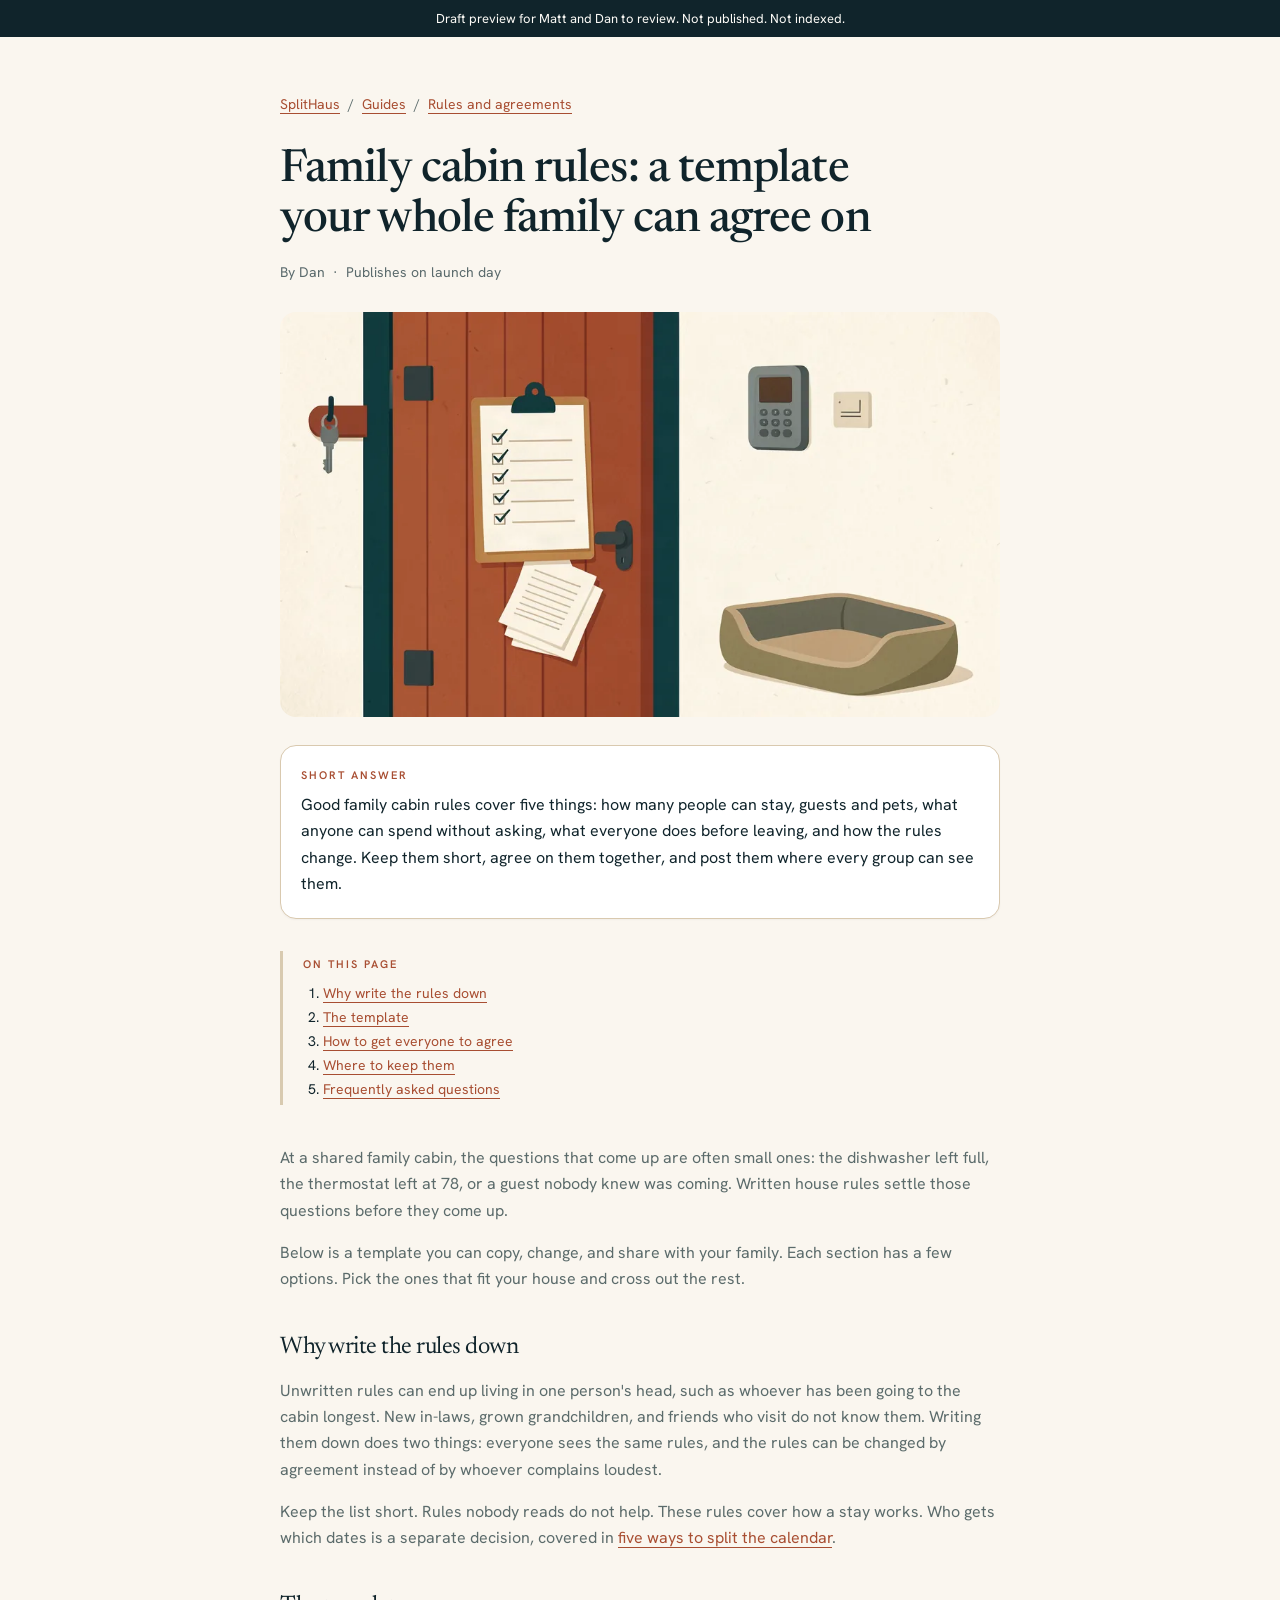
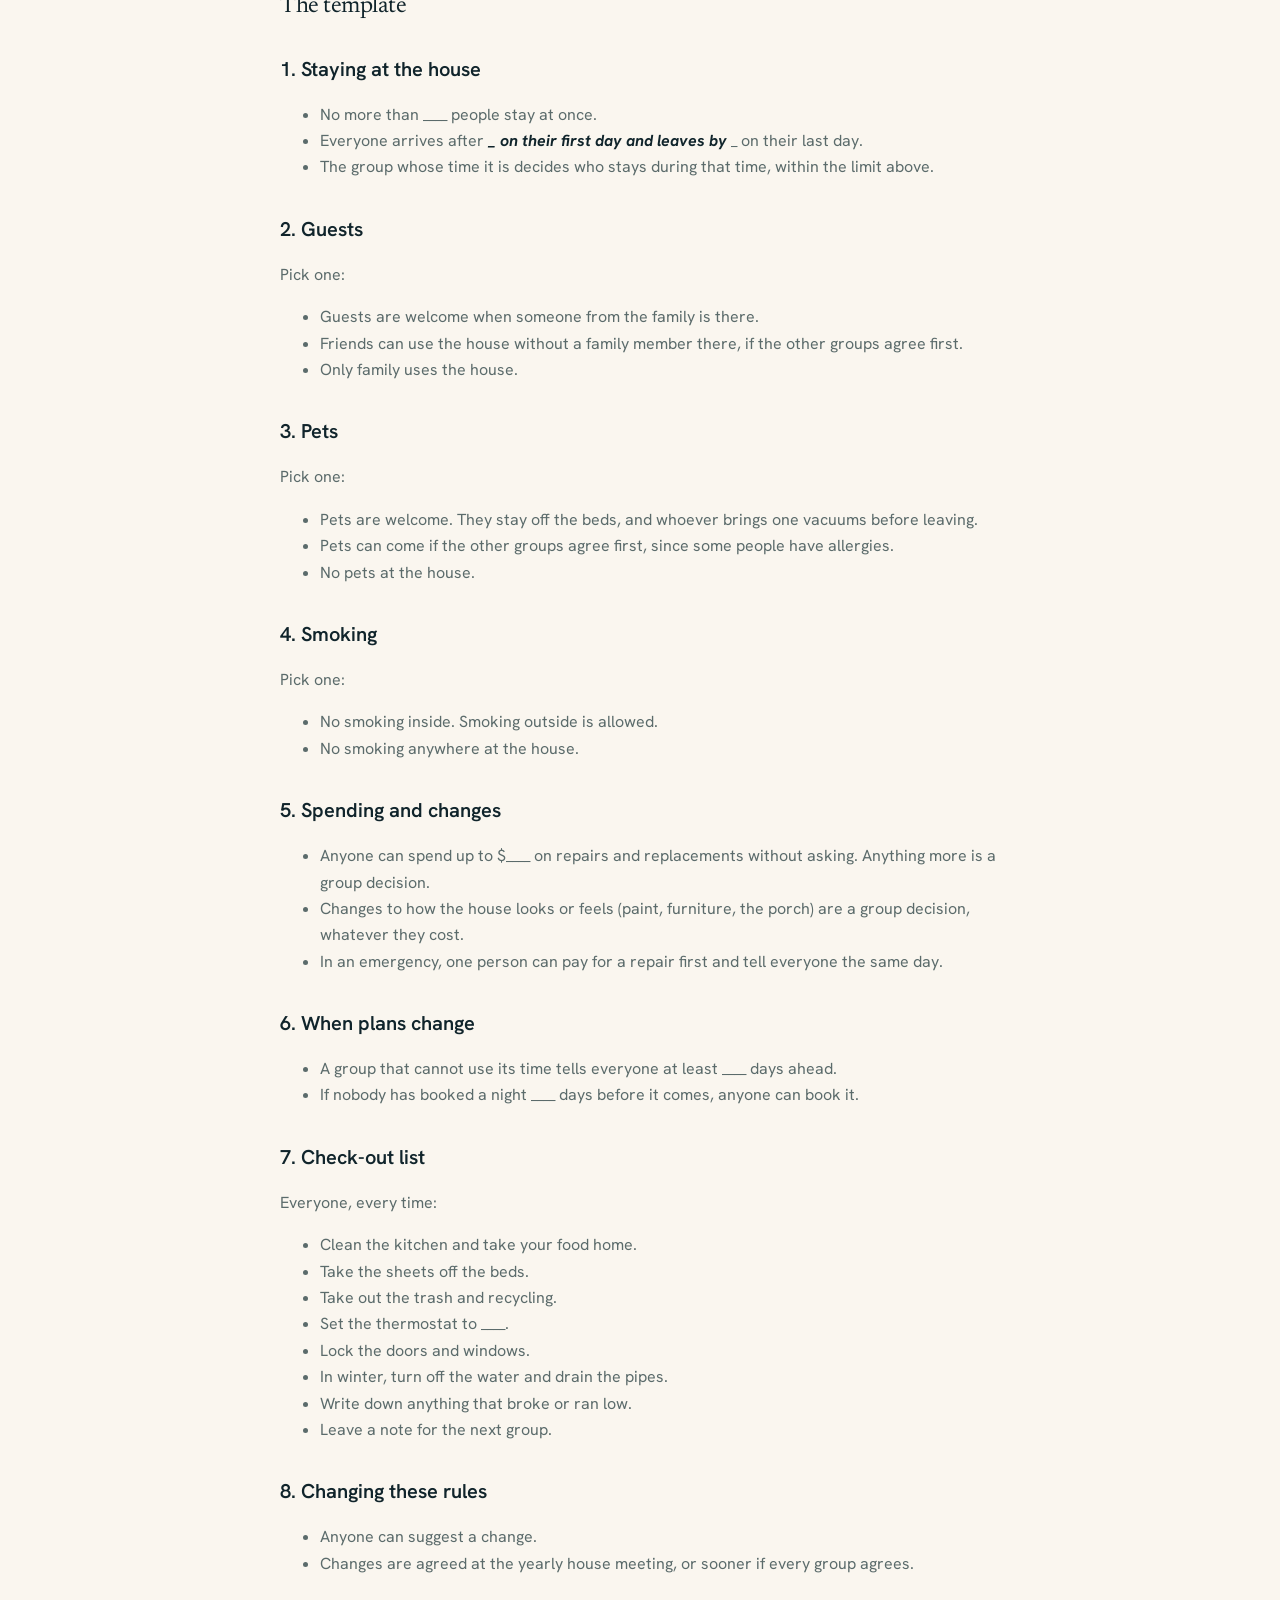
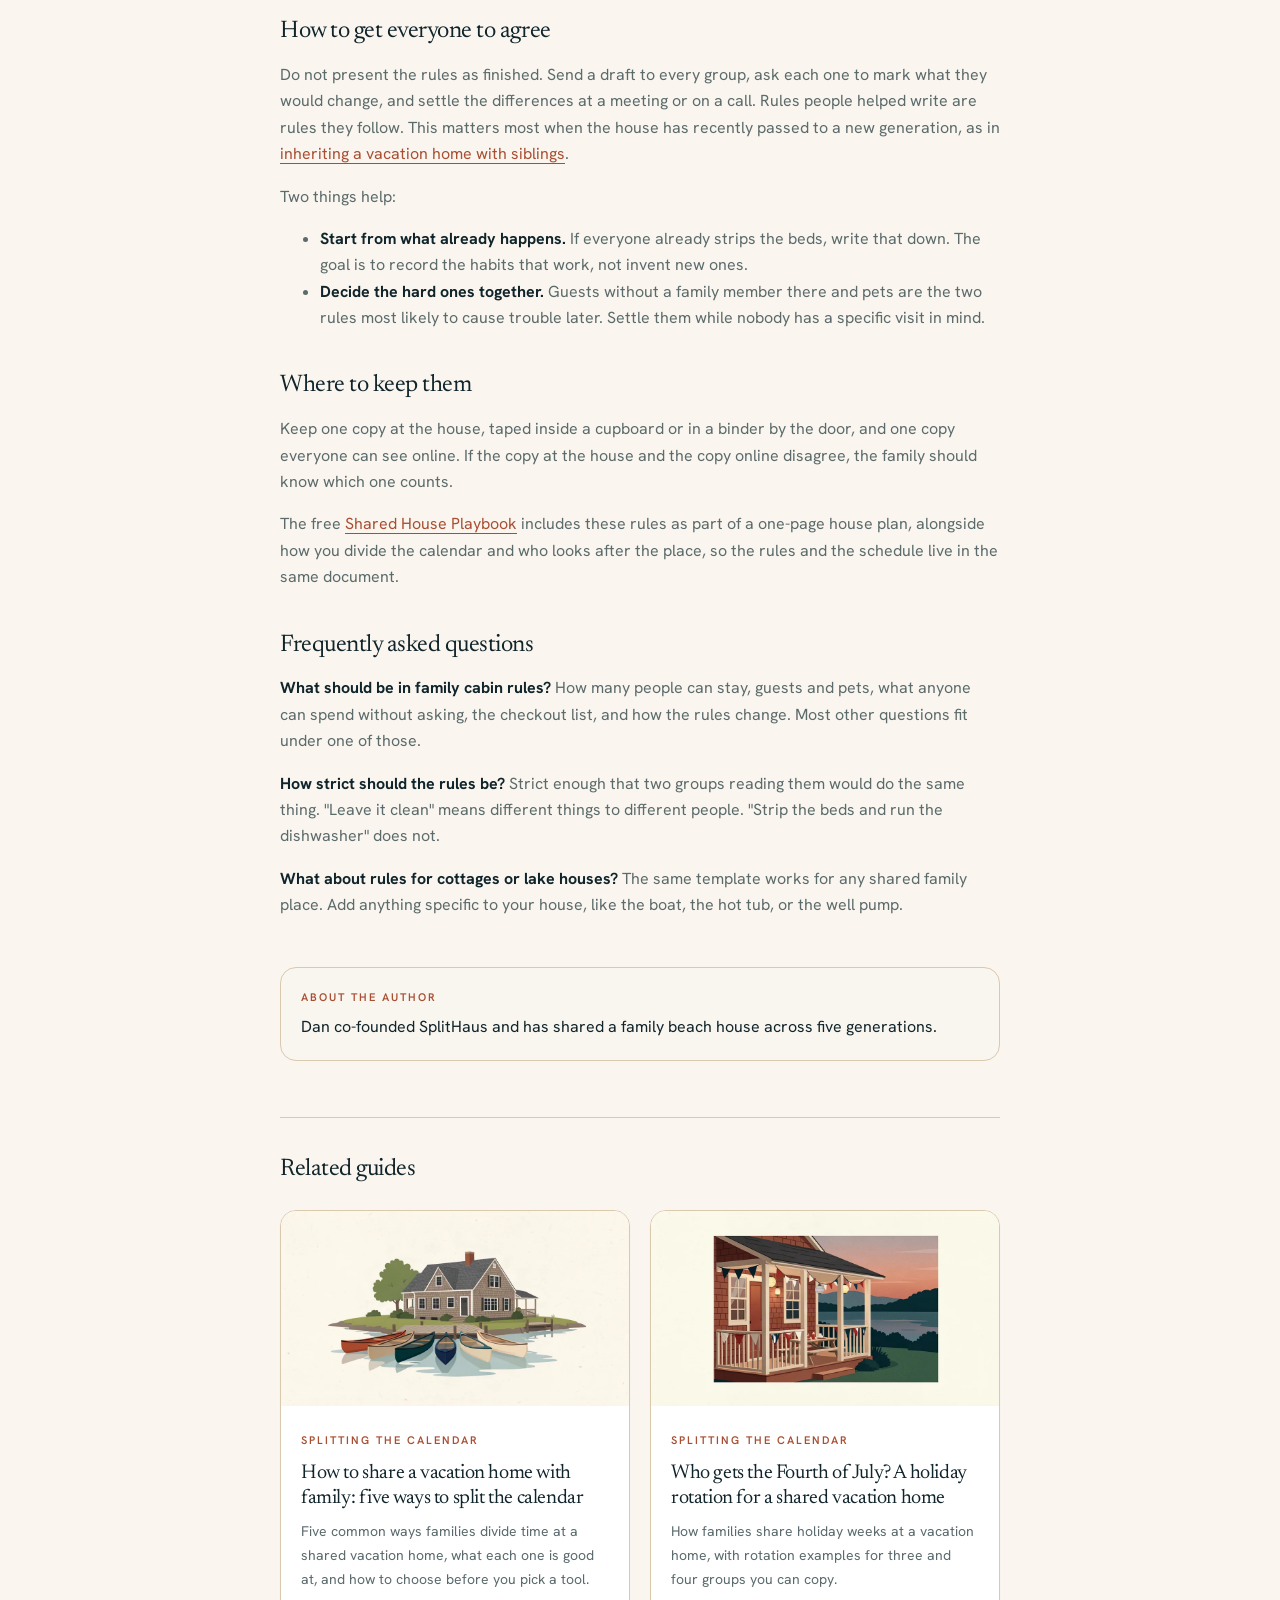
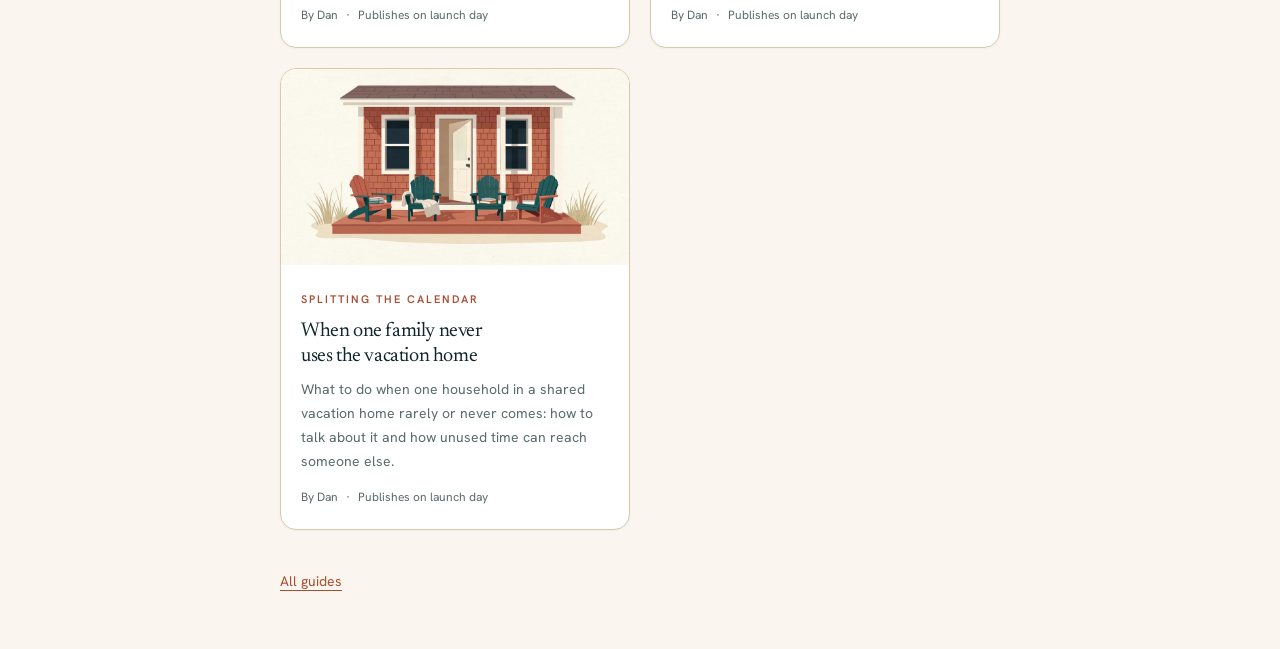
==== commit 7032f1f4: "Approved: final wording (prevalence claims softened), publication-ready front matter" ====
--- a/family-cabin-rules-template/index.html
+++ b/family-cabin-rules-template/index.html
@@ -1,7 +1,7 @@
 <!doctype html><html lang="en"><head><meta charset="utf-8"><meta name="viewport" content="width=device-width,initial-scale=1"><title>Family cabin rules: a template your whole family can agree on | SplitHaus</title><meta name="description" content="A copy-ready set of house rules for a shared family cabin or vacation home, covering stays, guests, pets, spending, and the checkout list."><meta name="robots" content="noindex,nofollow"><link rel="preconnect" href="https://fonts.googleapis.com"><link href="https://fonts.googleapis.com/css2?family=Newsreader:ital,opsz,wght@0,6..72,200..800;1,6..72,200..800&family=Hanken+Grotesk:wght@400;500;600;700&display=swap" rel="stylesheet"><link rel="stylesheet" href="../style.css"></head><body><div class="banner">Draft preview for Matt and Dan to review. Not published. Not indexed.</div><article class="wrap"><nav class="crumb" aria-label="Breadcrumb"><a href="https://www.splithaus.com/">SplitHaus</a><span>/</span><a href="../">Guides</a><span>/</span><a href="../#rules">Rules and agreements</a></nav><header><h1>Family cabin rules: a template your whole family can agree on</h1><p class="meta">By Dan<span style="margin:0 8px">&middot;</span>Publishes on launch day</p></header><figure><img src="../images/rules.webp" alt="A cabin door with a checklist, a key, and a pet bed" width="1024" height="576"></figure><section class="short surface" aria-label="Short answer"><p class="label">Short answer</p><p class="a">Good family cabin rules cover five things: how many people can stay, guests and pets, what anyone can spend without asking, what everyone does before leaving, and how the rules change. Keep them short, agree on them together, and post them where every group can see them.</p></section><nav class="toc" aria-label="On this page"><p class="label">On this page</p><ol><li><a href="#why-write-the-rules-down">Why write the rules down</a></li><li><a href="#the-template">The template</a></li><li><a href="#how-to-get-everyone-to-agree">How to get everyone to agree</a></li><li><a href="#where-to-keep-them">Where to keep them</a></li><li><a href="#frequently-asked-questions">Frequently asked questions</a></li></ol></nav><div class="body"><p>At a shared family cabin, the questions that come up are often small ones: the dishwasher left full, the thermostat left at 78, or a guest nobody knew was coming. Written house rules settle those questions before they come up.</p>
 <p>Below is a template you can copy, change, and share with your family. Each section has a few options. Pick the ones that fit your house and cross out the rest.</p>
 <h2 id="why-write-the-rules-down">Why write the rules down</h2>
-<p>Unwritten rules live in one person's head, usually whoever has been going to the cabin longest. New in-laws, grown grandchildren, and friends who visit do not know them. Writing them down does two things: everyone sees the same rules, and the rules can be changed by agreement instead of by whoever complains loudest.</p>
+<p>Unwritten rules can end up living in one person's head, such as whoever has been going to the cabin longest. New in-laws, grown grandchildren, and friends who visit do not know them. Writing them down does two things: everyone sees the same rules, and the rules can be changed by agreement instead of by whoever complains loudest.</p>
 <p>Keep the list short. Rules nobody reads do not help. These rules cover how a stay works. Who gets which dates is a separate decision, covered in <a href="../how-to-share-a-vacation-home-with-family/">five ways to split the calendar</a>.</p>
 <h2 id="the-template">The template</h2>
 <h3 id="1-staying-at-the-house">1. Staying at the house</h3>
--- a/style.css
+++ b/style.css
@@ -49,5 +49,6 @@
 .part{font-size:.875rem;color:var(--muted-fg);margin:0 0 1.25rem}
 .author{margin-top:3rem;padding:1.25rem;border:1px solid var(--border);background:rgb(250 246 239 / .5);border-radius:1rem}.author p{margin:.5rem 0 0;color:var(--navy)}.author p.label{margin:0;color:var(--terra-deep)}
 .card p.by{margin-top:.75rem;font-size:.75rem}
+.diagram{margin:2rem 0}.diagram img{display:block;margin:0 auto;width:auto;max-width:100%;height:auto;border:1px solid var(--border);border-radius:1rem;background:#fff;box-shadow:var(--elev-card)}.diagram figcaption{max-width:28rem;margin:.5rem auto 0;text-align:center;font-size:.875rem;line-height:1.5rem;color:var(--muted-fg)}
 .checks li{margin:8px 0}
 footer.f{margin-top:2.5rem;font-size:.875rem}
